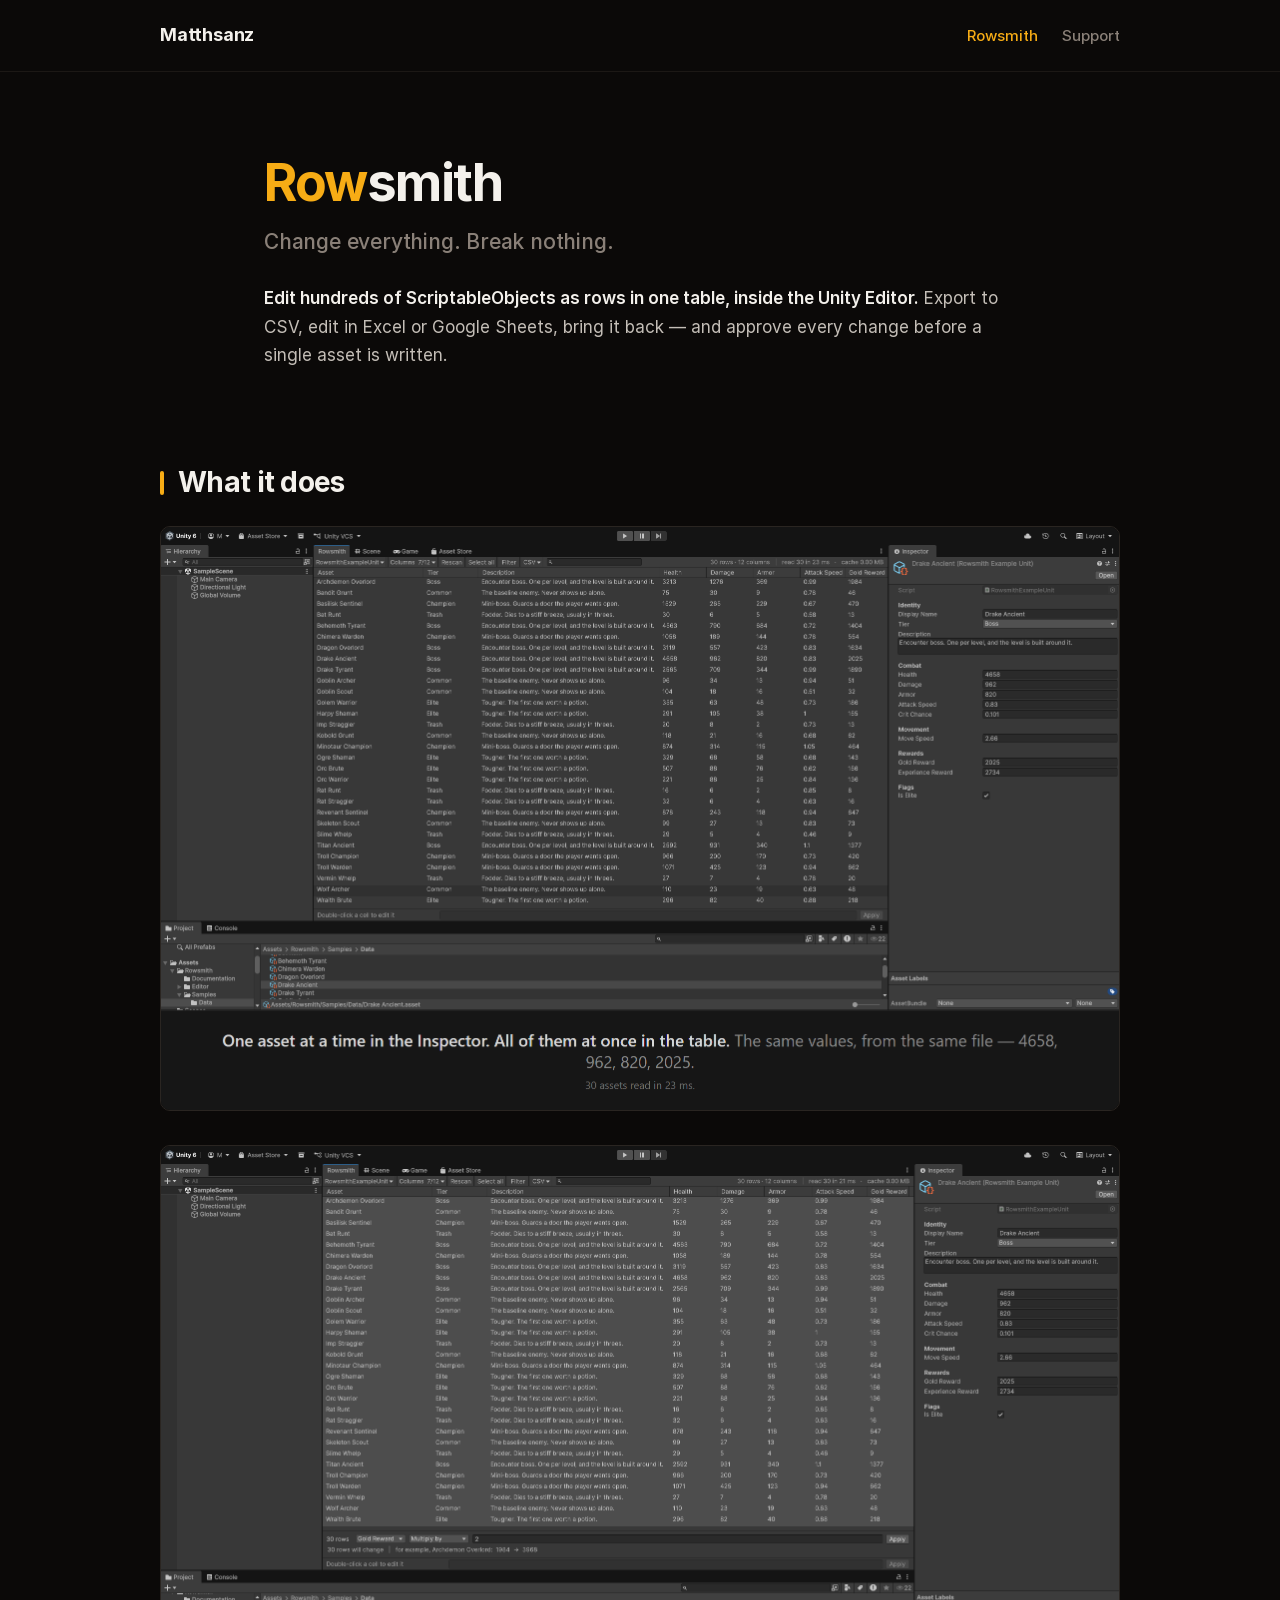
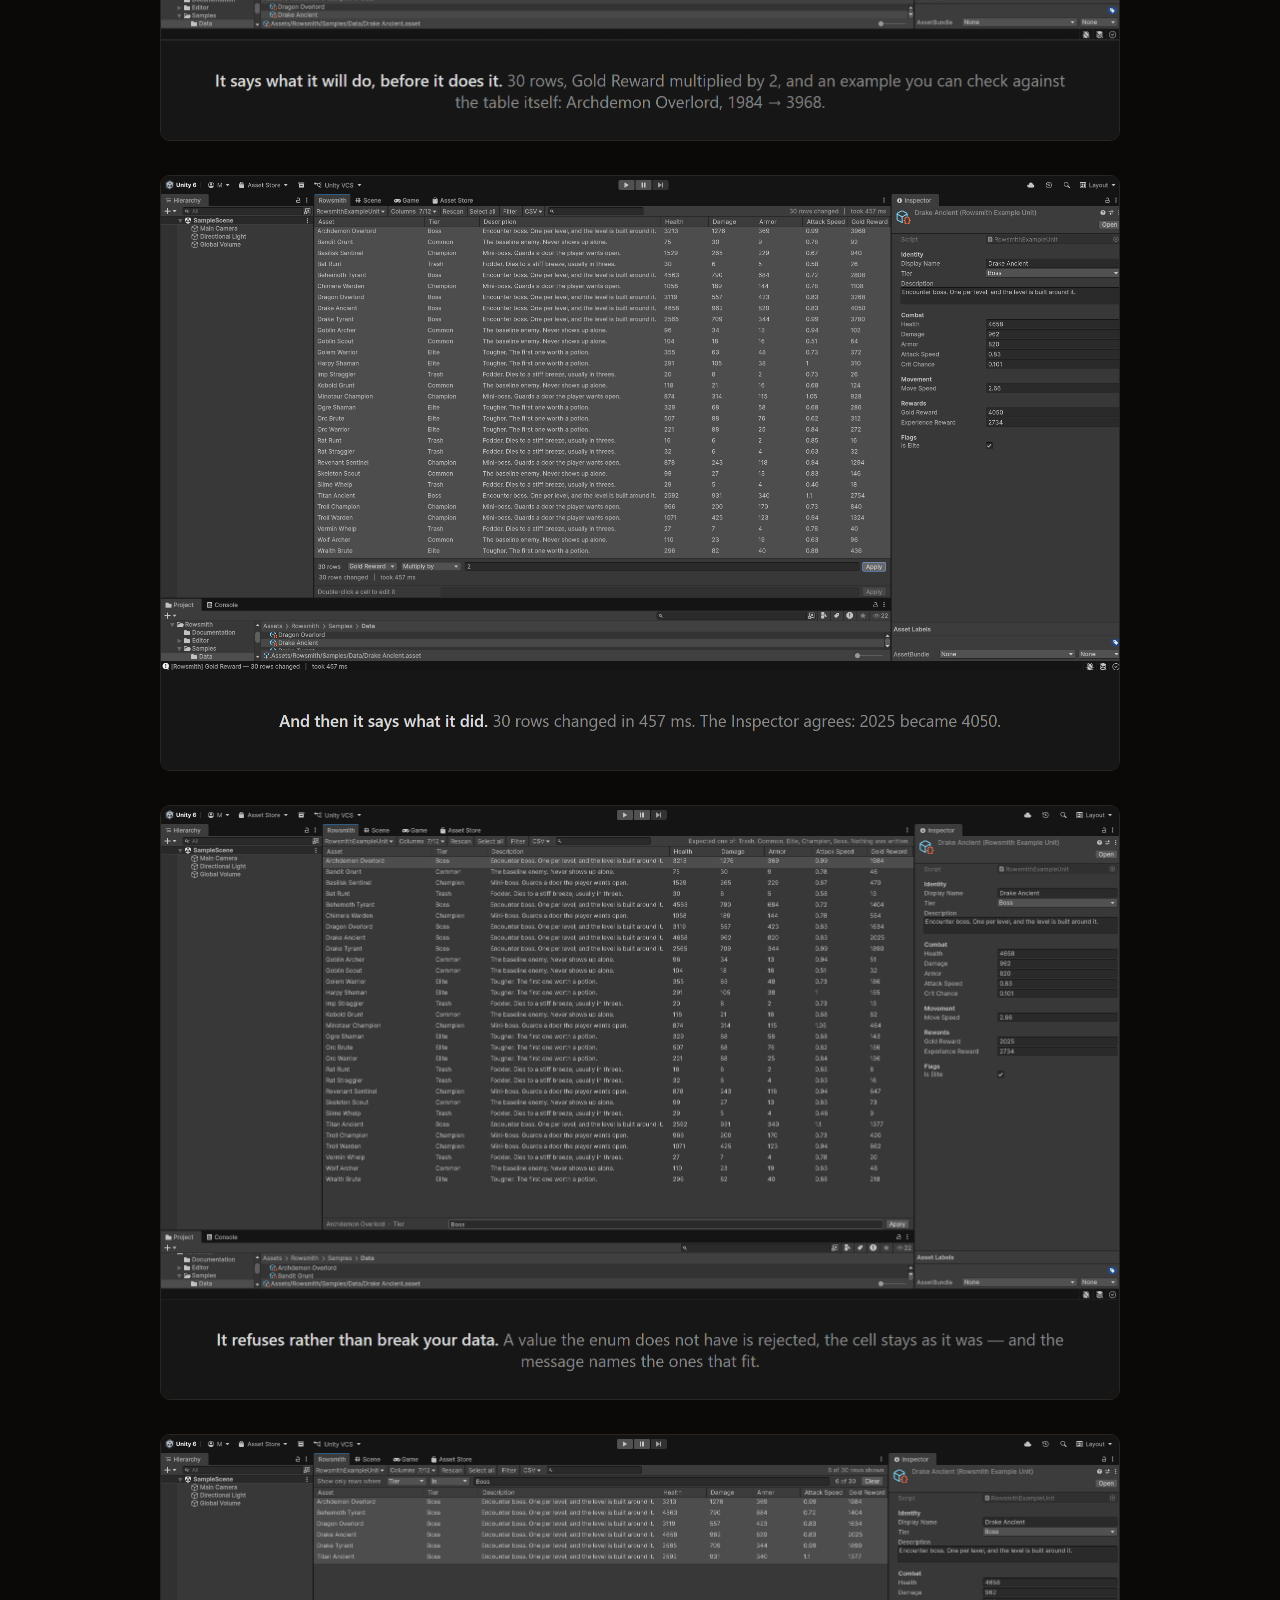
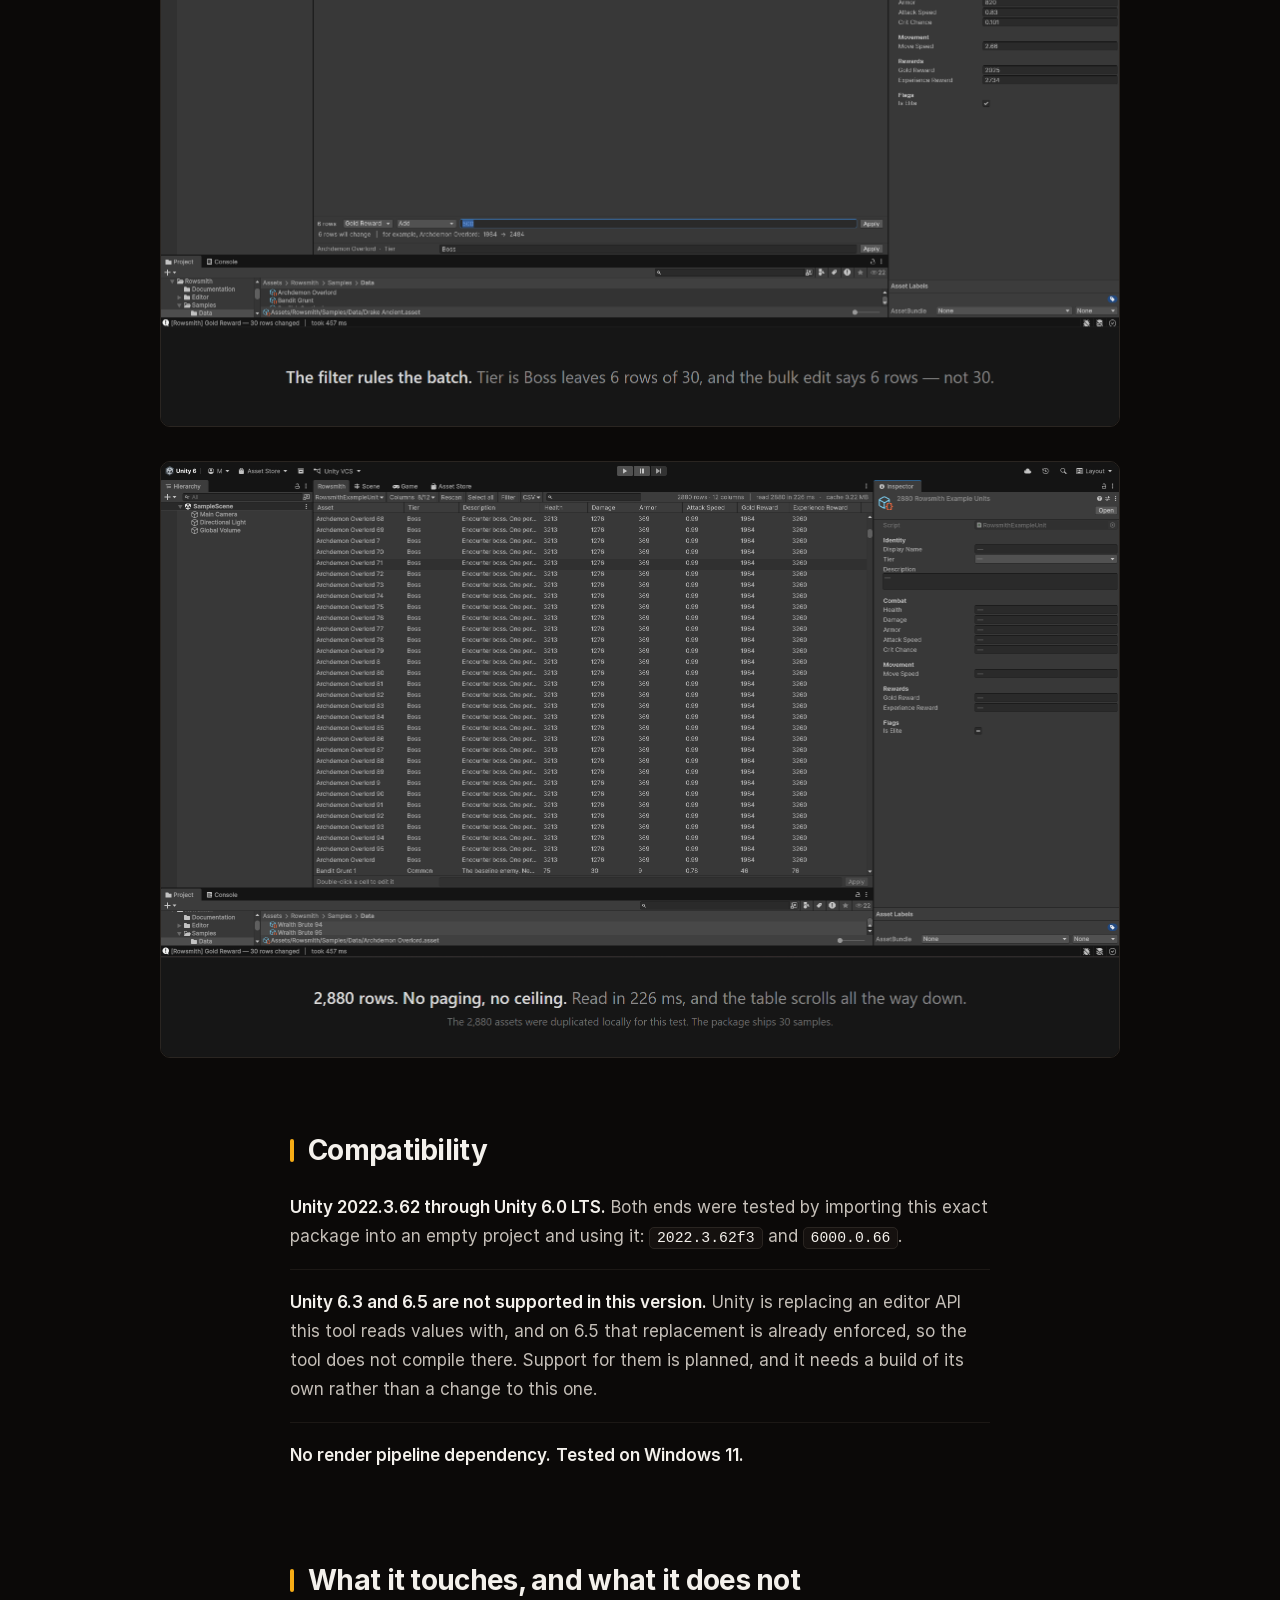
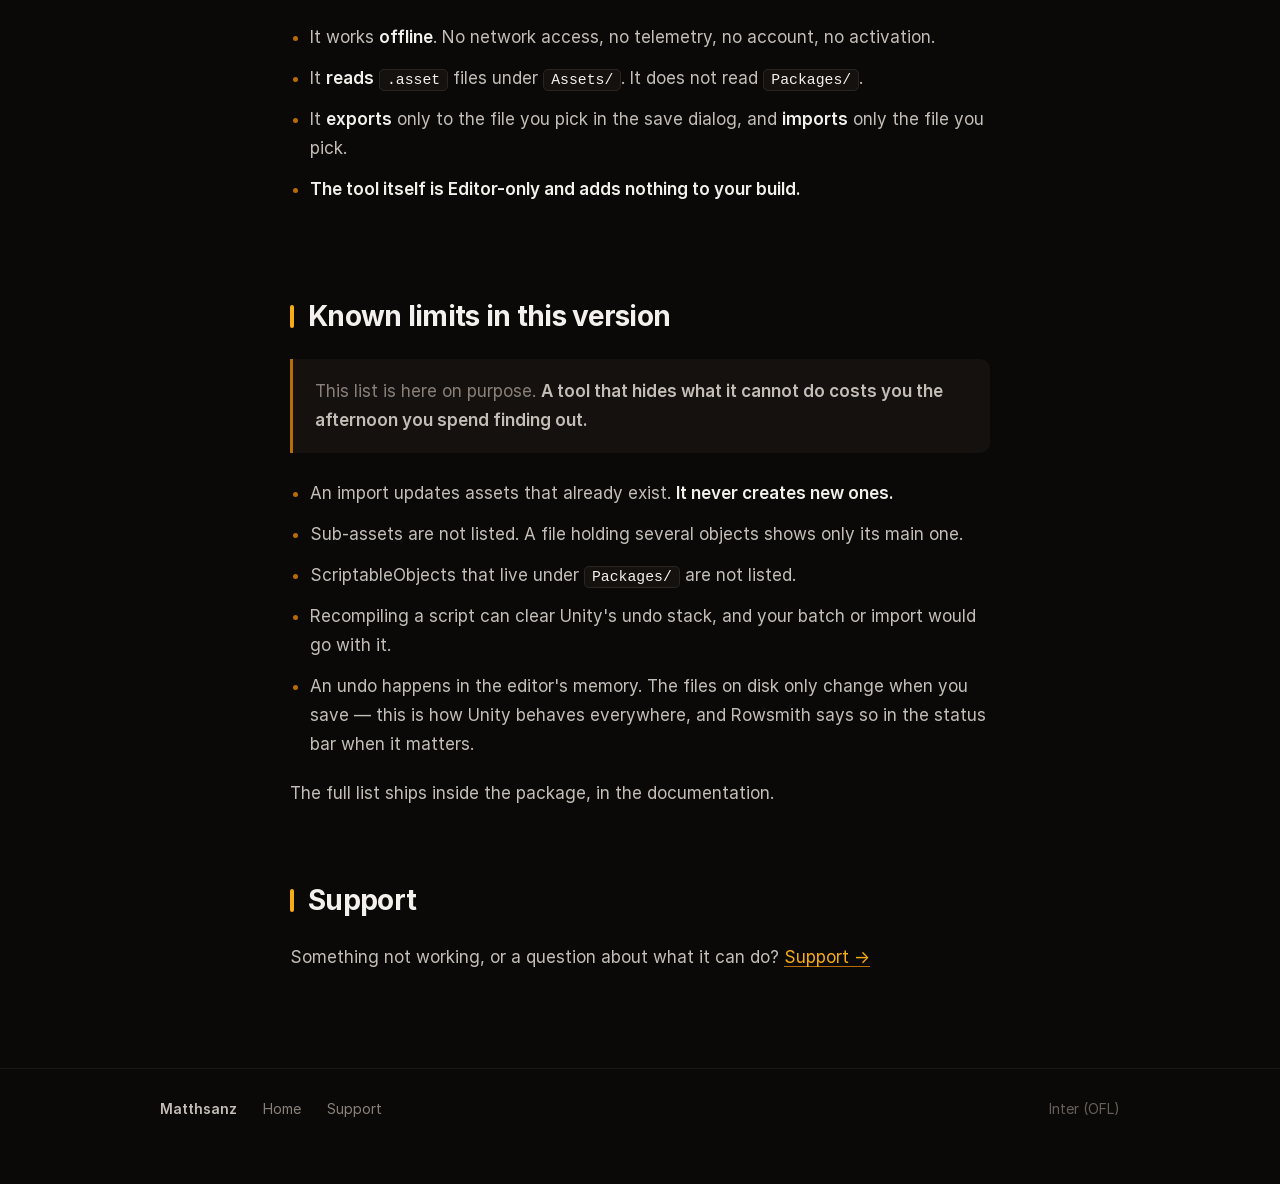
==== rowsmith/index.html @ 7ef98a09 "Add files via upload" ====
<!doctype html>
<html lang="en">
<head>
<meta charset="utf-8">
<meta name="viewport" content="width=device-width, initial-scale=1">
<title>Rowsmith — Matthsanz</title>
<meta name="description" content="Edit hundreds of ScriptableObjects as rows in one table, inside the Unity Editor. Export to CSV, edit in Excel, bring it back — and approve every change before a single asset is written.">

<!-- What Discord, Slack, Twitter and every link preview show. These URLs
     must be absolute: a link preview has no page to resolve them against. -->
<meta property="og:type" content="website">
<meta property="og:url" content="https://matthsanz.github.io/rowsmith/">
<meta property="og:title" content="Rowsmith — Matthsanz">
<meta property="og:description" content="Edit hundreds of ScriptableObjects as rows in one table, inside the Unity Editor. Approve every change before a single asset is written.">
<meta property="og:image" content="https://matthsanz.github.io/assets/og.png">
<meta property="og:image:width" content="1200">
<meta property="og:image:height" content="630">
<meta name="twitter:card" content="summary_large_image">
<link rel="icon" href="../assets/marca.png">
<link rel="stylesheet" href="../style.css">
</head>
<body>

<header class="top">
  <div class="bar">
    <a class="mark" href="../">Matthsanz</a>
    <nav>
      <a href="./" class="here">Rowsmith</a>
      <a href="../support/">Support</a>
    </nav>
  </div>
</header>

<main>

  <div class="hero prose">
    <h1><span class="row">Row</span>smith</h1>
    <p class="lede">Change everything. Break nothing.</p>
    <p>
      <strong>Edit hundreds of ScriptableObjects as rows in one table, inside the Unity
      Editor.</strong> Export to CSV, edit in Excel or Google Sheets, bring it back — and approve
      every change before a single asset is written.
    </p>
  </div>

  <!-- Captions are baked into these images (built in the store-artwork pass);
       the alt text carries the same words for screen readers and search. -->
  <section class="block">
    <h2>What it does</h2>

    <figure><img src="../assets/01-tabela.png"
      alt="One asset at a time in the Inspector. All of them at once in the table. The same values, from the same file — 4658, 962, 820, 2025. 30 assets read in 23 ms."></figure>

    <figure><img src="../assets/02-lote.png"
      alt="It says what it will do, before it does it. 30 rows, Gold Reward multiplied by 2, and an example you can check against the table itself: Archdemon Overlord, 1984 to 3968."></figure>

    <figure><img src="../assets/03-relatorio.png"
      alt="And then it says what it did. 30 rows changed in 457 ms. The Inspector agrees: 2025 became 4050."></figure>

    <figure><img src="../assets/04-recusa.png"
      alt="It refuses rather than break your data. A value the enum does not have is rejected, the cell stays as it was — and the message names the ones that fit."></figure>

    <figure><img src="../assets/05-filtro.png"
      alt="The filter rules the batch. Tier is Boss leaves 6 rows of 30, and the bulk edit says 6 rows — not 30."></figure>

    <figure><img src="../assets/06-escala.png"
      alt="2,880 rows. No paging, no ceiling. Read in 226 ms, and the table scrolls all the way down. The 2,880 assets were duplicated locally for this test. The package ships 30 samples."></figure>
  </section>

  <section class="prose">
    <h2>Compatibility</h2>
    <ul class="rows">
      <li>
        <b>Unity 2022.3.62 through Unity 6.0 LTS.</b> Both ends were tested by importing this exact
        package into an empty project and using it: <code>2022.3.62f3</code> and
        <code>6000.0.66</code>.
      </li>
      <li>
        <b>Unity 6.3 and 6.5 are not supported in this version.</b> Unity is replacing an editor API
        this tool reads values with, and on 6.5 that replacement is already enforced, so the tool
        does not compile there. Support for them is planned, and it needs a build of its own rather
        than a change to this one.
      </li>
      <li><b>No render pipeline dependency.</b> <b>Tested on Windows 11.</b></li>
    </ul>
  </section>

  <section class="prose">
    <h2>What it touches, and what it does not</h2>
    <ul>
      <li>It works <strong>offline</strong>. No network access, no telemetry, no account, no activation.</li>
      <li>It <strong>reads</strong> <code>.asset</code> files under <code>Assets/</code>. It does not read <code>Packages/</code>.</li>
      <li>It <strong>exports</strong> only to the file you pick in the save dialog, and <strong>imports</strong> only the file you pick.</li>
      <li><strong>The tool itself is Editor-only and adds nothing to your build.</strong></li>
    </ul>
  </section>

  <section class="prose">
    <h2 id="known-limits">Known limits in this version</h2>

    <div class="note">
      <p>
        This list is here on purpose. <strong>A tool that hides what it cannot do costs you the
        afternoon you spend finding out.</strong>
      </p>
    </div>

    <ul>
      <li>An import updates assets that already exist. <strong>It never creates new ones.</strong></li>
      <li>Sub-assets are not listed. A file holding several objects shows only its main one.</li>
      <li>ScriptableObjects that live under <code>Packages/</code> are not listed.</li>
      <li>Recompiling a script can clear Unity's undo stack, and your batch or import would go with it.</li>
      <li>
        An undo happens in the editor's memory. The files on disk only change when you save — this
        is how Unity behaves everywhere, and Rowsmith says so in the status bar when it matters.
      </li>
    </ul>

    <p>The full list ships inside the package, in the documentation.</p>
  </section>

  <section class="prose">
    <h2>Support</h2>
    <p>
      Something not working, or a question about what it can do?
      <a href="../support/">Support →</a>
    </p>
  </section>

</main>

<footer>
  <div class="bar">
    <span class="who">Matthsanz</span>
    <a href="../">Home</a>
    <a href="../support/">Support</a>
    <a class="lic" href="../assets/fontes/Inter-LICENSE-OFL.txt"
       target="_blank" rel="noopener"
       aria-label="Inter typeface licence, SIL Open Font License — opens in a new tab">Inter (OFL)</a>
  </div>
</footer>

</body>
</html>
---- style.css ----
/* matthsanz.github.io — one stylesheet for all three pages.
   Self-hosted font, no CDN, no third-party script, no analytics.
   Colours come from a fixed two-scale palette (warm neutrals + amber). */

@font-face { font-family: Inter; font-weight: 400; font-display: swap;
             src: url("assets/fontes/Inter-Regular.woff2") format("woff2"); }
@font-face { font-family: Inter; font-weight: 500; font-display: swap;
             src: url("assets/fontes/Inter-Medium.woff2") format("woff2"); }
@font-face { font-family: Inter; font-weight: 600; font-display: swap;
             src: url("assets/fontes/Inter-SemiBold.woff2") format("woff2"); }
@font-face { font-family: Inter; font-weight: 700; font-display: swap;
             src: url("assets/fontes/Inter-Bold.woff2") format("woff2"); }

:root {
  --bg:      #0B0908;
  --raised:  #15110F;
  --line:    #2A2521;
  --line-lo: #1C1815;
  --muted:   #8A8078;
  --text:    #C4BEB7;
  --strong:  #F4F1EC;
  --accent:  #F7AC15;
  --accent-lo:#B76C06;

  /* type scale, ratio ~1.4 — the missing middle steps are the point */
  --t-sm: 14px;
  --t-body: 17px;
  --t-lede: 21px;
  --t-h2: 28px;
  --t-h1: 52px;

  /* two widths, on purpose: prose stays readable, blocks breathe wider */
  --prose: 700px;
  --block: 960px;
}

*, *::before, *::after { box-sizing: border-box; }
html { -webkit-text-size-adjust: 100%; scroll-behavior: smooth; }

body {
  margin: 0; background: var(--bg); color: var(--text);
  font-family: Inter, "Segoe UI", system-ui, sans-serif;
  font-size: var(--t-body); line-height: 1.7;
  -webkit-font-smoothing: antialiased;
}

.prose, .block {
  width: 100%; margin-left: auto; margin-right: auto; padding-left: 26px; padding-right: 26px;
}
.prose { max-width: calc(var(--prose) + 52px); }
.block { max-width: calc(var(--block) + 52px); }

/* ---------------- header ---------------- */

header.top { border-bottom: 1px solid var(--line-lo); }
header.top .bar {
  max-width: calc(var(--block) + 52px); margin: 0 auto; padding: 20px 26px;
  display: flex; align-items: baseline; gap: 16px; flex-wrap: wrap;
}
header.top .mark {
  color: var(--strong); text-decoration: none;
  font-weight: 700; font-size: 18px; letter-spacing: -.2px;
}
header.top .mark:hover { color: var(--strong); }
header.top nav { margin-left: auto; display: flex; gap: 24px; }
header.top nav a {
  color: var(--muted); text-decoration: none; font-size: 15px; font-weight: 500;
}
header.top nav a:hover { color: var(--strong); }
header.top nav a.here { color: var(--accent); }

/* ---------------- hero ---------------- */

/* A heading that is read but not seen. Used on the home page, where the header
   already carries the name and printing it again was pure repetition. */
.offscreen {
  position: absolute; width: 1px; height: 1px; overflow: hidden;
  clip: rect(0 0 0 0); clip-path: inset(50%); white-space: nowrap;
}

/* The home has no hero, so its first block carries the top space itself.
   84px matches .hero on the other pages, so all three start at the same height. */
section.first { padding-top: 84px; }

.hero { padding: 84px 0 20px; }
h1 {
  font-size: clamp(38px, 6.4vw, var(--t-h1)); font-weight: 700; letter-spacing: -1.5px;
  line-height: 1.05; color: var(--strong); margin: 0 0 16px;
}
h1 .row { color: var(--accent); }
.lede {
  font-size: clamp(18px, 2.4vw, var(--t-lede)); line-height: 1.5;
  color: var(--muted); font-weight: 500; margin: 0; letter-spacing: -.2px;
}
.hero .lede + p { margin-top: 26px; }

/* ---------------- sections ---------------- */

section { padding-top: 76px; }

h2 {
  font-size: var(--t-h2); font-weight: 700; letter-spacing: -.7px; line-height: 1.2;
  color: var(--strong); margin: 0 0 26px; position: relative; padding-left: 18px;
}
h2::before {
  content: ""; position: absolute; left: 0; top: .18em; bottom: .18em;
  width: 4px; border-radius: 2px; background: var(--accent);
}

h3 { font-size: 19px; font-weight: 600; color: var(--strong); margin: 30px 0 8px; }

p { margin: 0 0 20px; }
p:last-child { margin-bottom: 0; }
strong, b { color: var(--strong); font-weight: 600; }
a { color: var(--accent); text-decoration-color: var(--accent-lo); text-underline-offset: 3px; }
a:hover { color: var(--strong); }

code {
  font-family: "Cascadia Mono", Consolas, ui-monospace, monospace; font-size: .87em;
  background: var(--raised); color: var(--strong);
  padding: 2px 7px; border-radius: 5px; border: 1px solid var(--line);
}

ul { margin: 0 0 20px; padding-left: 20px; }
li { margin-bottom: 12px; }
li::marker { color: var(--accent-lo); }

/* ---------------- the product block, on the home ---------------- */

.product {
  display: block; text-decoration: none; color: inherit;
  background: var(--raised); border: 1px solid var(--line); border-radius: 14px;
  overflow: hidden; transition: border-color .18s ease;
}
.product:hover { border-color: var(--accent-lo); }

/* The screenshot sits at the BOTTOM, cropped to a strip: it is evidence under
   the claim, not a picture the visitor has to interpret before reading one. */
.product { position: relative; }
.product .shot {
  display: block; width: 100%; height: 300px; object-fit: cover; object-position: top;
  border-top: 1px solid var(--line);
}
/* the strip fades out instead of stopping mid-row, so it reads as "there is
   more" rather than "this was cut" */
.product::after {
  content: ""; position: absolute; left: 0; right: 0; bottom: 0; height: 110px;
  background: linear-gradient(180deg, rgba(21,17,15,0), var(--raised) 88%);
  pointer-events: none;
}
.product .body { padding: 34px 34px 30px; }
.product .name {
  font-size: 32px; font-weight: 700; letter-spacing: -.9px; color: var(--strong);
  line-height: 1.1; margin-bottom: 4px;
}
.product .name .row { color: var(--accent); }
.product .kind {
  font-size: var(--t-sm); color: var(--muted); font-weight: 500; letter-spacing: .4px;
  text-transform: uppercase; margin-bottom: 20px;
}
.product p { margin-bottom: 22px; }
.product .go { color: var(--accent); font-weight: 600; }

/* ---------------- two-column facts ---------------- */

.grid {
  display: grid; grid-template-columns: repeat(2, 1fr); gap: 2px;
  background: var(--line-lo); border: 1px solid var(--line-lo); border-radius: 12px;
  overflow: hidden; list-style: none; padding: 0; margin: 0;
}
.grid li { background: var(--bg); padding: 24px 26px; margin: 0; }
.grid li b { display: block; margin-bottom: 4px; font-size: 17px; }
.grid li span { font-size: 16px; color: var(--muted); line-height: 1.55; }

/* ---------------- plain fact rows ---------------- */

.rows { list-style: none; padding: 0; margin: 0; }
.rows li { padding: 18px 0; border-bottom: 1px solid var(--line-lo); margin: 0; }
.rows li:first-child { padding-top: 0; }
.rows li:last-child { border-bottom: none; }

/* ---------------- screenshots ---------------- */

figure { margin: 0 0 34px; }
figure:last-of-type { margin-bottom: 0; }
figure img {
  width: 100%; height: auto; display: block;
  border: 1px solid var(--line); border-radius: 10px; background: #161616;
}

/* ---------------- callout ---------------- */

.note {
  border-left: 3px solid var(--accent-lo); background: var(--raised);
  padding: 18px 22px; border-radius: 0 10px 10px 0; margin: 0 0 26px;
  color: var(--muted);
}
.note strong { color: var(--text); }

.mail {
  font-size: clamp(20px, 3vw, 26px); font-weight: 700; letter-spacing: -.4px;
  color: var(--accent); word-break: break-word; display: inline-block;
  text-decoration: none; border-bottom: 2px solid var(--accent-lo); padding-bottom: 2px;
}
.mail:hover { color: var(--strong); border-bottom-color: var(--strong); }

/* ---------------- footer ---------------- */

footer { margin-top: 96px; border-top: 1px solid var(--line-lo); }
footer .bar {
  max-width: calc(var(--block) + 52px); margin: 0 auto; padding: 28px 26px 64px;
  display: flex; gap: 10px 26px; flex-wrap: wrap; align-items: baseline;
  font-size: var(--t-sm); color: var(--muted);
}
footer a { color: var(--muted); text-decoration: none; }
footer a:hover { color: var(--accent); }
footer .who { color: var(--text); font-weight: 600; }

/* The font credit sits on the far right, away from the navigation links, so it
   reads as a credit rather than as one more page of the site. */
footer .lic { margin-left: auto; opacity: .72; }

/* ---------------- narrow screens ---------------- */

@media (max-width: 700px) {
  :root { --t-body: 16px; --t-h2: 24px; }
  .prose, .block { padding-left: 20px; padding-right: 20px; }
  header.top .bar { padding: 16px 20px; }
  header.top nav { margin-left: 0; width: 100%; gap: 20px; }
  .hero { padding-top: 52px; }
  section { padding-top: 56px; }
  .grid { grid-template-columns: 1fr; }
  .product .body { padding: 24px 22px 26px; }
  .product .name { font-size: 27px; }
  /* the strip is cropped by width here, so a tall one shows almost nothing */
  .product .shot { height: 170px; }
  .product::after { height: 70px; }
  footer .bar { padding: 24px 20px 52px; }
}
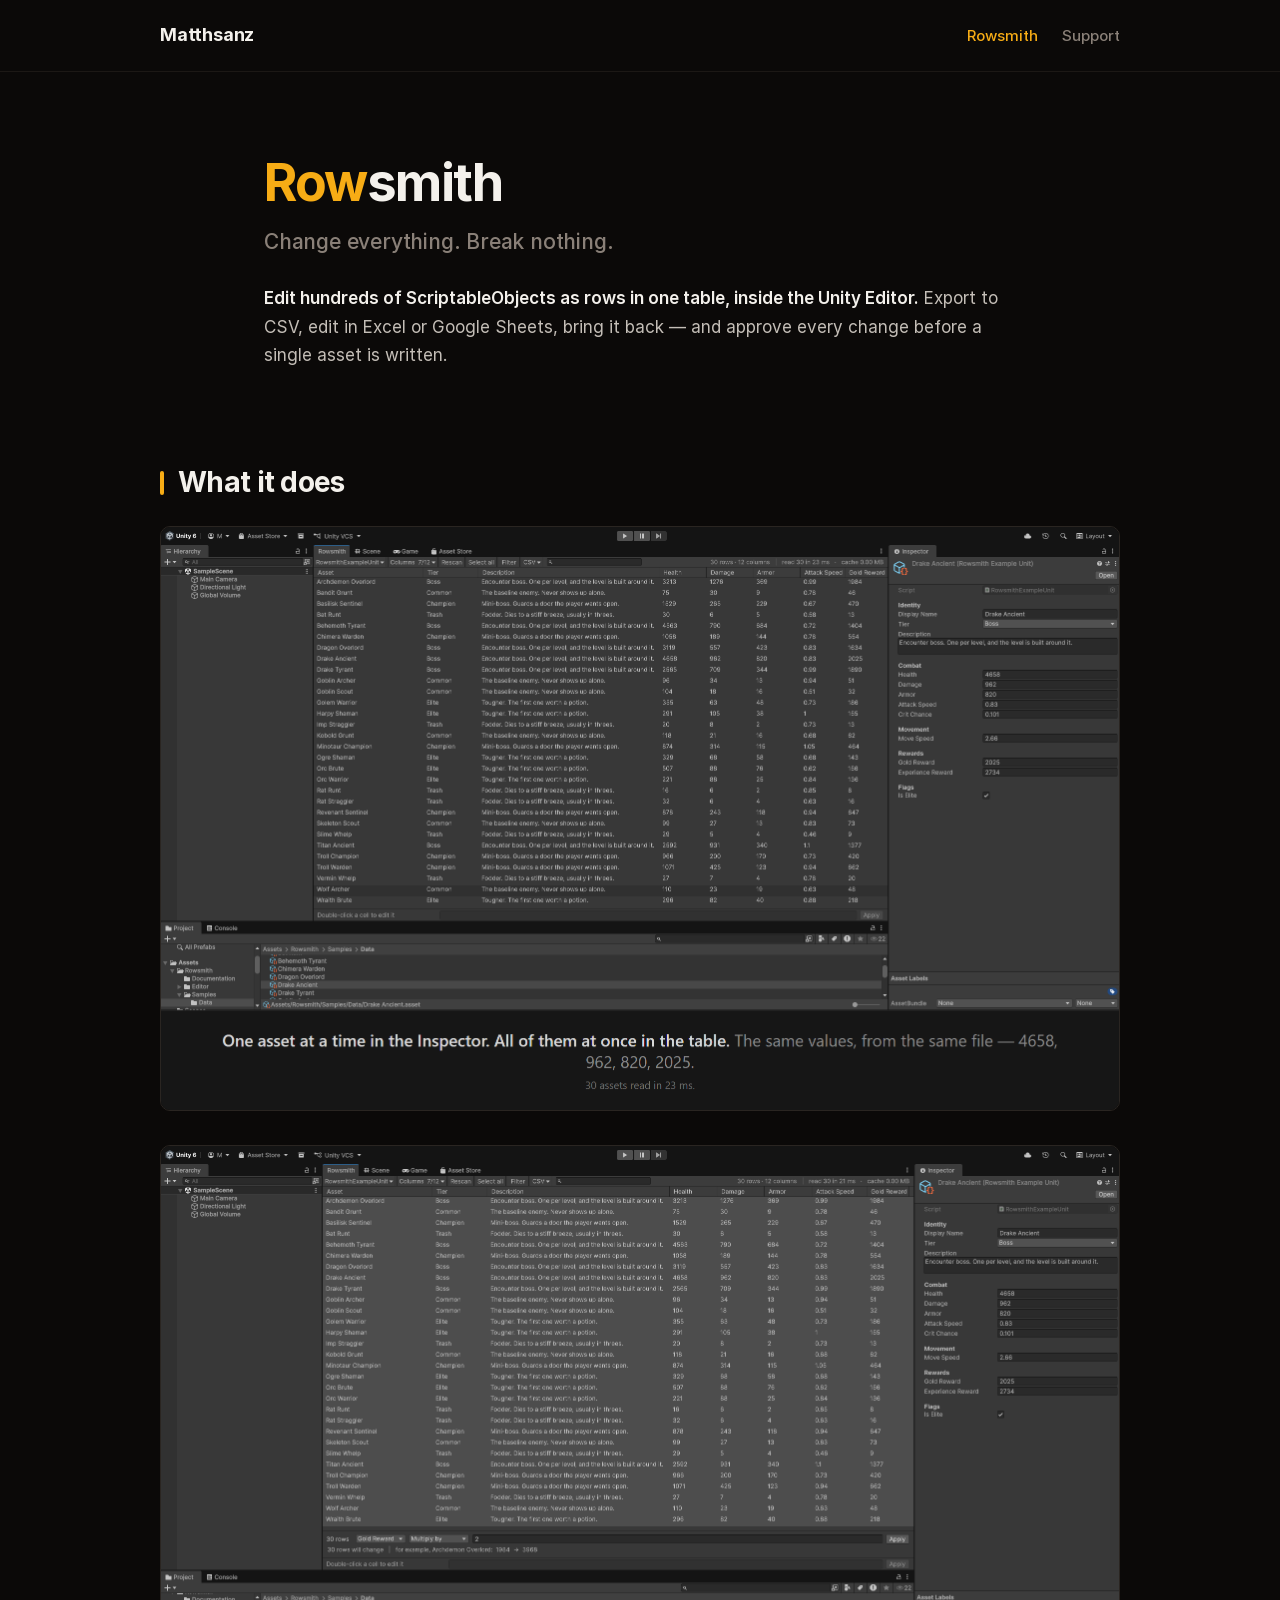
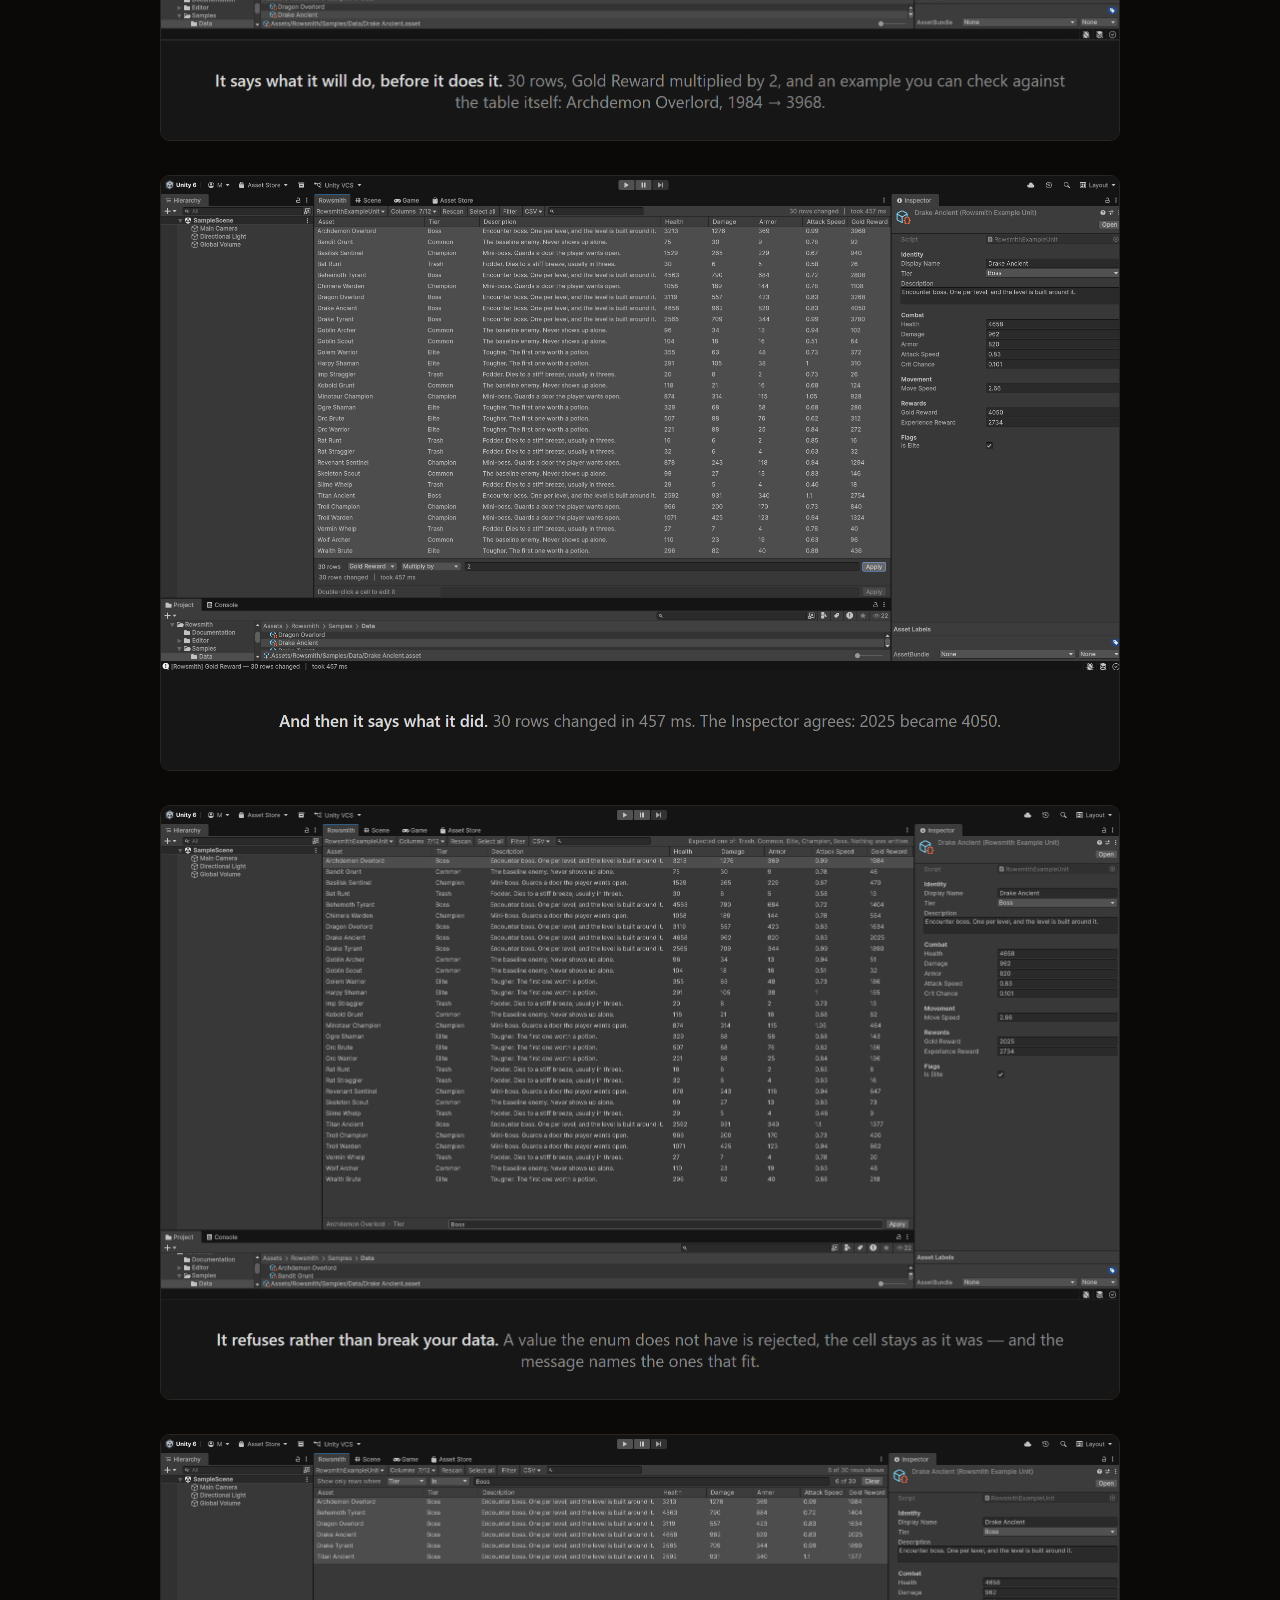
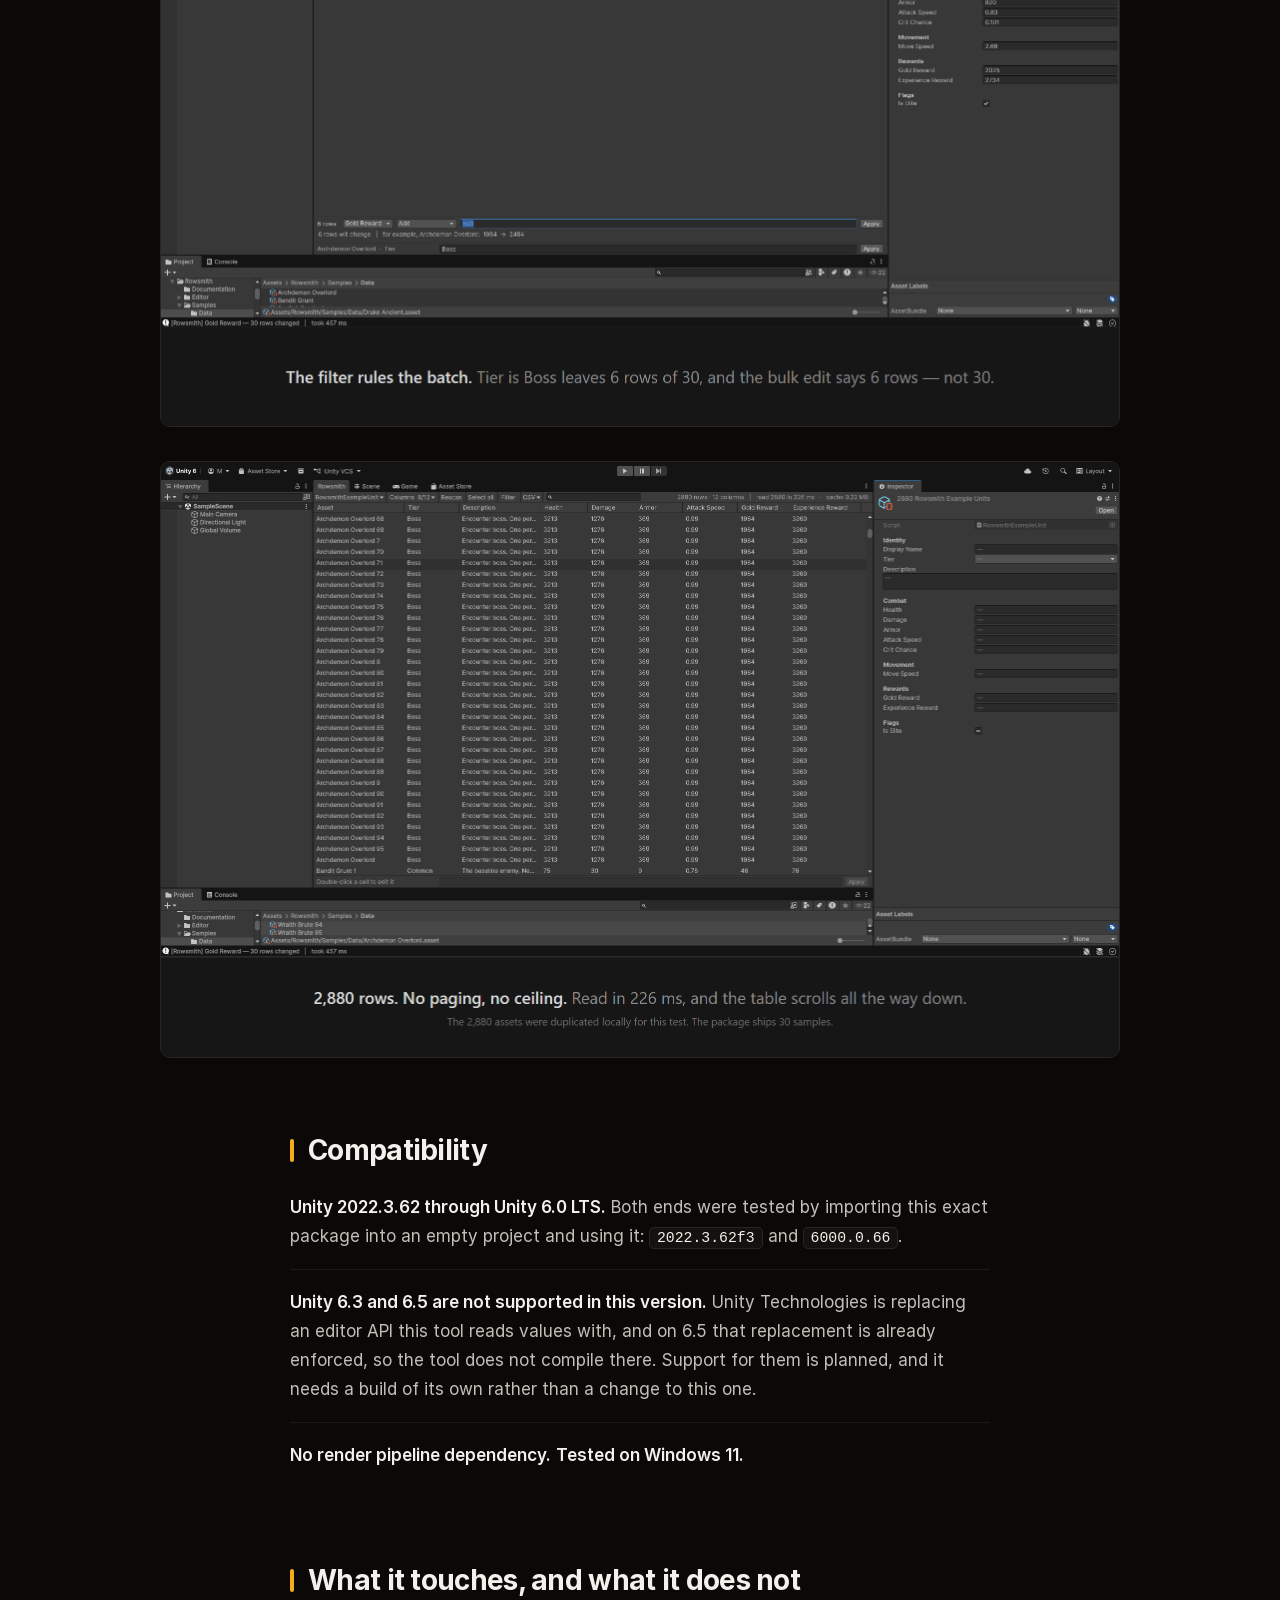
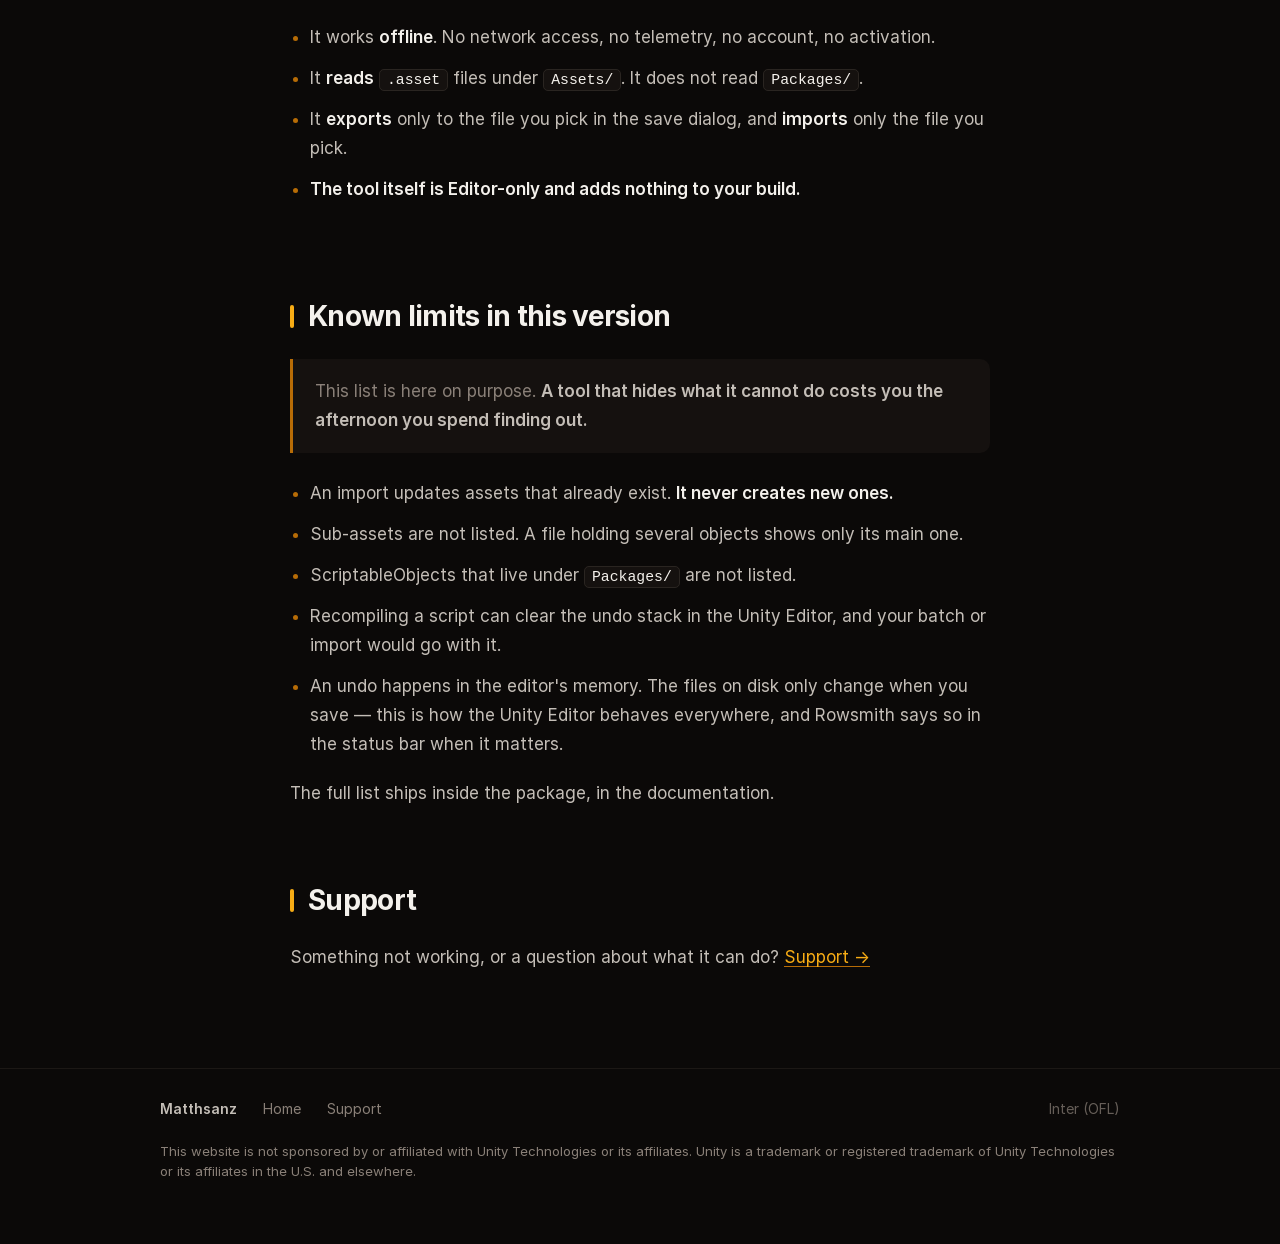
==== commit d7ee40b8: "Add files via upload" ====
--- a/rowsmith/index.html
+++ b/rowsmith/index.html
@@ -76,7 +76,7 @@
         <code>6000.0.66</code>.
       </li>
       <li>
-        <b>Unity 6.3 and 6.5 are not supported in this version.</b> Unity is replacing an editor API
+        <b>Unity 6.3 and 6.5 are not supported in this version.</b> Unity Technologies is replacing an editor API
         this tool reads values with, and on 6.5 that replacement is already enforced, so the tool
         does not compile there. Support for them is planned, and it needs a build of its own rather
         than a change to this one.
@@ -109,10 +109,10 @@
       <li>An import updates assets that already exist. <strong>It never creates new ones.</strong></li>
       <li>Sub-assets are not listed. A file holding several objects shows only its main one.</li>
       <li>ScriptableObjects that live under <code>Packages/</code> are not listed.</li>
-      <li>Recompiling a script can clear Unity's undo stack, and your batch or import would go with it.</li>
+      <li>Recompiling a script can clear the undo stack in the Unity Editor, and your batch or import would go with it.</li>
       <li>
         An undo happens in the editor's memory. The files on disk only change when you save — this
-        is how Unity behaves everywhere, and Rowsmith says so in the status bar when it matters.
+        is how the Unity Editor behaves everywhere, and Rowsmith says so in the status bar when it matters.
       </li>
     </ul>
 
@@ -137,6 +137,11 @@
     <a class="lic" href="../assets/fontes/Inter-LICENSE-OFL.txt"
        target="_blank" rel="noopener"
        aria-label="Inter typeface licence, SIL Open Font License — opens in a new tab">Inter (OFL)</a>
+    <!-- Trademark notice. The "Guidelines for Using Unity Trademarks" (v. 4.2) require
+         it on any published material that features Unity trademarks, and they give the
+         wording; this is that wording, filled in. It sits on its own line under the
+         links because it is a legal note, not navigation. -->
+    <p class="tm">This website is not sponsored by or affiliated with Unity Technologies or its affiliates. Unity is a trademark or registered trademark of Unity Technologies or its affiliates in the U.S. and elsewhere.</p>
   </div>
 </footer>
 
--- a/style.css
+++ b/style.css
@@ -219,6 +219,11 @@
 /* The font credit sits on the far right, away from the navigation links, so it
    reads as a credit rather than as one more page of the site. */
 footer .lic { margin-left: auto; opacity: .72; }
+
+/* The trademark notice required by Unity's trademark guidelines. Full width so it
+   wraps onto its own line inside the flex bar, and no extra opacity: it is small
+   and muted already, and dimming it further would drop it under 3:1 contrast. */
+footer .tm { width: 100%; margin: 10px 0 0; font-size: 13px; line-height: 1.55; }
 
 /* ---------------- narrow screens ---------------- */
 
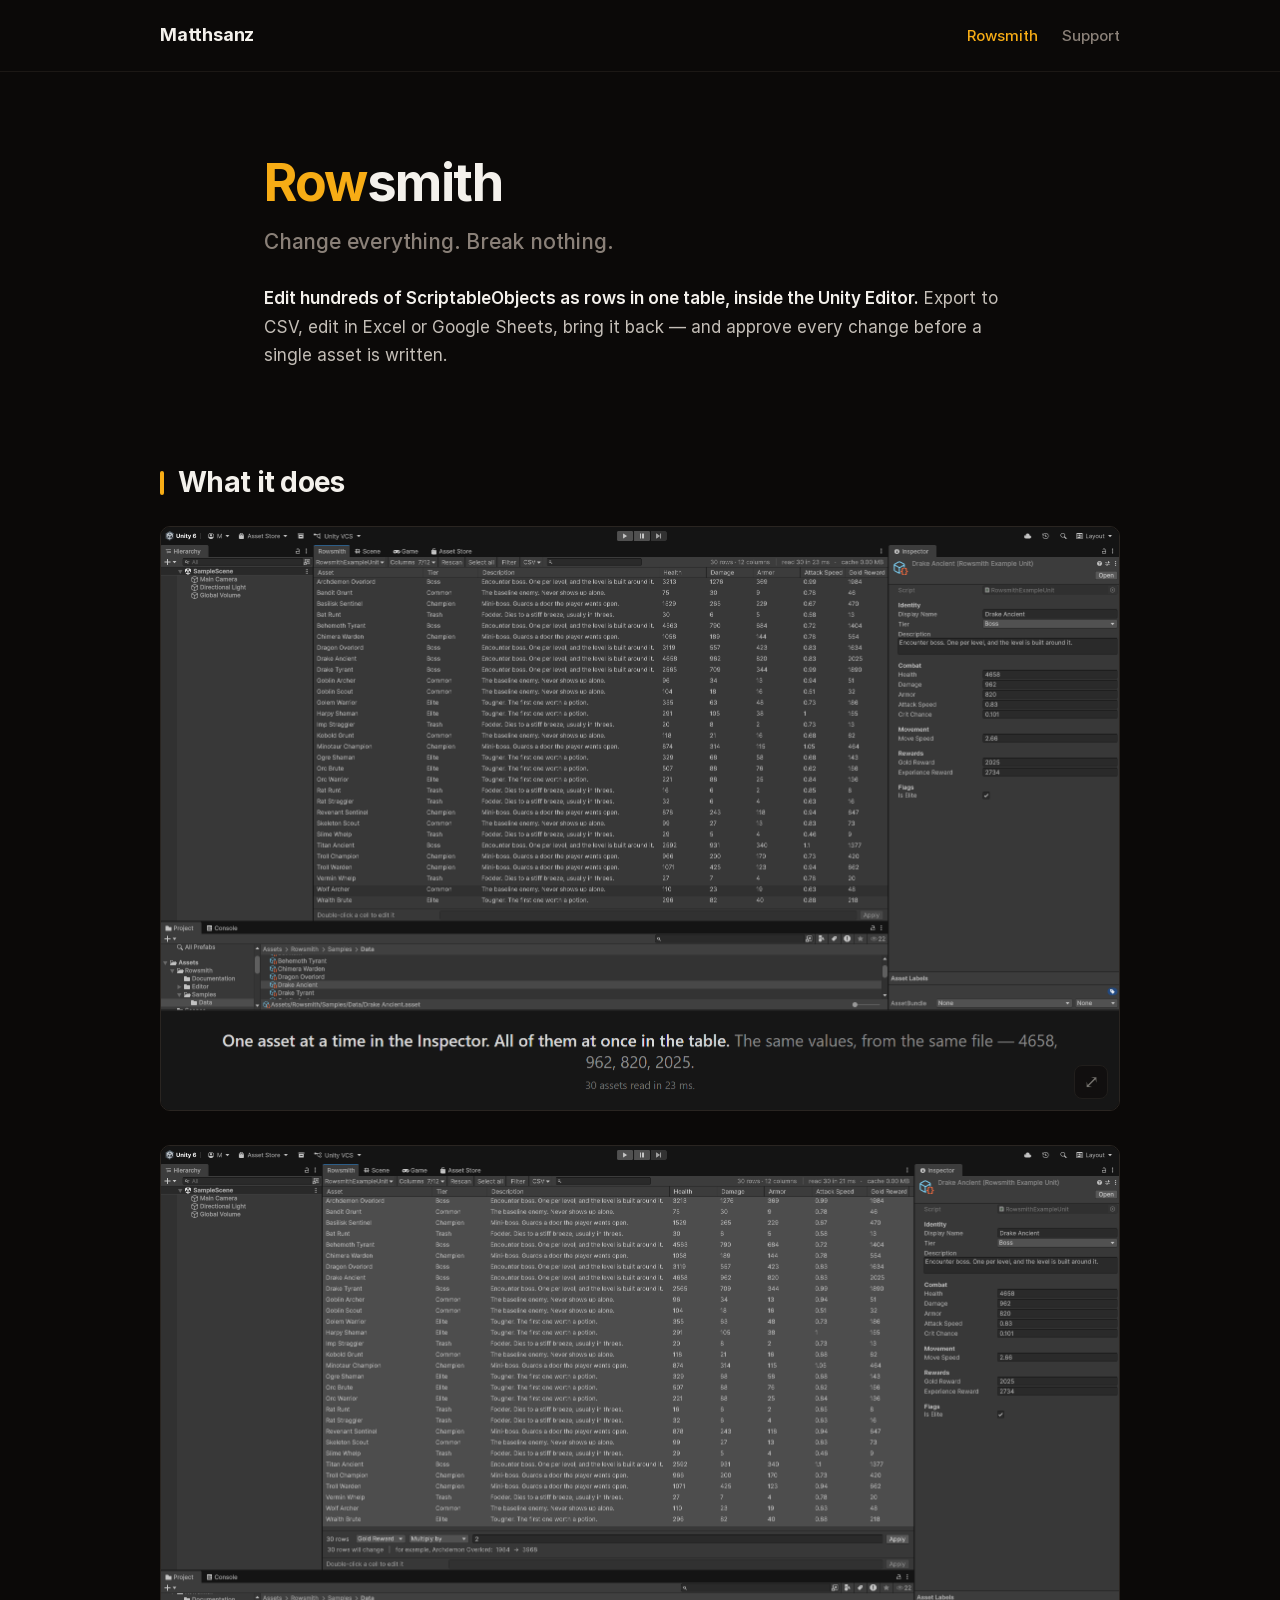
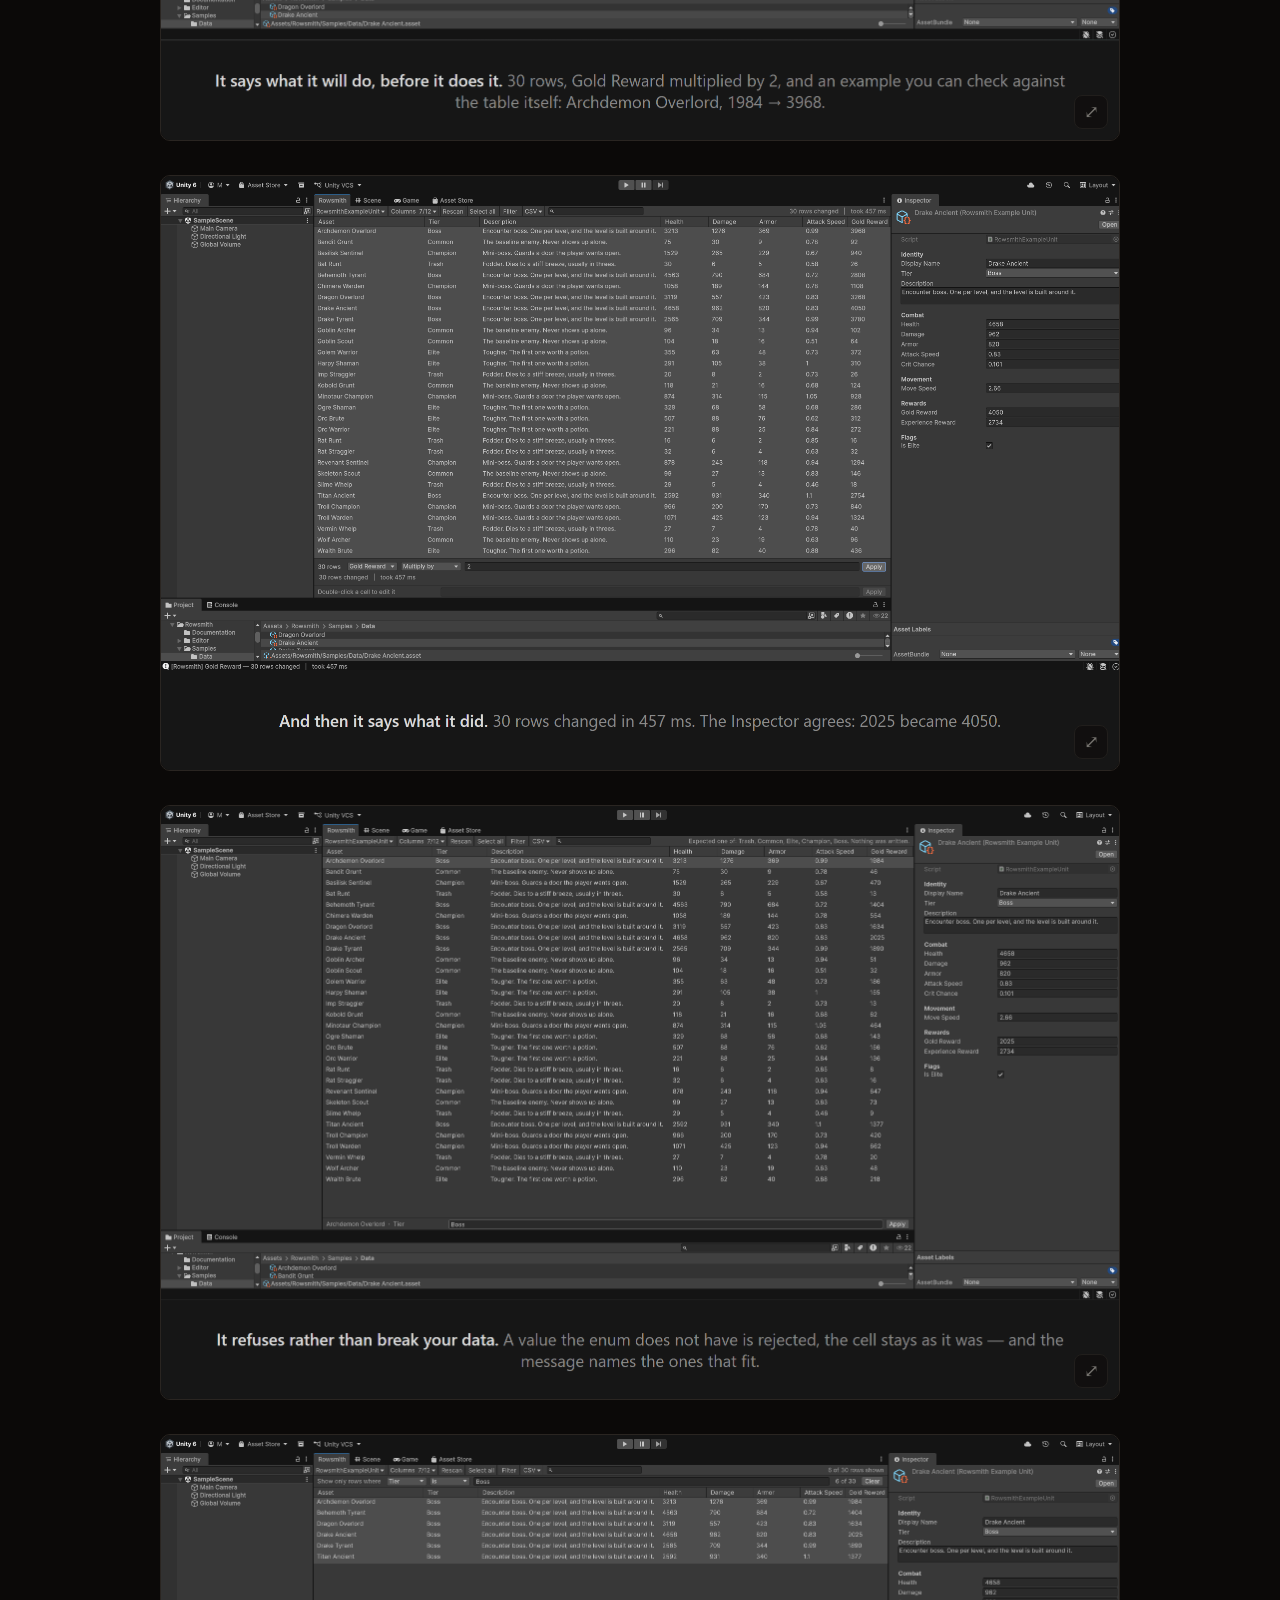
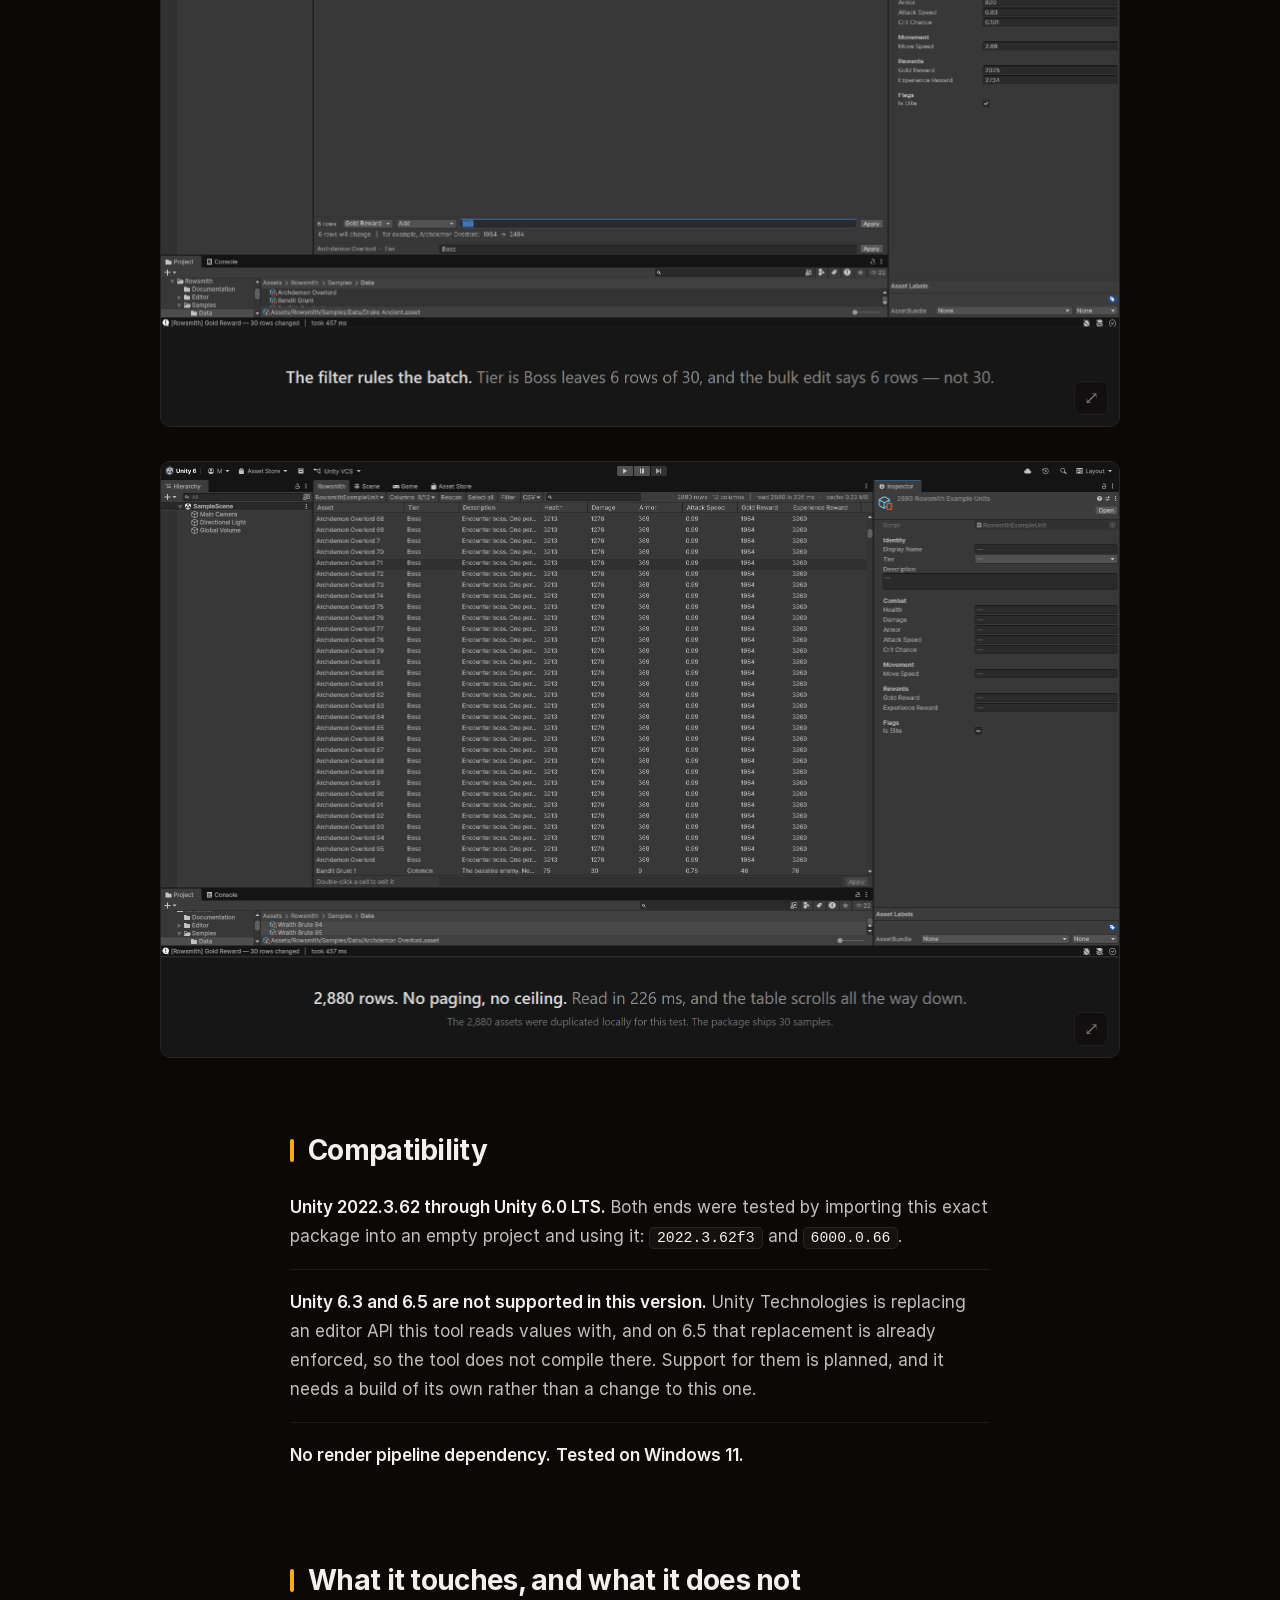
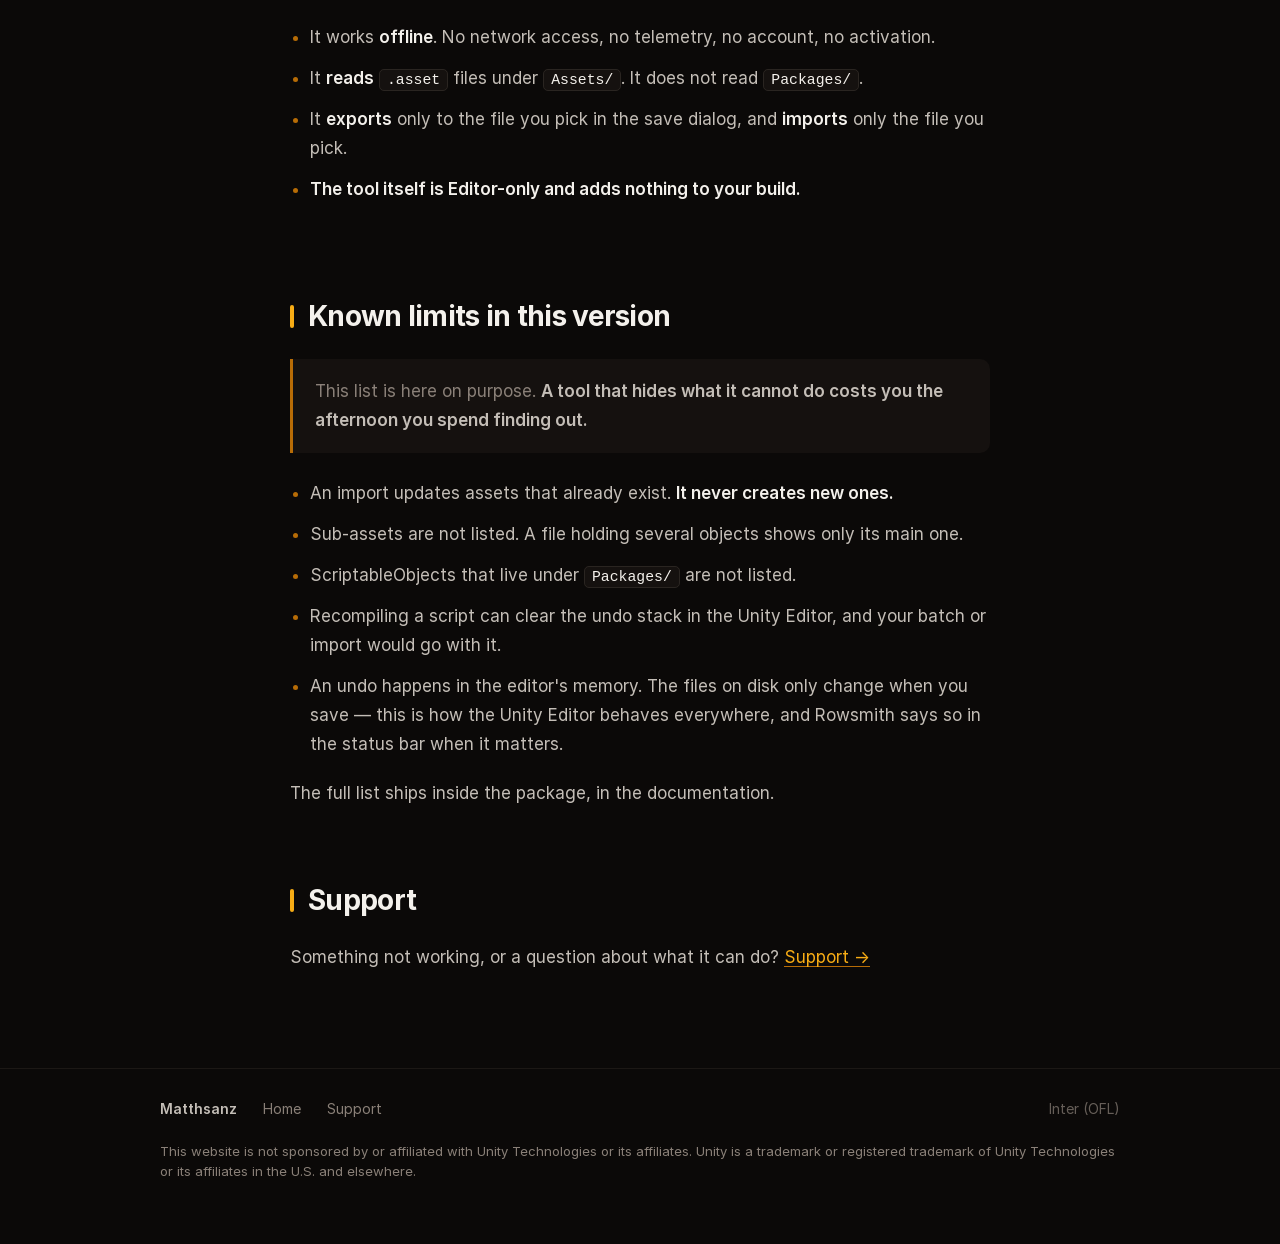
==== commit a7af717d: "Add files via upload" ====
--- a/rowsmith/index.html
+++ b/rowsmith/index.html
@@ -48,23 +48,23 @@
   <section class="block">
     <h2>What it does</h2>
 
-    <figure><img src="../assets/01-tabela.png"
-      alt="One asset at a time in the Inspector. All of them at once in the table. The same values, from the same file — 4658, 962, 820, 2025. 30 assets read in 23 ms."></figure>
+    <figure><a class="zoom" href="../assets/01-tabela.png" target="_blank" rel="noopener"><img src="../assets/01-tabela.png"
+      alt="One asset at a time in the Inspector. All of them at once in the table. The same values, from the same file — 4658, 962, 820, 2025. 30 assets read in 23 ms."></a></figure>
 
-    <figure><img src="../assets/02-lote.png"
-      alt="It says what it will do, before it does it. 30 rows, Gold Reward multiplied by 2, and an example you can check against the table itself: Archdemon Overlord, 1984 to 3968."></figure>
+    <figure><a class="zoom" href="../assets/02-lote.png" target="_blank" rel="noopener"><img src="../assets/02-lote.png"
+      alt="It says what it will do, before it does it. 30 rows, Gold Reward multiplied by 2, and an example you can check against the table itself: Archdemon Overlord, 1984 to 3968."></a></figure>
 
-    <figure><img src="../assets/03-relatorio.png"
-      alt="And then it says what it did. 30 rows changed in 457 ms. The Inspector agrees: 2025 became 4050."></figure>
+    <figure><a class="zoom" href="../assets/03-relatorio.png" target="_blank" rel="noopener"><img src="../assets/03-relatorio.png"
+      alt="And then it says what it did. 30 rows changed in 457 ms. The Inspector agrees: 2025 became 4050."></a></figure>
 
-    <figure><img src="../assets/04-recusa.png"
-      alt="It refuses rather than break your data. A value the enum does not have is rejected, the cell stays as it was — and the message names the ones that fit."></figure>
+    <figure><a class="zoom" href="../assets/04-recusa.png" target="_blank" rel="noopener"><img src="../assets/04-recusa.png"
+      alt="It refuses rather than break your data. A value the enum does not have is rejected, the cell stays as it was — and the message names the ones that fit."></a></figure>
 
-    <figure><img src="../assets/05-filtro.png"
-      alt="The filter rules the batch. Tier is Boss leaves 6 rows of 30, and the bulk edit says 6 rows — not 30."></figure>
+    <figure><a class="zoom" href="../assets/05-filtro.png" target="_blank" rel="noopener"><img src="../assets/05-filtro.png"
+      alt="The filter rules the batch. Tier is Boss leaves 6 rows of 30, and the bulk edit says 6 rows — not 30."></a></figure>
 
-    <figure><img src="../assets/06-escala.png"
-      alt="2,880 rows. No paging, no ceiling. Read in 226 ms, and the table scrolls all the way down. The 2,880 assets were duplicated locally for this test. The package ships 30 samples."></figure>
+    <figure><a class="zoom" href="../assets/06-escala.png" target="_blank" rel="noopener"><img src="../assets/06-escala.png"
+      alt="2,880 rows. No paging, no ceiling. Read in 226 ms, and the table scrolls all the way down. The 2,880 assets were duplicated locally for this test. The package ships 30 samples."></a></figure>
   </section>
 
   <section class="prose">
@@ -145,5 +145,39 @@
   </div>
 </footer>
 
+<!-- The screenshot overlay. It upgrades the links written above; it never replaces them.
+     If this script does not run, every <a class="zoom"> still opens the full image. -->
+<dialog class="lb" id="lb">
+  <img alt="">
+  <button type="button" class="x" aria-label="Close">&times;</button>
+</dialog>
+<script>
+(function () {
+  var d = document.getElementById('lb');
+  if (!d || !d.showModal) { return; }          /* no <dialog> support: leave the links alone */
+  var big = d.querySelector('img');
+  var links = document.querySelectorAll('a.zoom');
+  for (var i = 0; i < links.length; i++) {
+    links[i].addEventListener('click', function (e) {
+      /* let the reader still open it in a new tab on purpose */
+      if (e.metaKey || e.ctrlKey || e.shiftKey || e.button !== 0) { return; }
+      e.preventDefault();
+      big.src = this.getAttribute('href');
+      big.alt = this.querySelector('img').getAttribute('alt');
+      d.showModal();
+    });
+  }
+  /* A click ON the image toggles between fitting the window and 1:1. Fitting is only ~72% of
+     the file on a 1440x900 screen, and the interface text needs the real pixels to be read. */
+  big.addEventListener('click', function () { d.classList.toggle('real'); });
+  /* a click on the backdrop or on the close button lands on something other than the image */
+  d.addEventListener('click', function (e) { if (e.target !== big) { d.close(); } });
+  /* always reopen in the fitting state, never in whatever the last reader left behind */
+  d.addEventListener('close', function () { d.classList.remove('real'); });
+  /* drop the source on close so a big PNG is not held in memory by a hidden dialog */
+  d.addEventListener('close', function () { big.removeAttribute('src'); });
+})();
+</script>
+
 </body>
 </html>
--- a/style.css
+++ b/style.css
@@ -224,6 +224,57 @@
    wraps onto its own line inside the flex bar, and no extra opacity: it is small
    and muted already, and dimming it further would drop it under 3:1 contrast. */
 footer .tm { width: 100%; margin: 10px 0 0; font-size: 13px; line-height: 1.55; }
+
+
+/* ---------------- screenshot zoom ---------------- */
+
+/* The screenshots are 1919px wide and this column is 960, so they render at half scale and the
+   Editor's own ~11px interface text lands at ~5px: present, but not readable. The fix is to let
+   the reader open the file at its own size.
+   It is a real link FIRST. With no JavaScript the click still opens the image; the script at the
+   end of the page only upgrades that link into an overlay. Nothing here depends on the script. */
+a.zoom { display: block; position: relative; }
+a.zoom::after {
+  content: "\2922";                       /* diagonal arrow: monochrome, unlike a magnifier emoji */
+  position: absolute; right: 12px; bottom: 12px; width: 34px; height: 34px;
+  display: grid; place-items: center; border-radius: 8px;
+  background: rgba(11, 9, 8, .82); border: 1px solid var(--line);
+  color: var(--text); font-size: 18px; line-height: 1;
+  /* visible at rest, because a touch screen has no hover to reveal it with */
+  opacity: .55; transition: opacity .14s ease;
+}
+a.zoom:hover::after, a.zoom:focus-visible::after { opacity: 1; }
+a.zoom:focus-visible { outline: 2px solid var(--accent); outline-offset: 3px; }
+
+dialog.lb {
+  max-width: 96vw; max-height: 94vh; padding: 0; border: 0;
+  background: transparent; overflow: visible;
+}
+dialog.lb::backdrop { background: rgba(6, 5, 4, .88); }
+dialog.lb img {
+  display: block; max-width: 96vw; max-height: 94vh; width: auto; height: auto;
+  border-radius: 10px; border: 1px solid #2A2521;
+  cursor: zoom-in;
+}
+
+/* Second state. Fitting the window is only 72% of the file on a 1440x900 screen, because the
+   height is what binds -- and at 72% the Editor's interface text is still small. So a click on
+   the image drops the fit and shows it at 1:1, with the overlay scrolling. Clicking again goes
+   back. This is the behaviour a store gallery has, and it is what actually makes the text
+   readable: at 1:1 the pixels are the ones the capture was taken with. */
+dialog.lb.real { overflow: auto; max-width: 96vw; max-height: 94vh; }
+dialog.lb.real img { max-width: none; max-height: none; cursor: zoom-out; border-radius: 0; }
+dialog.lb .x {
+  position: absolute; top: 8px; right: 8px; width: 38px; height: 38px;
+  border-radius: 9px; cursor: pointer;
+  background: rgba(11, 9, 8, .9); border: 1px solid #2A2521;
+  color: #C4BEB7; font-size: 21px; line-height: 1;
+}
+dialog.lb .x:hover { color: #F4F1EC; border-color: #F7AC15; }
+
+@media (max-width: 700px) {
+  a.zoom::after { width: 30px; height: 30px; right: 9px; bottom: 9px; font-size: 16px; }
+}
 
 /* ---------------- narrow screens ---------------- */
 
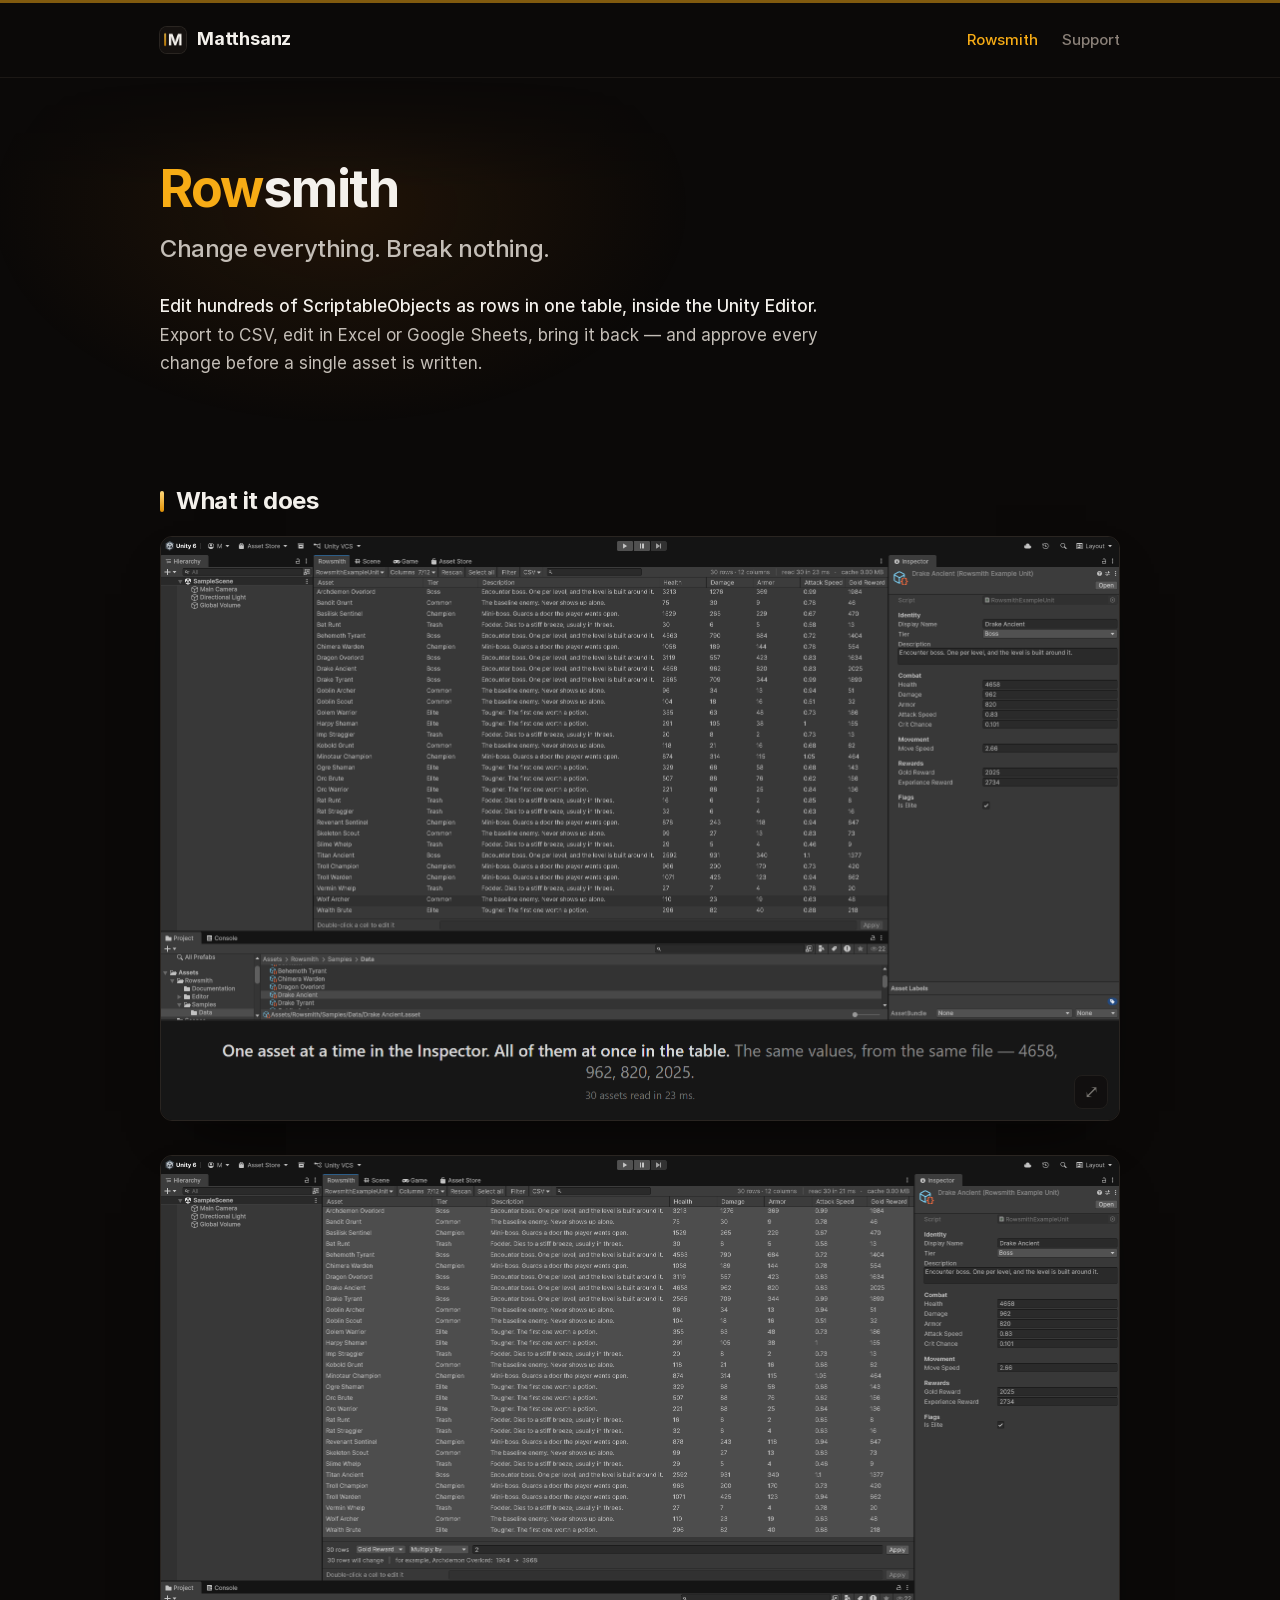
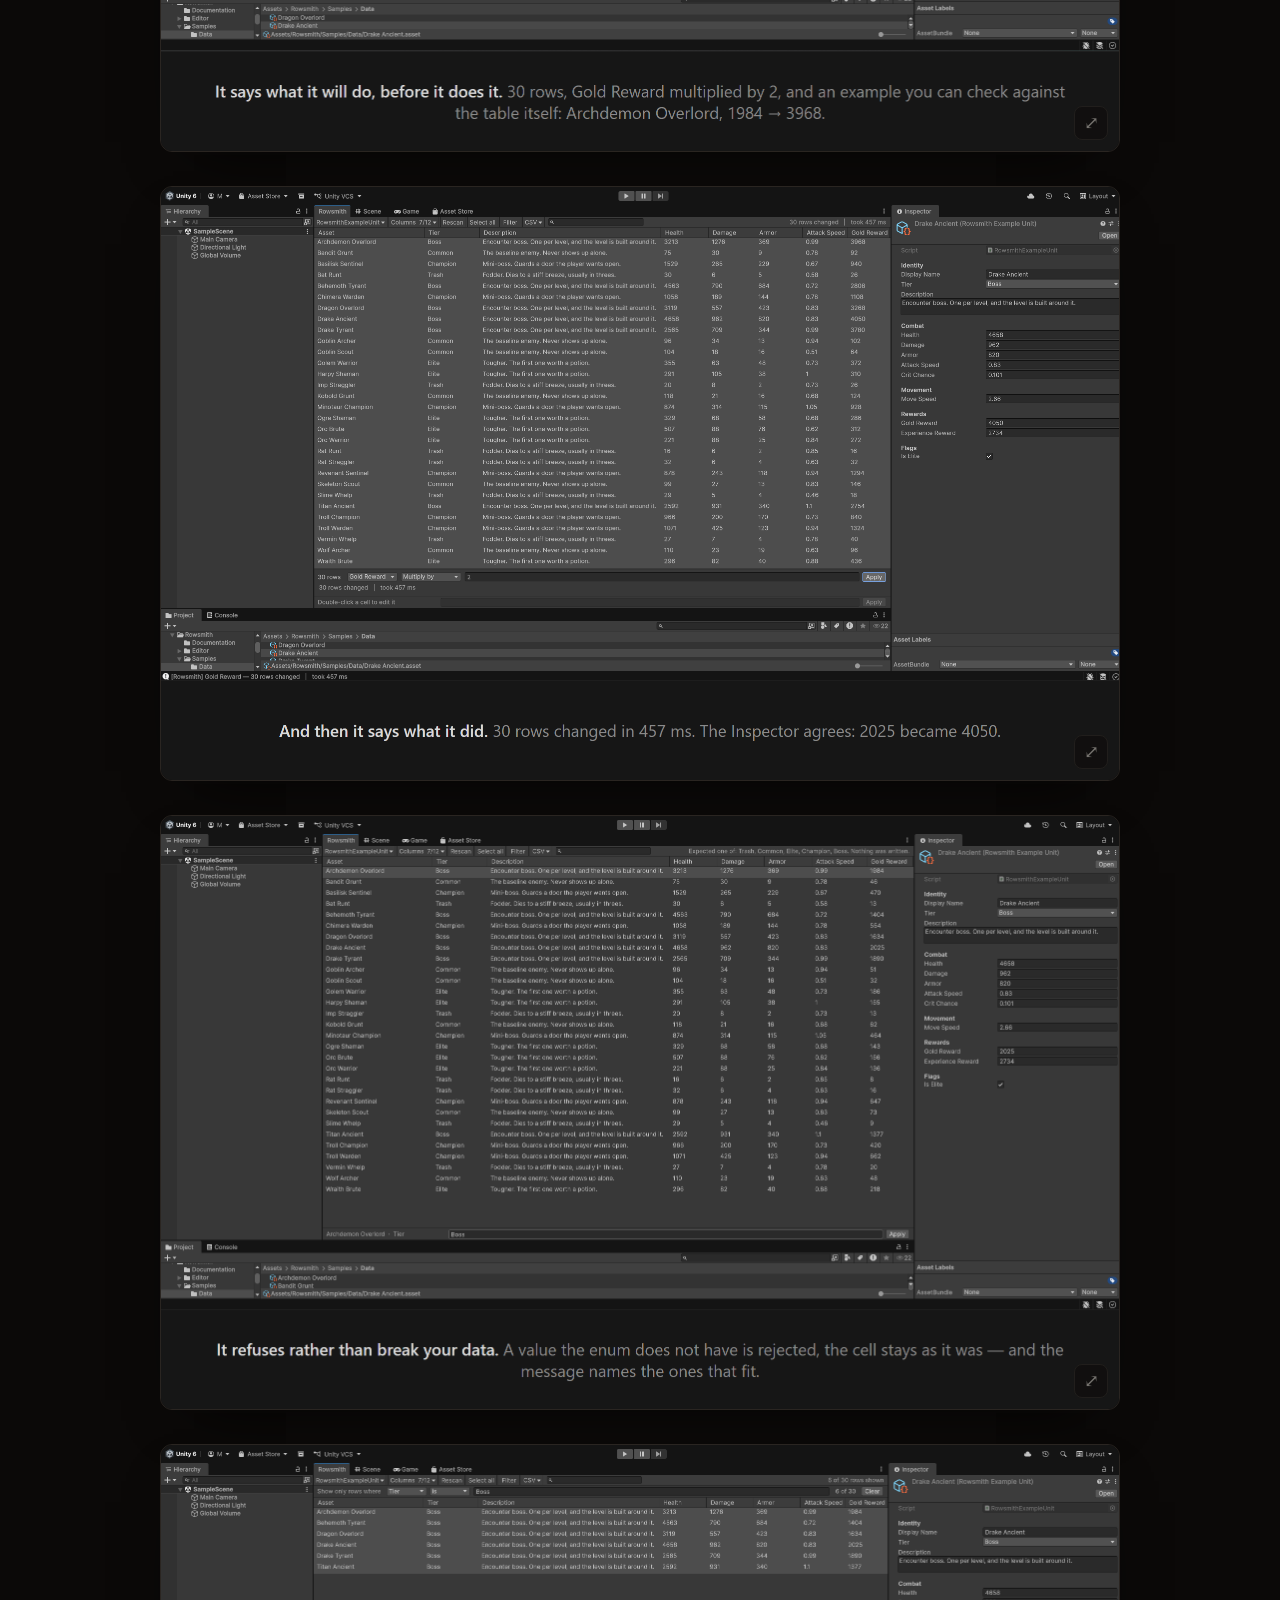
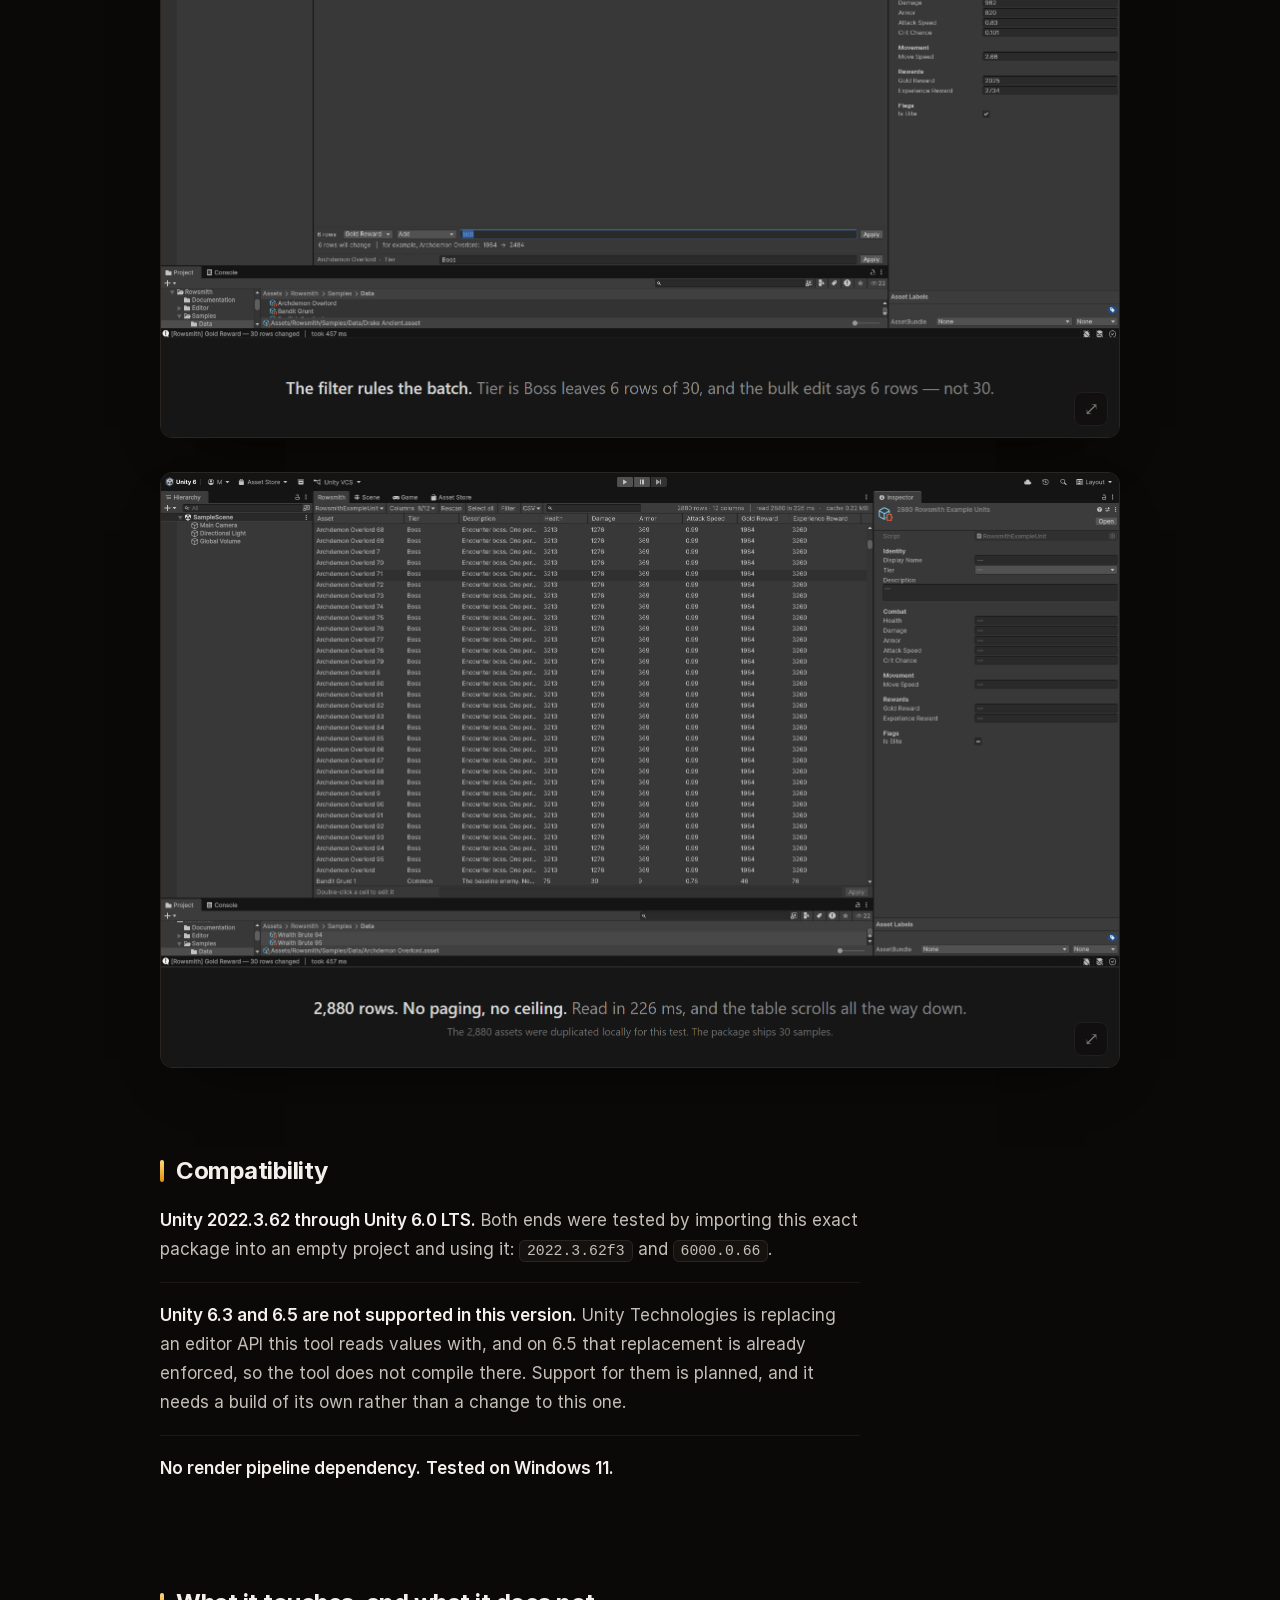
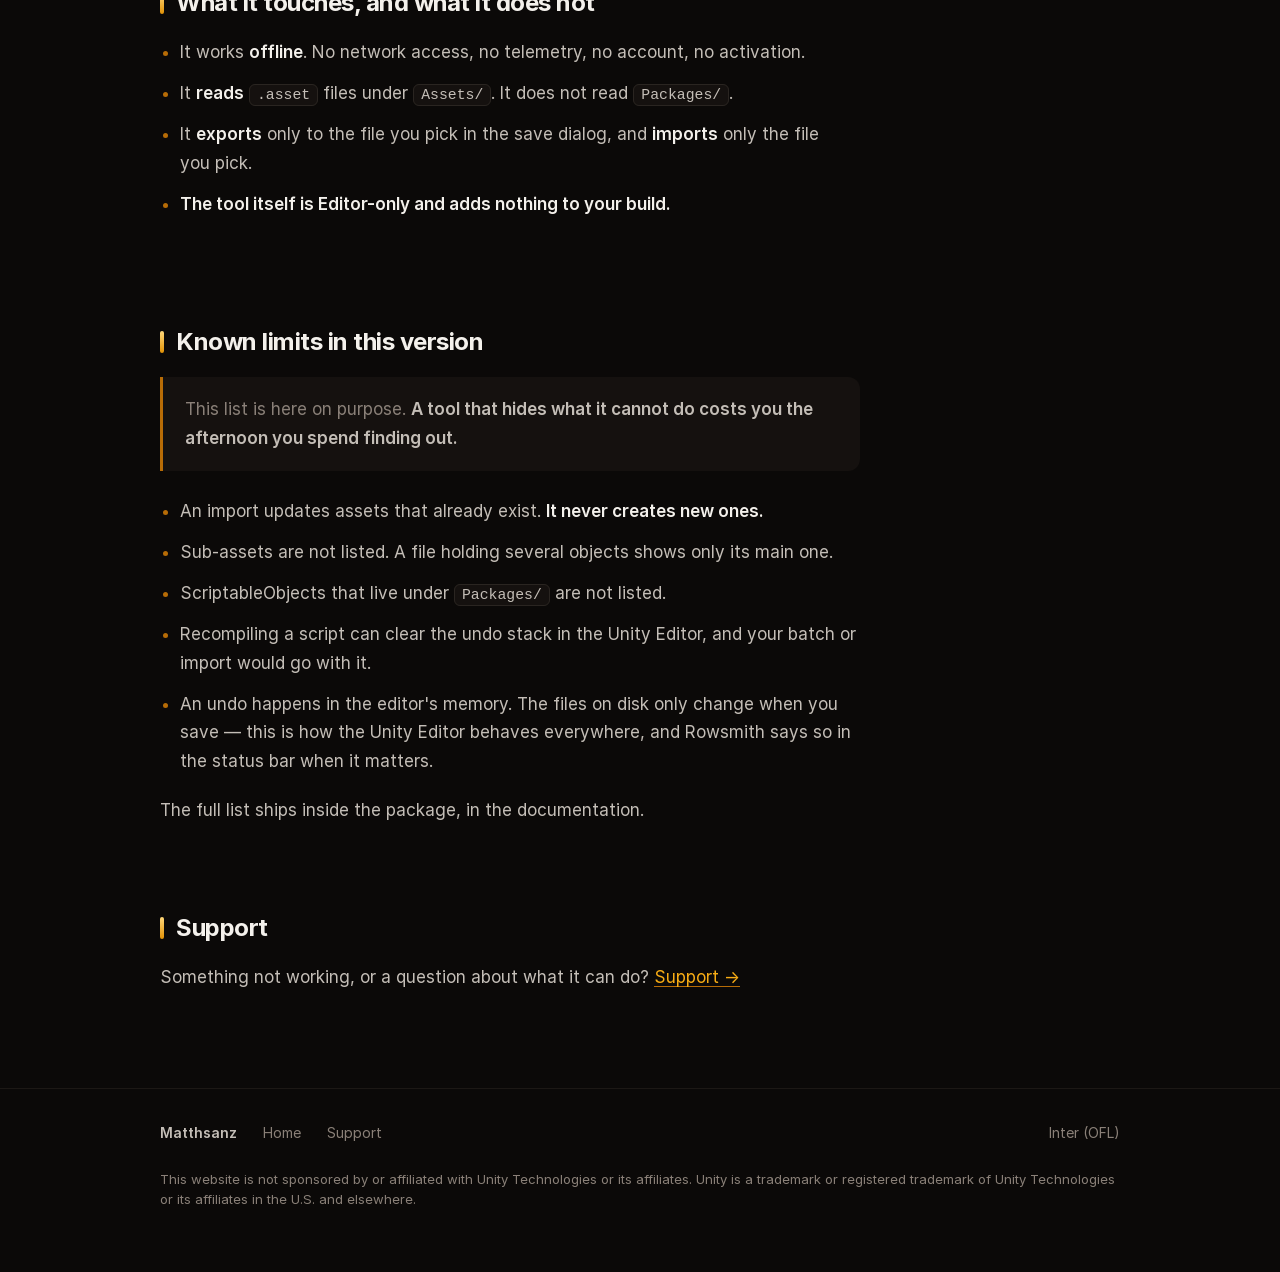
==== commit 4178e869: "Add files via upload" ====
--- a/rowsmith/index.html
+++ b/rowsmith/index.html
@@ -23,7 +23,7 @@
 
 <header class="top">
   <div class="bar">
-    <a class="mark" href="../">Matthsanz</a>
+    <a class="mark" href="../"><img src="../assets/marca.png" alt="" width="26" height="26">Matthsanz</a>
     <nav>
       <a href="./" class="here">Rowsmith</a>
       <a href="../support/">Support</a>
--- a/style.css
+++ b/style.css
@@ -22,11 +22,14 @@
   --accent:  #F7AC15;
   --accent-lo:#B76C06;
 
-  /* type scale, ratio ~1.4 — the missing middle steps are the point */
+  /* type scale — five levels, and each one clearly apart from the next: label 13 · body 17 ·
+     lede 24 · section 24 bold · display 44/52. Before, 15-16-17-18-19px sat next to each other
+     and elements of different rank came out the same size. */
   --t-sm: 14px;
   --t-body: 17px;
-  --t-lede: 21px;
-  --t-h2: 28px;
+  --t-lede: 24px;
+  --t-h2: 24px;
+  --t-display: 44px;
   --t-h1: 52px;
 
   /* two widths, on purpose: prose stays readable, blocks breathe wider */
@@ -36,6 +39,10 @@
 
 *, *::before, *::after { box-sizing: border-box; }
 html { -webkit-text-size-adjust: 100%; scroll-behavior: smooth; }
+/* dark for the browser's own parts too: without it, Windows draws a light scrollbar
+   down the side of a dark site */
+html { color-scheme: dark; }
+::selection { background: rgba(247,172,21,.32); color: var(--strong); }
 
 body {
   margin: 0; background: var(--bg); color: var(--text);
@@ -47,24 +54,38 @@
 .prose, .block {
   width: 100%; margin-left: auto; margin-right: auto; padding-left: 26px; padding-right: 26px;
 }
-.prose { max-width: calc(var(--prose) + 52px); }
+/* ONE left edge on every page, the header's. Prose still reads at --prose wide (each child
+   is capped), but it starts where the wide blocks and the header start: with two centred
+   columns the edge jumped between 240, 344 and 370px on the same page. */
+.prose { max-width: calc(var(--block) + 52px); }
+.prose > * { max-width: var(--prose); }
 .block { max-width: calc(var(--block) + 52px); }
 
 /* ---------------- header ---------------- */
 
-header.top { border-bottom: 1px solid var(--line-lo); }
+/* The amber thread on top is the promo banner's: the same colour at half strength.
+   It is the one line of brand that every page carries. */
+header.top { border-top: 3px solid rgba(247,172,21,.5); border-bottom: 1px solid var(--line-lo); }
+/* centre, not baseline: the mark is an image, and a flex row aligned on baselines puts the
+   bottom edge of the image on the text line and lifts the name above the nav links */
 header.top .bar {
-  max-width: calc(var(--block) + 52px); margin: 0 auto; padding: 20px 26px;
-  display: flex; align-items: baseline; gap: 16px; flex-wrap: wrap;
+  max-width: calc(var(--block) + 52px); margin: 0 auto; padding: 18px 26px;
+  display: flex; align-items: center; gap: 16px; flex-wrap: wrap;
 }
 header.top .mark {
   color: var(--strong); text-decoration: none;
   font-weight: 700; font-size: 18px; letter-spacing: -.2px;
+  display: inline-flex; align-items: center; gap: 11px;
+}
+header.top .mark img {
+  display: block; width: 26px; height: 26px; border-radius: 7px;
+  box-shadow: 0 0 0 1px var(--line);
 }
 header.top .mark:hover { color: var(--strong); }
 header.top nav { margin-left: auto; display: flex; gap: 24px; }
 header.top nav a {
   color: var(--muted); text-decoration: none; font-size: 15px; font-weight: 500;
+  padding: 6px 0;   /* a finger-sized target, not just the height of the letters */
 }
 header.top nav a:hover { color: var(--strong); }
 header.top nav a.here { color: var(--accent); }
@@ -78,47 +99,62 @@
   clip: rect(0 0 0 0); clip-path: inset(50%); white-space: nowrap;
 }
 
-/* The home has no hero, so its first block carries the top space itself.
-   84px matches .hero on the other pages, so all three start at the same height. */
-section.first { padding-top: 84px; }
-
-.hero { padding: 84px 0 20px; }
+/* top and bottom only: the shorthand "padding: 84px 0 20px" used to zero the side padding
+   .prose gives, and pushed every hero 26px left of the page it opens */
+.hero { padding-top: 84px; padding-bottom: 20px; }
 h1 {
   font-size: clamp(38px, 6.4vw, var(--t-h1)); font-weight: 700; letter-spacing: -1.5px;
   line-height: 1.05; color: var(--strong); margin: 0 0 16px;
 }
 h1 .row { color: var(--accent); }
+/* The line under the title is the page's second voice, so it reads before the paragraph:
+   bigger and lighter than it used to be. Measured before: it weighed less than the bold
+   first sentence of the paragraph below it, and the eye skipped it. */
 .lede {
-  font-size: clamp(18px, 2.4vw, var(--t-lede)); line-height: 1.5;
-  color: var(--muted); font-weight: 500; margin: 0; letter-spacing: -.2px;
-}
+  font-size: clamp(19px, 2.6vw, var(--t-lede)); line-height: 1.4;
+  color: var(--text); font-weight: 500; margin: 0; letter-spacing: -.4px;
+}
+/* in the opening paragraph, emphasis is carried by colour (white on grey), not by weight,
+   so it stops competing with the line above */
+.hero p strong { font-weight: 500; }
 .hero .lede + p { margin-top: 26px; }
 
 /* ---------------- sections ---------------- */
 
-section { padding-top: 76px; }
+section { padding-top: 88px; }
 
 h2 {
-  font-size: var(--t-h2); font-weight: 700; letter-spacing: -.7px; line-height: 1.2;
-  color: var(--strong); margin: 0 0 26px; position: relative; padding-left: 18px;
+  font-size: var(--t-h2); font-weight: 700; letter-spacing: -.5px; line-height: 1.25;
+  color: var(--strong); margin: 0 0 20px; position: relative; padding-left: 16px;
 }
 h2::before {
   content: ""; position: absolute; left: 0; top: .18em; bottom: .18em;
-  width: 4px; border-radius: 2px; background: var(--accent);
+  width: 4px; border-radius: 2px; background: linear-gradient(180deg, #FFD87A, #E19105);
 }
 
 h3 { font-size: 19px; font-weight: 600; color: var(--strong); margin: 30px 0 8px; }
+/* no lone word on a last line: balanced headings, "pretty" paragraphs (ignored, harmlessly,
+   by browsers that do not know it) */
+h1, h2 { text-wrap: balance; }
+p, li { text-wrap: pretty; }
+/* a range such as "24-48" never splits across two lines: browsers may break after a dash,
+   and "24-" at the end of one line with "48 hours" on the next reads as two numbers */
+.nw { white-space: nowrap; }
 
 p { margin: 0 0 20px; }
 p:last-child { margin-bottom: 0; }
 strong, b { color: var(--strong); font-weight: 600; }
-a { color: var(--accent); text-decoration-color: var(--accent-lo); text-underline-offset: 3px; }
+a {
+  color: var(--accent); text-decoration-color: var(--accent-lo); text-underline-offset: 3px;
+  transition: color .15s ease, text-decoration-color .15s ease;
+}
 a:hover { color: var(--strong); }
+a:focus-visible { outline: 2px solid var(--accent); outline-offset: 3px; border-radius: 3px; }
 
 code {
   font-family: "Cascadia Mono", Consolas, ui-monospace, monospace; font-size: .87em;
-  background: var(--raised); color: var(--strong);
-  padding: 2px 7px; border-radius: 5px; border: 1px solid var(--line);
+  background: var(--raised); color: var(--text);
+  padding: 2px 7px; border-radius: 6px; border: 1px solid var(--line);
 }
 
 ul { margin: 0 0 20px; padding-left: 20px; }
@@ -130,15 +166,26 @@
 .product {
   display: block; text-decoration: none; color: inherit;
   background: var(--raised); border: 1px solid var(--line); border-radius: 14px;
-  overflow: hidden; transition: border-color .18s ease;
-}
-.product:hover { border-color: var(--accent-lo); }
+  overflow: hidden;
+  transition: border-color .18s ease, transform .18s ease, box-shadow .18s ease;
+}
+/* A lift of two pixels and a shadow under it: enough to say "this is one thing you can
+   click", not so much that the card starts moving around under the reader. */
+.product:hover {
+  border-color: var(--accent-lo); transform: translateY(-2px);
+  box-shadow: 0 18px 44px -22px rgba(0,0,0,.9);
+}
+.product:focus-visible { outline: 2px solid var(--accent); outline-offset: 4px; }
 
 /* The screenshot sits at the BOTTOM, cropped to a strip: it is evidence under
-   the claim, not a picture the visitor has to interpret before reading one. */
+   the claim, not a picture the visitor has to interpret before reading one.
+   object-fit: none shows it at its OWN size (1:1) instead of squeezing 1606px into the
+   card: squeezed, the Editor's text landed at ~5px and the strip read as noise. At 1:1 the
+   names and numbers can be read, and the crop is taken from the top-left corner, where
+   the asset names are -- on a phone too, which used to cut them ("nt Overlord"). */
 .product { position: relative; }
 .product .shot {
-  display: block; width: 100%; height: 300px; object-fit: cover; object-position: top;
+  display: block; width: 100%; height: 300px; object-fit: none; object-position: left top;
   border-top: 1px solid var(--line);
 }
 /* the strip fades out instead of stopping mid-row, so it reads as "there is
@@ -150,25 +197,82 @@
 }
 .product .body { padding: 34px 34px 30px; }
 .product .name {
-  font-size: 32px; font-weight: 700; letter-spacing: -.9px; color: var(--strong);
-  line-height: 1.1; margin-bottom: 4px;
+  font-size: var(--t-display); font-weight: 700; letter-spacing: -1.4px; color: var(--strong);
+  line-height: 1.05; margin-bottom: 8px;
 }
 .product .name .row { color: var(--accent); }
 .product .kind {
-  font-size: var(--t-sm); color: var(--muted); font-weight: 500; letter-spacing: .4px;
+  font-size: 13px; color: var(--muted); font-weight: 600; letter-spacing: .09em;
   text-transform: uppercase; margin-bottom: 20px;
 }
-.product p { margin-bottom: 22px; }
-.product .go { color: var(--accent); font-weight: 600; }
+.product p { margin-bottom: 26px; font-size: 18px; }
+/* The page's one action, drawn as one: a pill. Measured before, "See Rowsmith" was the
+   6th strongest thing on the home, under the e-mail and the bold items of the grid. */
+.product .go {
+  display: inline-flex; align-items: center; gap: 8px;
+  padding: 9px 18px; border-radius: 999px;
+  color: var(--accent); font-weight: 600; font-size: 16px;
+  background: rgba(247,172,21,.08); box-shadow: inset 0 0 0 1px rgba(247,172,21,.42);
+  transition: background .18s ease, box-shadow .18s ease;
+}
+.product:hover .go { background: rgba(247,172,21,.15); box-shadow: inset 0 0 0 1px rgba(247,172,21,.75); }
+.product .go .arr { display: inline-block; transition: transform .18s ease; }
+.product:hover .go .arr { transform: translateX(4px); }
+
+/* ---------------- the forge glow, behind the card (22/09) ---------------- */
+
+/* Rowsmith is row + smith, and the amber of this site is the colour of hot metal
+   (PALETA.md). So the card sits on heat, not on a pattern: a soft glow rising from its top
+   edge, and the edge itself a little warmer than the other three. No text, no grid -- the
+   spreadsheet look belongs to the X banner, and the site has its own.
+   84px of top space matches .hero on the other pages, so all three start at the same height. */
+section.card { padding-top: 84px; }
+/* The glow lives on the page, not on the card's section: the section is only as wide as the
+   card, and there the heat read as a narrow spotlight cut flat at the header. <main> spans
+   the window without the 100vw trap (100vw counts the scrollbar and makes the page scroll
+   sideways). Two layers: a hot, flat line of light at the card's top edge (--edge), and a
+   deep ember behind the whole card that shows on both sides of it. */
+main { position: relative; isolation: isolate; }
+/* the other pages get the same heat, much fainter, behind their title -- the title sits at
+   the left of the page now, so the glow does too */
+main::before {
+  content: ""; position: absolute; z-index: -1; pointer-events: none;
+  left: 0; right: 0; top: 0; height: 620px;
+  /* the heat fades in under the header instead of starting hard on its bottom line */
+  -webkit-mask-image: linear-gradient(180deg, transparent 0, #000 110px);
+          mask-image: linear-gradient(180deg, transparent 0, #000 110px);
+  background: radial-gradient(38% 300px at calc(50% - 300px) 130px, rgba(136,73,7,.17), transparent 72%);
+}
+/* the home: wider and taller than the first try, which read as a narrow lamp */
+main.home { --edge: 84px; }
+main.home::before {
+  height: 940px;
+  background:
+    radial-gradient(56% 124px at 50% var(--edge), rgba(247,172,21,.15), rgba(225,145,5,.055) 55%, transparent),
+    radial-gradient(82% 560px at 50% calc(var(--edge) + 270px), rgba(136,73,7,.21), transparent 72%);
+}
+section.card .product { border-top-color: rgba(183,108,6,.6); }
+
+/* The living card. With the pointer on it, the screenshot travels down through all 30 rows
+   of the real table, slowly, and the fade at the bottom lifts so the last rows show; it
+   goes back when the pointer leaves. It says "this is a real, full table" without a word.
+   A phone has no hover, so there it simply stays still. */
+.product .shot { transition: object-position .9s ease; }
+.product:hover .shot {
+  object-position: left bottom;
+  transition: object-position 9s cubic-bezier(.45, 0, .55, 1);
+}
+.product::after { transition: opacity .6s ease; }
+.product:hover::after { opacity: .3; }
 
 /* ---------------- two-column facts ---------------- */
 
 .grid {
   display: grid; grid-template-columns: repeat(2, 1fr); gap: 2px;
-  background: var(--line-lo); border: 1px solid var(--line-lo); border-radius: 12px;
+  background: var(--line-lo); border: 1px solid var(--line-lo); border-radius: 14px;
   overflow: hidden; list-style: none; padding: 0; margin: 0;
 }
-.grid li { background: var(--bg); padding: 24px 26px; margin: 0; }
+.grid li { background: var(--raised); padding: 24px 26px; margin: 0; }
 .grid li b { display: block; margin-bottom: 4px; font-size: 17px; }
 .grid li span { font-size: 16px; color: var(--muted); line-height: 1.55; }
 
@@ -185,24 +289,27 @@
 figure:last-of-type { margin-bottom: 0; }
 figure img {
   width: 100%; height: auto; display: block;
-  border: 1px solid var(--line); border-radius: 10px; background: #161616;
+  border: 1px solid var(--line); border-radius: 12px; background: var(--raised);
+  box-shadow: 0 24px 60px -34px rgba(0,0,0,.9);
 }
 
 /* ---------------- callout ---------------- */
 
 .note {
   border-left: 3px solid var(--accent-lo); background: var(--raised);
-  padding: 18px 22px; border-radius: 0 10px 10px 0; margin: 0 0 26px;
+  padding: 18px 22px; border-radius: 0 12px 12px 0; margin: 0 0 26px;
   color: var(--muted);
 }
 .note strong { color: var(--text); }
 
 .mail {
-  font-size: clamp(20px, 3vw, 26px); font-weight: 700; letter-spacing: -.4px;
+  font-size: clamp(22px, 3.4vw, 30px); font-weight: 700; letter-spacing: -.5px;
   color: var(--accent); word-break: break-word; display: inline-block;
   text-decoration: none; border-bottom: 2px solid var(--accent-lo); padding-bottom: 2px;
 }
 .mail:hover { color: var(--strong); border-bottom-color: var(--strong); }
+/* on the home the address is the last, quiet stop -- the product card is what the page is for */
+main.home .mail { font-size: 20px; font-weight: 500; letter-spacing: -.2px; border-bottom-width: 1px; }
 
 /* ---------------- footer ---------------- */
 
@@ -212,13 +319,15 @@
   display: flex; gap: 10px 26px; flex-wrap: wrap; align-items: baseline;
   font-size: var(--t-sm); color: var(--muted);
 }
-footer a { color: var(--muted); text-decoration: none; }
+footer a { color: var(--muted); text-decoration: none; padding: 4px 0; }
 footer a:hover { color: var(--accent); }
 footer .who { color: var(--text); font-weight: 600; }
 
 /* The font credit sits on the far right, away from the navigation links, so it
    reads as a credit rather than as one more page of the site. */
-footer .lic { margin-left: auto; opacity: .72; }
+/* No extra opacity: at .72 it measured 3.16:1, under the 4.5:1 that small text needs
+   (WCAG 1.4.3). Its place on the far right already says "credit". */
+footer .lic { margin-left: auto; }
 
 /* The trademark notice required by Unity's trademark guidelines. Full width so it
    wraps onto its own line inside the flex bar, and no extra opacity: it is small
@@ -279,17 +388,28 @@
 /* ---------------- narrow screens ---------------- */
 
 @media (max-width: 700px) {
-  :root { --t-body: 16px; --t-h2: 24px; }
+  :root { --t-body: 16px; --t-h2: 22px; --t-display: 34px; }
   .prose, .block { padding-left: 20px; padding-right: 20px; }
   header.top .bar { padding: 16px 20px; }
   header.top nav { margin-left: 0; width: 100%; gap: 20px; }
   .hero { padding-top: 52px; }
-  section { padding-top: 56px; }
+  section { padding-top: 64px; }
   .grid { grid-template-columns: 1fr; }
   .product .body { padding: 24px 22px 26px; }
-  .product .name { font-size: 27px; }
+  .product .name { font-size: var(--t-display); }
   /* the strip is cropped by width here, so a tall one shows almost nothing */
   .product .shot { height: 170px; }
   .product::after { height: 70px; }
+  section.card { padding-top: 52px; }
+  main.home { --edge: 52px; }
   footer .bar { padding: 24px 20px 52px; }
 }
+
+/* Anyone who asked the system for less motion gets none: the card still changes colour. */
+@media (prefers-reduced-motion: reduce) {
+  html { scroll-behavior: auto; }
+  .product, .product .go .arr { transition: none; }
+  .product:hover { transform: none; }
+  .product:hover .go .arr { transform: none; }
+  .product .shot, .product:hover .shot { transition: none; object-position: left top; }
+}
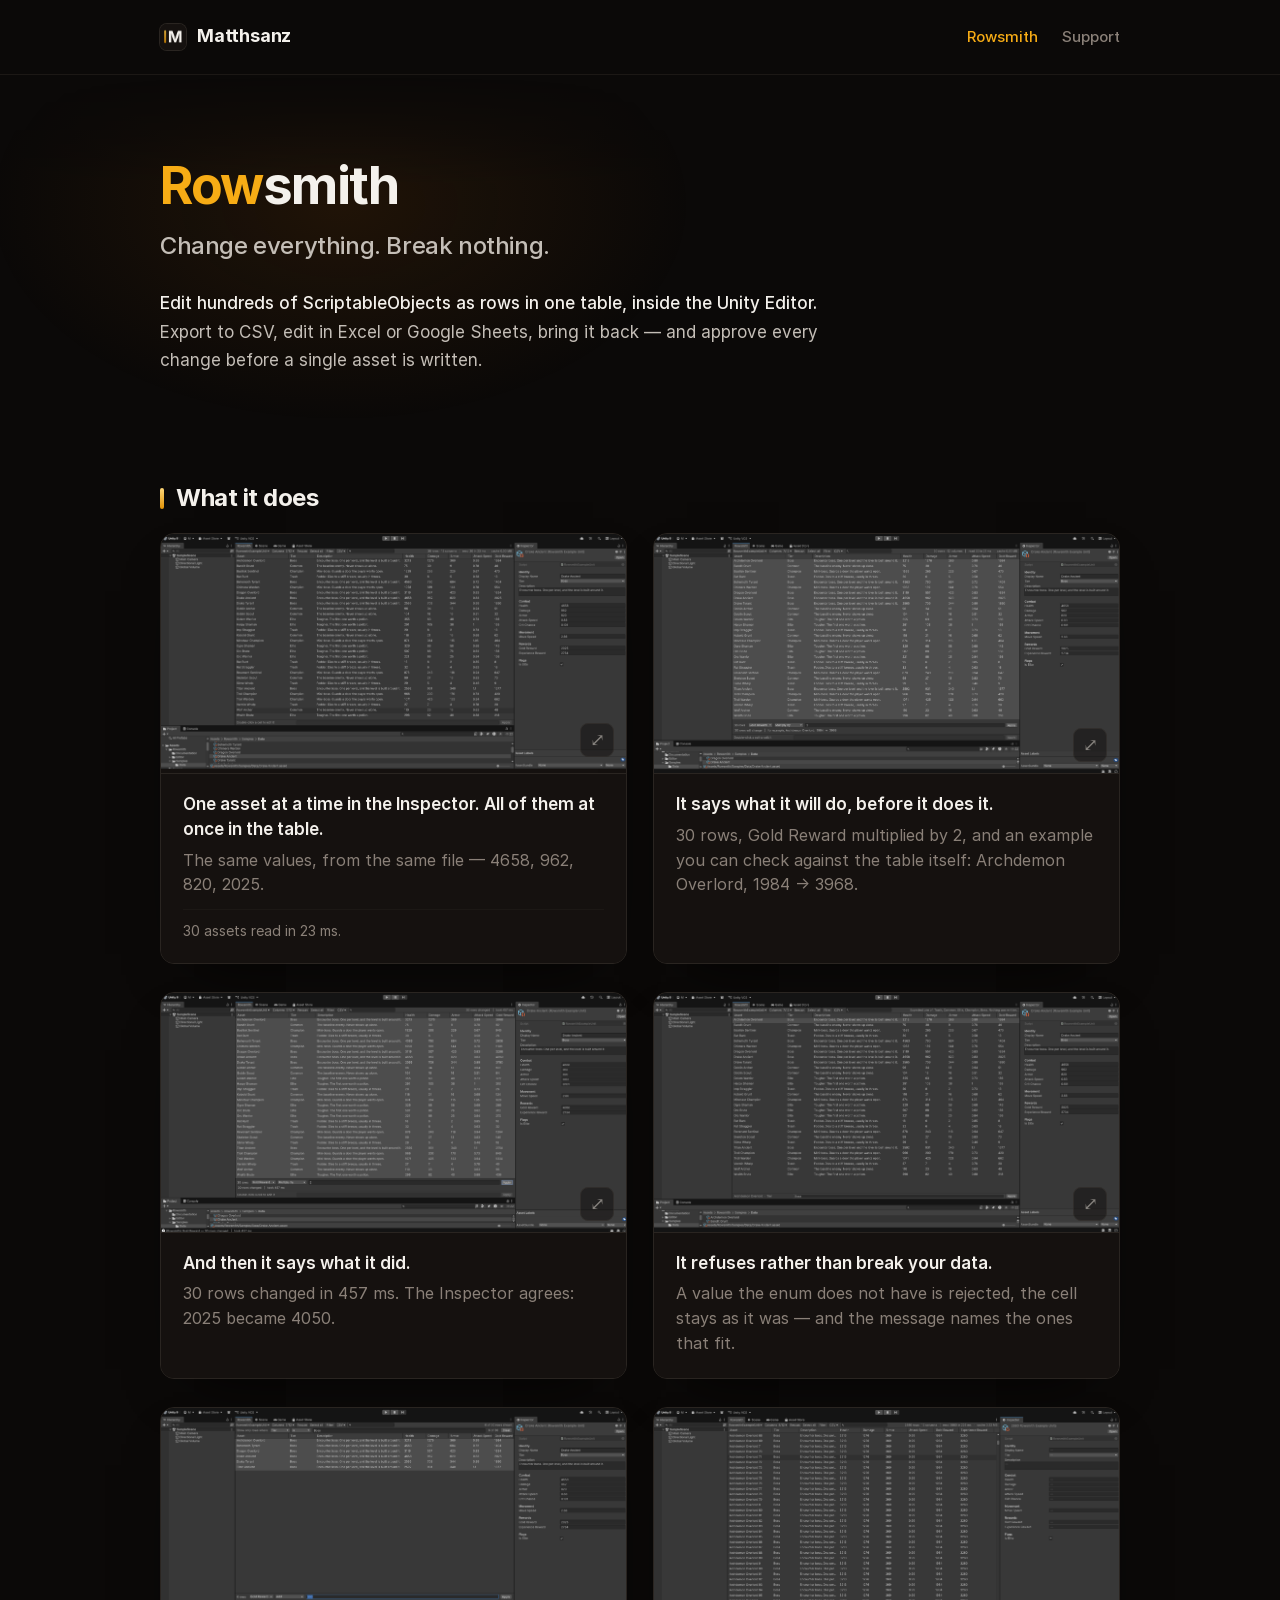
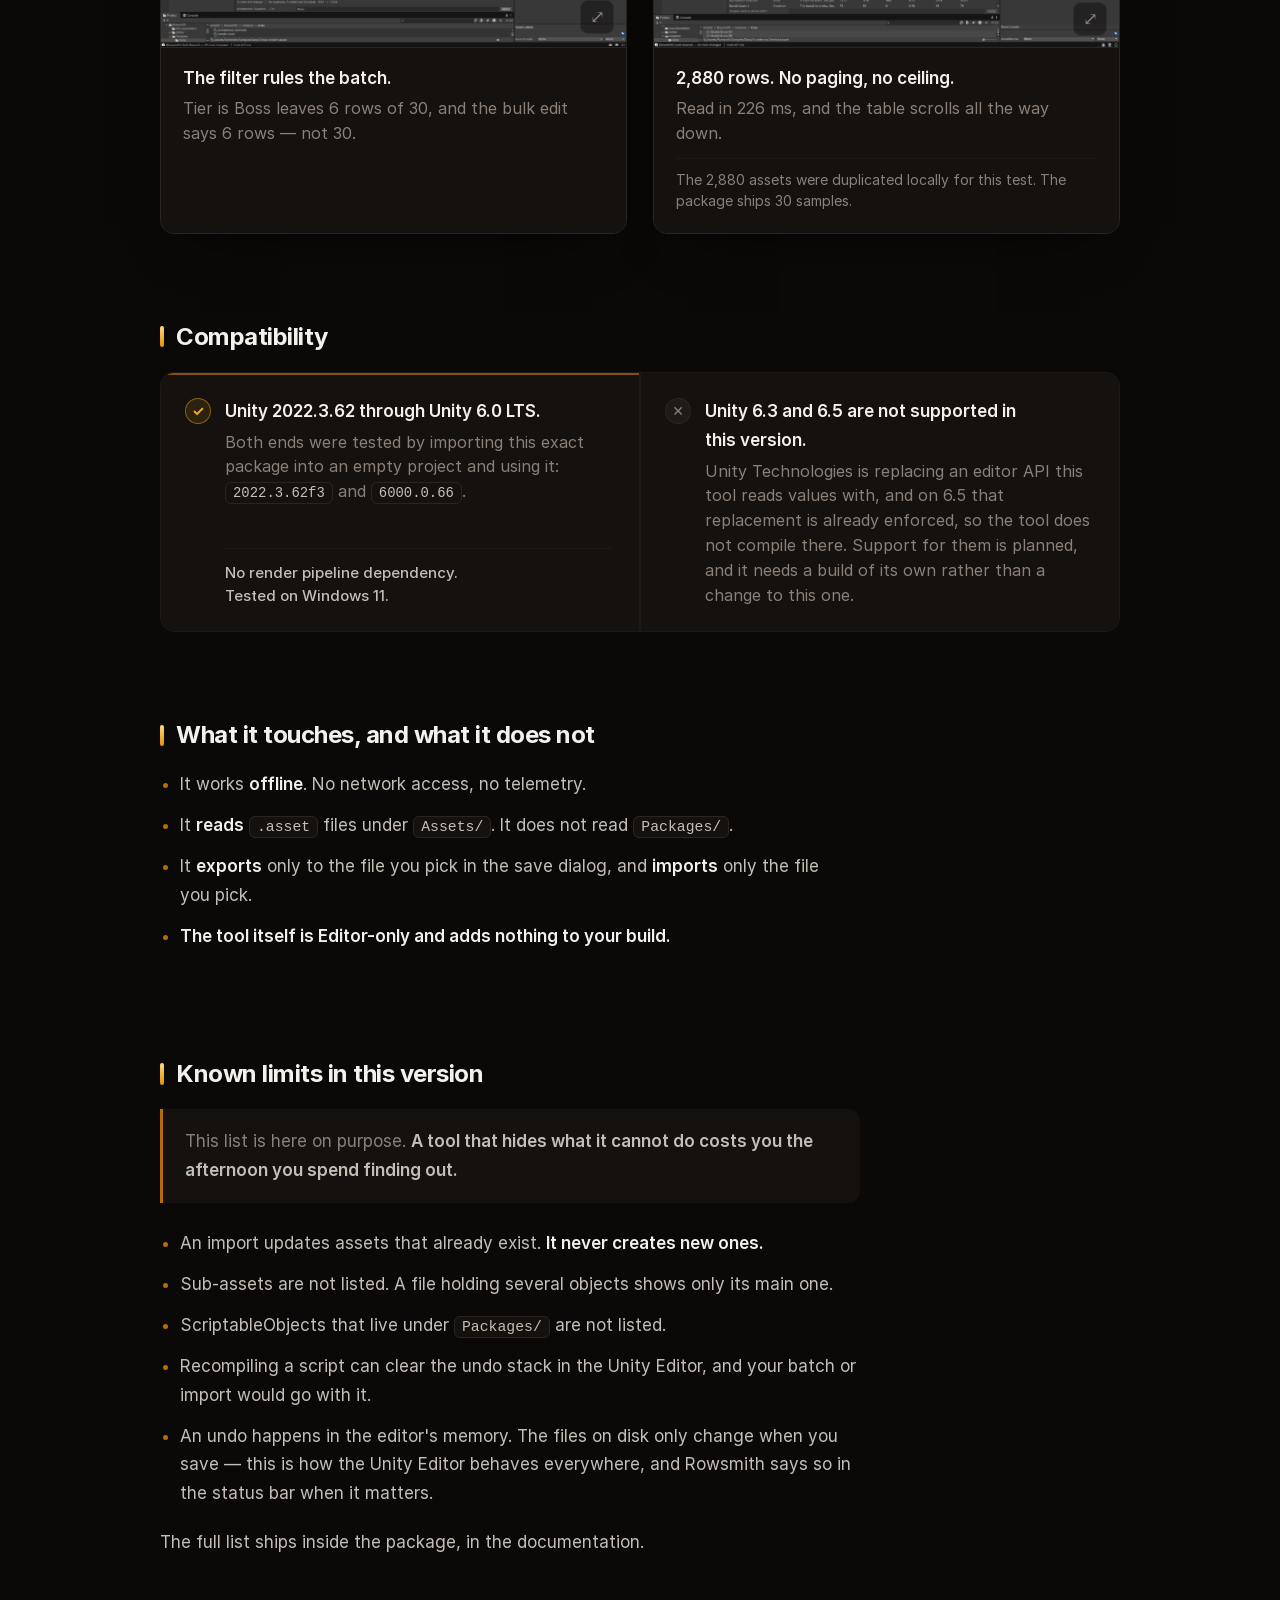
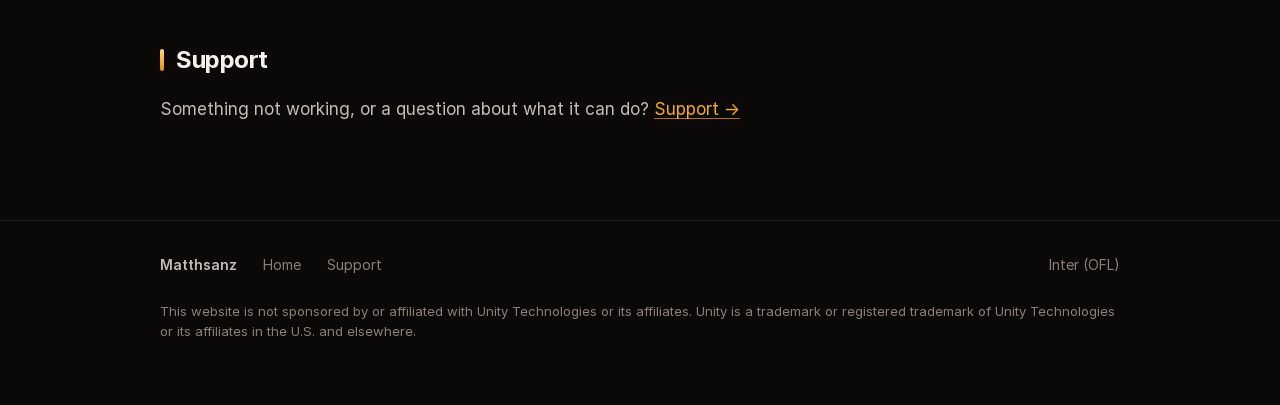
==== commit 1768758b: "galeria e compatibilidade" ====
--- a/rowsmith/index.html
+++ b/rowsmith/index.html
@@ -43,52 +43,81 @@
     </p>
   </div>
 
-  <!-- Captions are baked into these images (built in the store-artwork pass);
-       the alt text carries the same words for screen readers and search. -->
+  <!-- The captions are real text now, copied character for character from the approved store
+       captions. The images are the same files as before: each one carries its caption in a
+       200px strip at the bottom, the frame crops that strip away (aspect-ratio = width over
+       height minus 200), and it shows again, caption and all, when the image is opened.
+       The alt keeps the same words for screen readers, so the visible caption is hidden from
+       them rather than read twice. -->
   <section class="block">
     <h2>What it does</h2>
 
-    <figure><a class="zoom" href="../assets/01-tabela.png" target="_blank" rel="noopener"><img src="../assets/01-tabela.png"
-      alt="One asset at a time in the Inspector. All of them at once in the table. The same values, from the same file — 4658, 962, 820, 2025. 30 assets read in 23 ms."></a></figure>
-
-    <figure><a class="zoom" href="../assets/02-lote.png" target="_blank" rel="noopener"><img src="../assets/02-lote.png"
-      alt="It says what it will do, before it does it. 30 rows, Gold Reward multiplied by 2, and an example you can check against the table itself: Archdemon Overlord, 1984 to 3968."></a></figure>
-
-    <figure><a class="zoom" href="../assets/03-relatorio.png" target="_blank" rel="noopener"><img src="../assets/03-relatorio.png"
-      alt="And then it says what it did. 30 rows changed in 457 ms. The Inspector agrees: 2025 became 4050."></a></figure>
-
-    <figure><a class="zoom" href="../assets/04-recusa.png" target="_blank" rel="noopener"><img src="../assets/04-recusa.png"
-      alt="It refuses rather than break your data. A value the enum does not have is rejected, the cell stays as it was — and the message names the ones that fit."></a></figure>
-
-    <figure><a class="zoom" href="../assets/05-filtro.png" target="_blank" rel="noopener"><img src="../assets/05-filtro.png"
-      alt="The filter rules the batch. Tier is Boss leaves 6 rows of 30, and the bulk edit says 6 rows — not 30."></a></figure>
-
-    <figure><a class="zoom" href="../assets/06-escala.png" target="_blank" rel="noopener"><img src="../assets/06-escala.png"
-      alt="2,880 rows. No paging, no ceiling. Read in 226 ms, and the table scrolls all the way down. The 2,880 assets were duplicated locally for this test. The package ships 30 samples."></a></figure>
-  </section>
-
-  <section class="prose">
+    <div class="gallery">
+      <figure>
+        <a class="zoom" href="../assets/01-tabela.png" target="_blank" rel="noopener" style="--ar: 1919 / 968"><img src="../assets/01-tabela.png"
+          alt="One asset at a time in the Inspector. All of them at once in the table. The same values, from the same file — 4658, 962, 820, 2025. 30 assets read in 23 ms."></a>
+        <figcaption aria-hidden="true"><b>One asset at a time in the Inspector. All of them at once in the table.</b> <span>The same values, from the same file — 4658, 962, 820, 2025.</span> <small>30 assets read in 23 ms.</small></figcaption>
+      </figure>
+
+      <figure>
+        <a class="zoom" href="../assets/02-lote.png" target="_blank" rel="noopener" style="--ar: 1919 / 990"><img src="../assets/02-lote.png"
+          alt="It says what it will do, before it does it. 30 rows, Gold Reward multiplied by 2, and an example you can check against the table itself: Archdemon Overlord, 1984 to 3968."></a>
+        <figcaption aria-hidden="true"><b>It says what it will do, before it does it.</b> <span>30 rows, Gold Reward multiplied by 2, and an example you can check against the table itself: Archdemon Overlord, 1984 → 3968.</span></figcaption>
+      </figure>
+
+      <figure>
+        <a class="zoom" href="../assets/03-relatorio.png" target="_blank" rel="noopener" style="--ar: 1912 / 985"><img src="../assets/03-relatorio.png"
+          alt="And then it says what it did. 30 rows changed in 457 ms. The Inspector agrees: 2025 became 4050."></a>
+        <figcaption aria-hidden="true"><b>And then it says what it did.</b> <span>30 rows changed in 457 ms. The Inspector agrees: 2025 became 4050.</span></figcaption>
+      </figure>
+
+      <figure>
+        <a class="zoom" href="../assets/04-recusa.png" target="_blank" rel="noopener" style="--ar: 1919 / 988"><img src="../assets/04-recusa.png"
+          alt="It refuses rather than break your data. A value the enum does not have is rejected, the cell stays as it was — and the message names the ones that fit."></a>
+        <figcaption aria-hidden="true"><b>It refuses rather than break your data.</b> <span>A value the enum does not have is rejected, the cell stays as it was — and the message names the ones that fit.</span></figcaption>
+      </figure>
+
+      <figure>
+        <a class="zoom" href="../assets/05-filtro.png" target="_blank" rel="noopener" style="--ar: 1919 / 985"><img src="../assets/05-filtro.png"
+          alt="The filter rules the batch. Tier is Boss leaves 6 rows of 30, and the bulk edit says 6 rows — not 30."></a>
+        <figcaption aria-hidden="true"><b>The filter rules the batch.</b> <span>Tier is Boss leaves 6 rows of 30, and the bulk edit says 6 rows — not 30.</span></figcaption>
+      </figure>
+
+      <figure>
+        <a class="zoom" href="../assets/06-escala.png" target="_blank" rel="noopener" style="--ar: 1919 / 990"><img src="../assets/06-escala.png"
+          alt="2,880 rows. No paging, no ceiling. Read in 226 ms, and the table scrolls all the way down. The 2,880 assets were duplicated locally for this test. The package ships 30 samples."></a>
+        <figcaption aria-hidden="true"><b>2,880 rows. No paging, no ceiling.</b> <span>Read in 226 ms, and the table scrolls all the way down.</span> <small>The 2,880 assets were duplicated locally for this test. The package ships 30 samples.</small></figcaption>
+      </figure>
+    </div>
+  </section>
+
+  <!-- Same words as before, laid out to be taken in at a glance: what works, with the two plain
+       facts that also work at its foot, and what does not. The marks are drawn by the stylesheet
+       and carry no text of their own; the sentence next to each one says it in words. -->
+  <section class="block">
     <h2>Compatibility</h2>
-    <ul class="rows">
-      <li>
-        <b>Unity 2022.3.62 through Unity 6.0 LTS.</b> Both ends were tested by importing this exact
+    <ul class="grid compat">
+      <li class="yes">
+        <b>Unity 2022.3.62 through Unity 6.0 LTS.</b>
+        <span>Both ends were tested by importing this exact
         package into an empty project and using it: <code>2022.3.62f3</code> and
-        <code>6000.0.66</code>.
+        <code>6000.0.66</code>.</span>
+        <p class="facts"><b>No render pipeline dependency.</b> <b>Tested on Windows 11.</b></p>
       </li>
-      <li>
-        <b>Unity 6.3 and 6.5 are not supported in this version.</b> Unity Technologies is replacing an editor API
+      <li class="no">
+        <b>Unity 6.3 and 6.5 are not supported in this version.</b>
+        <span>Unity Technologies is replacing an editor API
         this tool reads values with, and on 6.5 that replacement is already enforced, so the tool
         does not compile there. Support for them is planned, and it needs a build of its own rather
-        than a change to this one.
+        than a change to this one.</span>
       </li>
-      <li><b>No render pipeline dependency.</b> <b>Tested on Windows 11.</b></li>
     </ul>
   </section>
 
   <section class="prose">
     <h2>What it touches, and what it does not</h2>
     <ul>
-      <li>It works <strong>offline</strong>. No network access, no telemetry, no account, no activation.</li>
+      <li>It works <strong>offline</strong>. No network access, no telemetry.</li>
       <li>It <strong>reads</strong> <code>.asset</code> files under <code>Assets/</code>. It does not read <code>Packages/</code>.</li>
       <li>It <strong>exports</strong> only to the file you pick in the save dialog, and <strong>imports</strong> only the file you pick.</li>
       <li><strong>The tool itself is Editor-only and adds nothing to your build.</strong></li>
--- a/style.css
+++ b/style.css
@@ -63,9 +63,11 @@
 
 /* ---------------- header ---------------- */
 
-/* The amber thread on top is the promo banner's: the same colour at half strength.
-   It is the one line of brand that every page carries. */
-header.top { border-top: 3px solid rgba(247,172,21,.5); border-bottom: 1px solid var(--line-lo); }
+/* No amber line across the top of the window. It was tried on 22/09 (the promo banner's thread)
+   and, live, read as a defect: at half strength amber over black turns a muddy orange, and an
+   edge-to-edge bar at the very top looks like a browser loading bar. The amber of the site
+   lives in the mark, the forge glow and the button instead. */
+header.top { border-bottom: 1px solid var(--line-lo); }
 /* centre, not baseline: the mark is an image, and a flex row aligned on baselines puts the
    bottom edge of the image on the text line and lifts the name above the nav links */
 header.top .bar {
@@ -276,21 +278,87 @@
 .grid li b { display: block; margin-bottom: 4px; font-size: 17px; }
 .grid li span { font-size: 16px; color: var(--muted); line-height: 1.55; }
 
-/* ---------------- plain fact rows ---------------- */
-
-.rows { list-style: none; padding: 0; margin: 0; }
-.rows li { padding: 18px 0; border-bottom: 1px solid var(--line-lo); margin: 0; }
-.rows li:first-child { padding-top: 0; }
-.rows li:last-child { border-bottom: none; }
-
-/* ---------------- screenshots ---------------- */
-
-figure { margin: 0 0 34px; }
-figure:last-of-type { margin-bottom: 0; }
-figure img {
-  width: 100%; height: auto; display: block;
-  border: 1px solid var(--line); border-radius: 12px; background: var(--raised);
-  box-shadow: 0 24px 60px -34px rgba(0,0,0,.9);
+/* ---------------- compatibility, at a glance (26/09) ---------------- */
+
+/* The facts grid again, with a mark in each cell: what works, and what does not. The mark is
+   drawn here and says nothing to a screen reader (the '/ ""' after it); the bold sentence next
+   to it says the same thing in words. The plain rows it replaces were the only use of .rows. */
+.compat li { position: relative; padding-left: 64px; }
+/* a block, so the quieter line keeps its own line height over several lines */
+.compat li span { display: block; }
+.compat li::before {
+  position: absolute; left: 24px; top: 25px; width: 26px; height: 26px; border-radius: 50%;
+  display: grid; place-items: center; font-size: 14px; font-weight: 700; line-height: 1;
+}
+.compat li.yes::before {
+  content: "\2713"; content: "\2713" / "";
+  color: var(--accent); background: rgba(247,172,21,.1); box-shadow: inset 0 0 0 1px rgba(247,172,21,.45);
+}
+.compat li.no::before {
+  content: "\2715"; content: "\2715" / "";
+  color: var(--muted); background: rgba(138,128,120,.08); box-shadow: inset 0 0 0 1px var(--line);
+}
+/* the cell that is a yes gets the warm top edge the home card has */
+.compat li.yes { box-shadow: inset 0 2px 0 rgba(183,108,6,.7); }
+/* The two plain facts are things that work too, so they live in the yes cell, pinned to its
+   foot. Before, they floated under the grid on their own, and the yes cell, whose text is half
+   as long as the no cell's, stood with an empty band at the bottom. */
+.compat li.yes { display: flex; flex-direction: column; }
+.compat li.yes span { margin-bottom: 16px; }
+/* Written as a footnote line, the same pattern as the note under a gallery caption: as tags they
+   did not fit on one line inside the cell (388px), the second one dropped, and the empty band
+   simply moved to the other cell. As a sentence they wrap wherever the width asks. */
+.facts {
+  margin: auto 0 0; padding-top: 12px; border-top: 1px solid var(--line-lo);
+  font-size: 15px; line-height: 1.55;
+}
+/* one fact per line: run together, the line broke inside the second one ("Tested on / Windows
+   11."). Written with .compat in front so it outranks the grid's own .grid li b. */
+.compat .facts b { display: block; margin: 0; font-size: 15px; font-weight: 500; color: var(--text); }
+
+/* ---------------- screenshots: a gallery (26/09) ---------------- */
+
+/* One under the other, the six screenshots took 3,870px of a 6,069px page at 1366x860 (64% of
+   it), and their captions were drawn inside the images, where a phone shrank them to ~6px. Now
+   they sit two to a row, each one a card, with the caption under it as real text. */
+/* The screenshots are not all the same height (968 to 990px once the strip is off), so side by
+   side their captions started up to 5px apart. Each card is a subgrid of two rows, picture and
+   caption, and the two cards of a row share those rows: the captions start on the same line.
+   Space between rows of cards is the cards' own bottom margin, because a gap between grid rows
+   would also open between a picture and its caption; the gallery takes the last one back. */
+.gallery {
+  display: grid; grid-template-columns: repeat(2, minmax(0, 1fr)); column-gap: 26px;
+  margin-bottom: -28px;
+}
+.gallery figure {
+  margin: 0 0 28px; display: grid; grid-row: span 2; grid-template-rows: subgrid; row-gap: 0;
+  background: var(--raised); border: 1px solid var(--line); border-radius: 14px;
+  overflow: hidden; box-shadow: 0 24px 60px -34px rgba(0,0,0,.9);
+  transition: border-color .18s ease;
+}
+.gallery figure:has(a.zoom:hover), .gallery figure:focus-within { border-color: var(--accent-lo); }
+/* The frame shows the screenshot and leaves out the caption strip drawn at the bottom of the
+   same file. Its shape is the picture's width over its height minus that 200px strip (--ar,
+   written on each link), and the image keeps its own proportions, so the only thing that falls
+   outside the frame is the strip. Opening the image shows the whole file, strip included. */
+.gallery a.zoom { aspect-ratio: var(--ar); overflow: hidden; align-self: start; background: #141414; }
+.gallery a.zoom img { width: 100%; height: auto; display: block; }
+/* inside a card with clipped corners an outline drawn outside the link would be cut off */
+.gallery a.zoom:focus-visible { outline-offset: -3px; border-radius: 0; }
+/* the same two voices as the facts grid on the home: a bold line, then a quieter one */
+/* The caption's top line sits over the last pixel of the picture. Scaled down to a quarter,
+   the picture's bottom pixel mixes in a little of the strip hidden just under it and drew a
+   second, grey line under the first one. Painted above the link (which is positioned). */
+.gallery figcaption {
+  position: relative; margin-top: -1px;
+  padding: 18px 22px 22px; border-top: 1px solid var(--line); background: var(--raised);
+}
+.gallery figcaption b { display: block; font-size: 17px; line-height: 1.45; margin-bottom: 6px; }
+.gallery figcaption span { display: block; font-size: 16px; color: var(--muted); line-height: 1.55; }
+/* the footnote under a caption (how a number was measured, what the package really ships) */
+.gallery figcaption small {
+  display: block; margin-top: 12px; padding-top: 10px; border-top: 1px solid var(--line-lo);
+  font-size: var(--t-sm); color: var(--muted); line-height: 1.5;
 }
 
 /* ---------------- callout ---------------- */
@@ -395,6 +463,11 @@
   .hero { padding-top: 52px; }
   section { padding-top: 64px; }
   .grid { grid-template-columns: 1fr; }
+  .gallery { grid-template-columns: 1fr; margin-bottom: -22px; }
+  .gallery figure { margin-bottom: 22px; }
+  .gallery figcaption { padding: 16px 18px 20px; }
+  .compat li { padding-left: 58px; }
+  .compat li::before { left: 20px; }
   .product .body { padding: 24px 22px 26px; }
   .product .name { font-size: var(--t-display); }
   /* the strip is cropped by width here, so a tall one shows almost nothing */
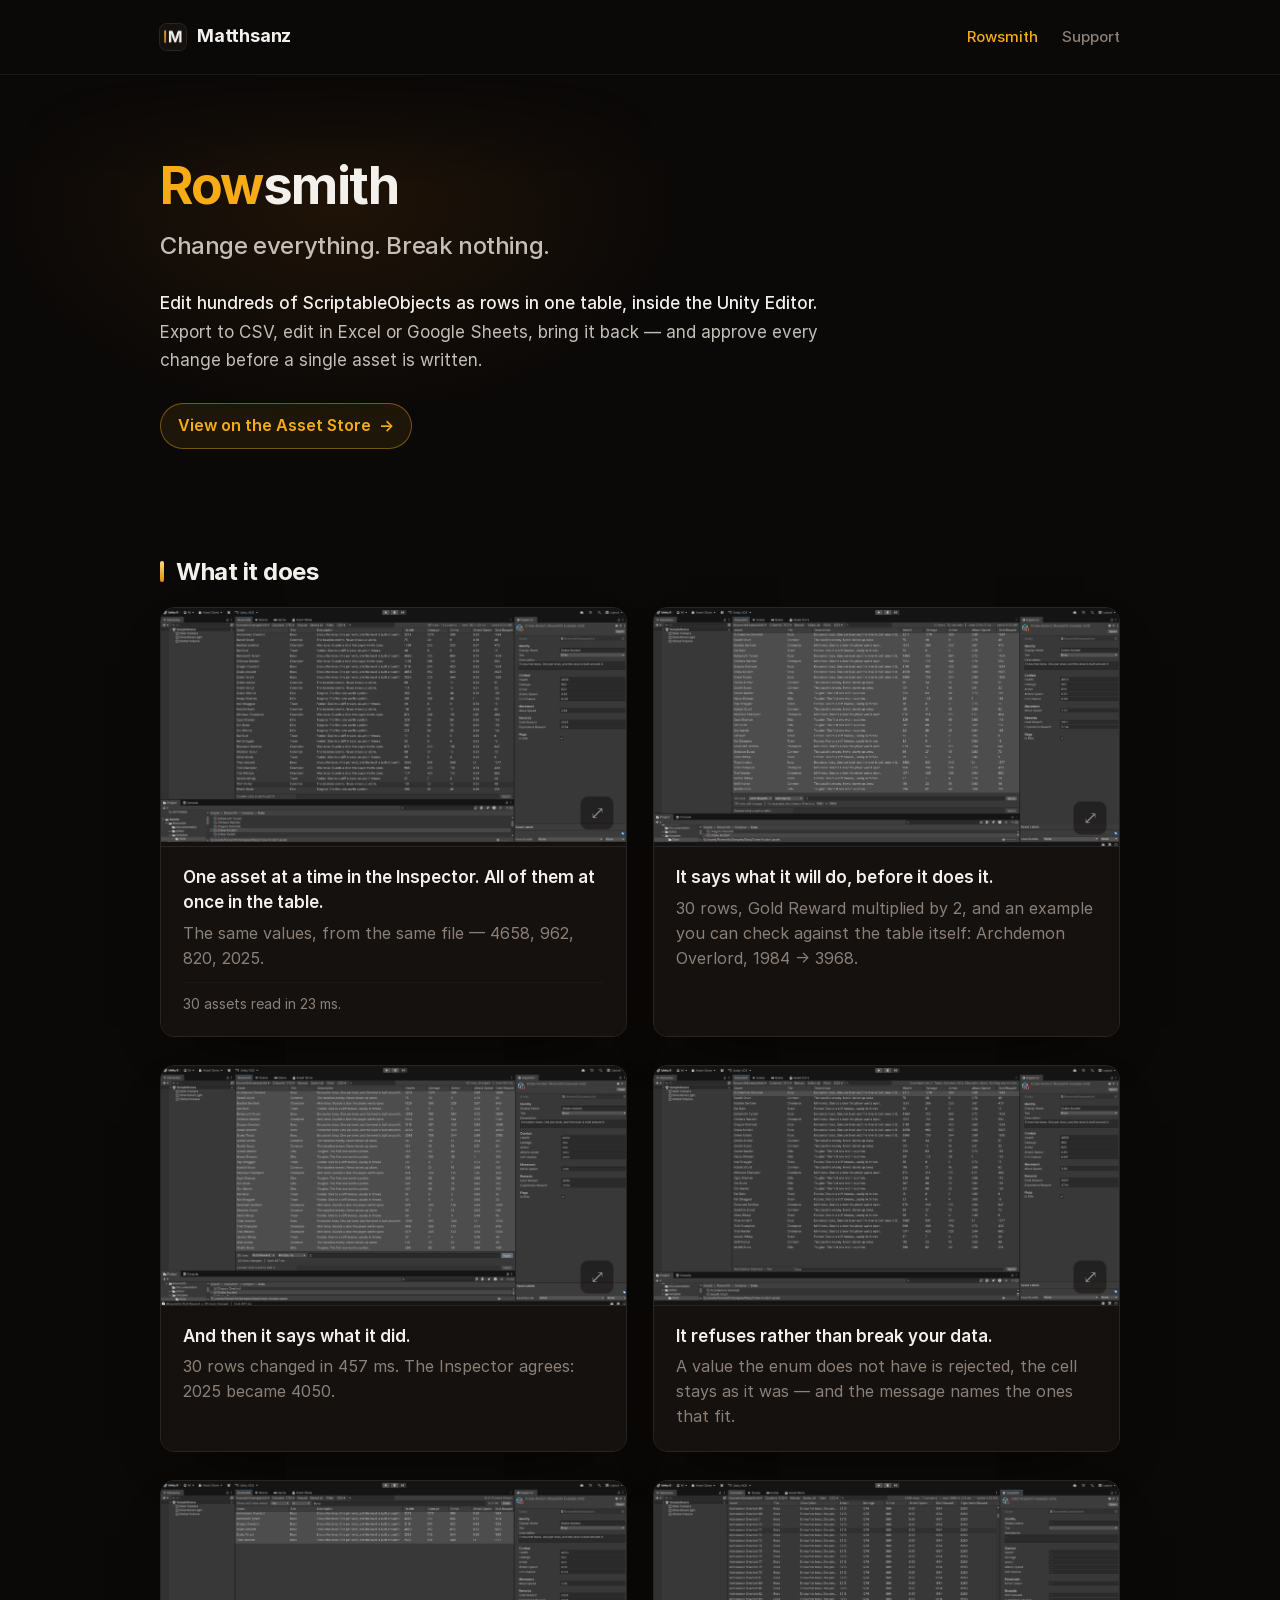
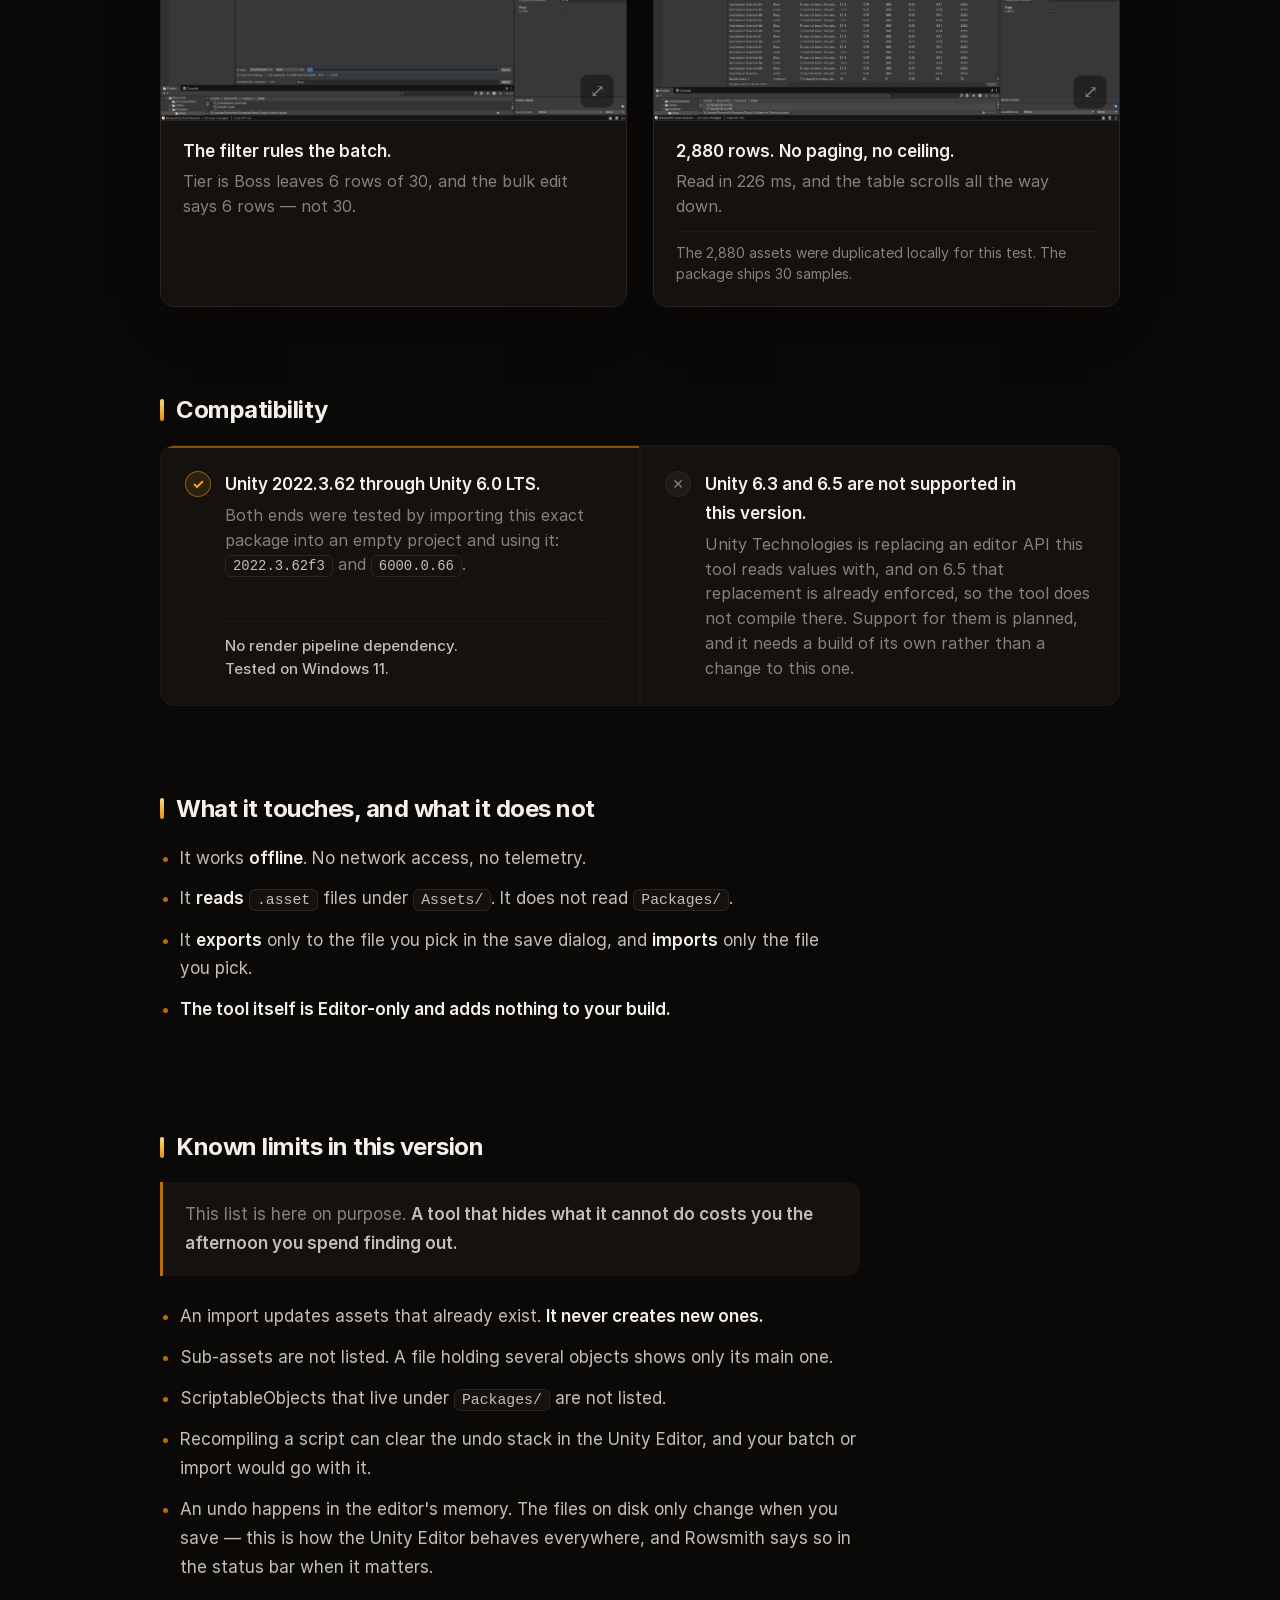
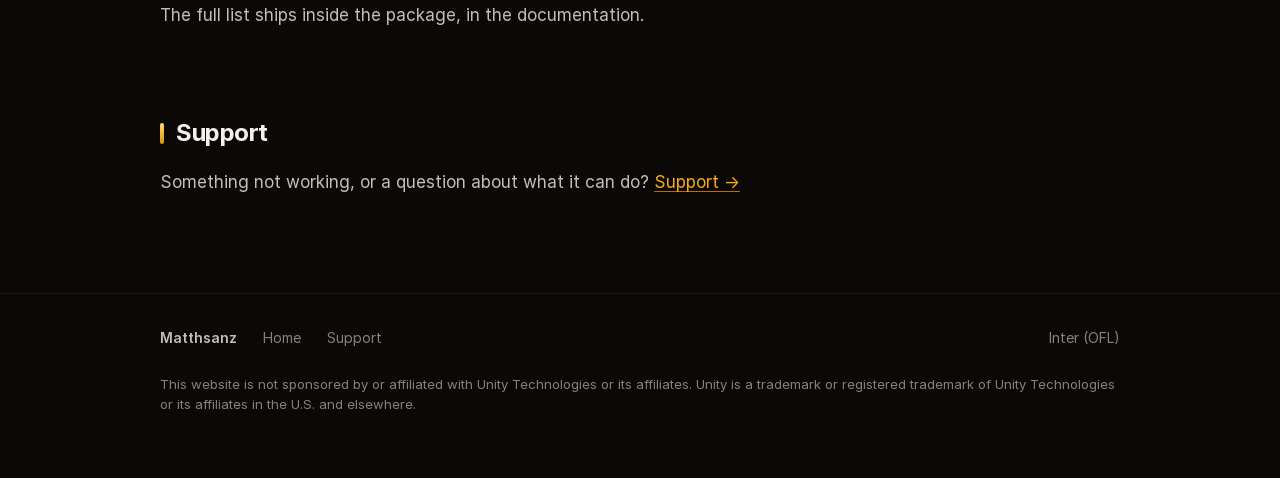
==== commit 3626fa9e: "Add files via upload" ====
--- a/rowsmith/index.html
+++ b/rowsmith/index.html
@@ -41,6 +41,10 @@
       Editor.</strong> Export to CSV, edit in Excel or Google Sheets, bring it back — and approve
       every change before a single asset is written.
     </p>
+    <!-- The store link (02/10). The full store address, not the u3d.as short one: it says
+         where it goes. It went up only after the store page opened, since a dead link can
+         take a package off the store (guideline 4.1.b). -->
+    <p class="buy"><a class="go" href="https://assetstore.unity.com/packages/tools/utilities/rowsmith-scriptableobject-spreadsheet-editor-405186">View on the Asset Store <span class="arr" aria-hidden="true">→</span></a></p>
   </div>
 
   <!-- The captions are real text now, copied character for character from the approved store
--- a/style.css
+++ b/style.css
@@ -220,6 +220,20 @@
 .product:hover .go { background: rgba(247,172,21,.15); box-shadow: inset 0 0 0 1px rgba(247,172,21,.75); }
 .product .go .arr { display: inline-block; transition: transform .18s ease; }
 .product:hover .go .arr { transform: translateX(4px); }
+
+/* The store button on the product page (02/10): the same pill as the home card's action,
+   so the site has one way of drawing "go here". */
+.hero .buy { margin-top: 28px; }
+.hero .go {
+  display: inline-flex; align-items: center; gap: 8px;
+  padding: 9px 18px; border-radius: 999px;
+  color: var(--accent); font-weight: 600; font-size: 16px; text-decoration: none;
+  background: rgba(247,172,21,.08); box-shadow: inset 0 0 0 1px rgba(247,172,21,.42);
+  transition: background .18s ease, box-shadow .18s ease;
+}
+.hero .go:hover { background: rgba(247,172,21,.15); box-shadow: inset 0 0 0 1px rgba(247,172,21,.75); }
+.hero .go .arr { display: inline-block; transition: transform .18s ease; }
+.hero .go:hover .arr { transform: translateX(4px); }
 
 /* ---------------- the forge glow, behind the card (22/09) ---------------- */
 
@@ -481,7 +495,8 @@
 /* Anyone who asked the system for less motion gets none: the card still changes colour. */
 @media (prefers-reduced-motion: reduce) {
   html { scroll-behavior: auto; }
-  .product, .product .go .arr { transition: none; }
+  .product, .product .go .arr, .hero .go .arr { transition: none; }
+  .hero .go:hover .arr { transform: none; }
   .product:hover { transform: none; }
   .product:hover .go .arr { transform: none; }
   .product .shot, .product:hover .shot { transition: none; object-position: left top; }
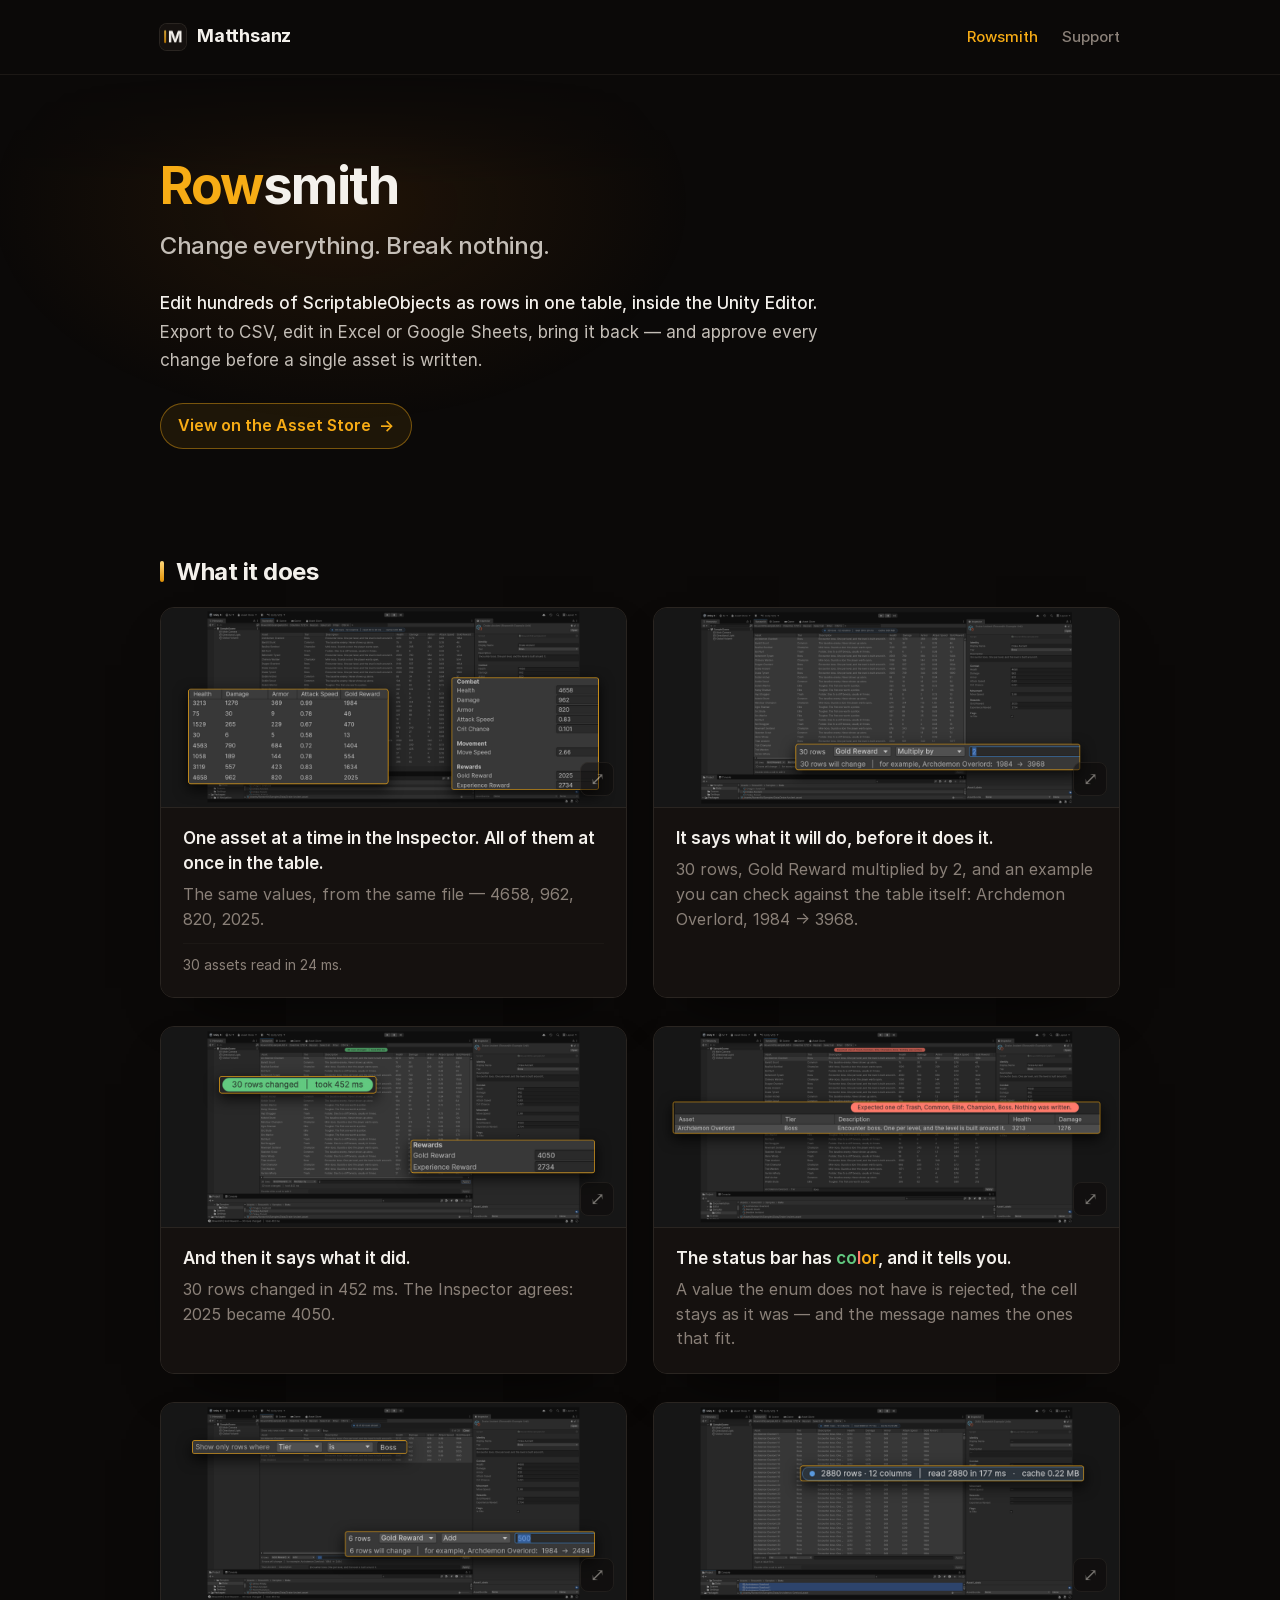
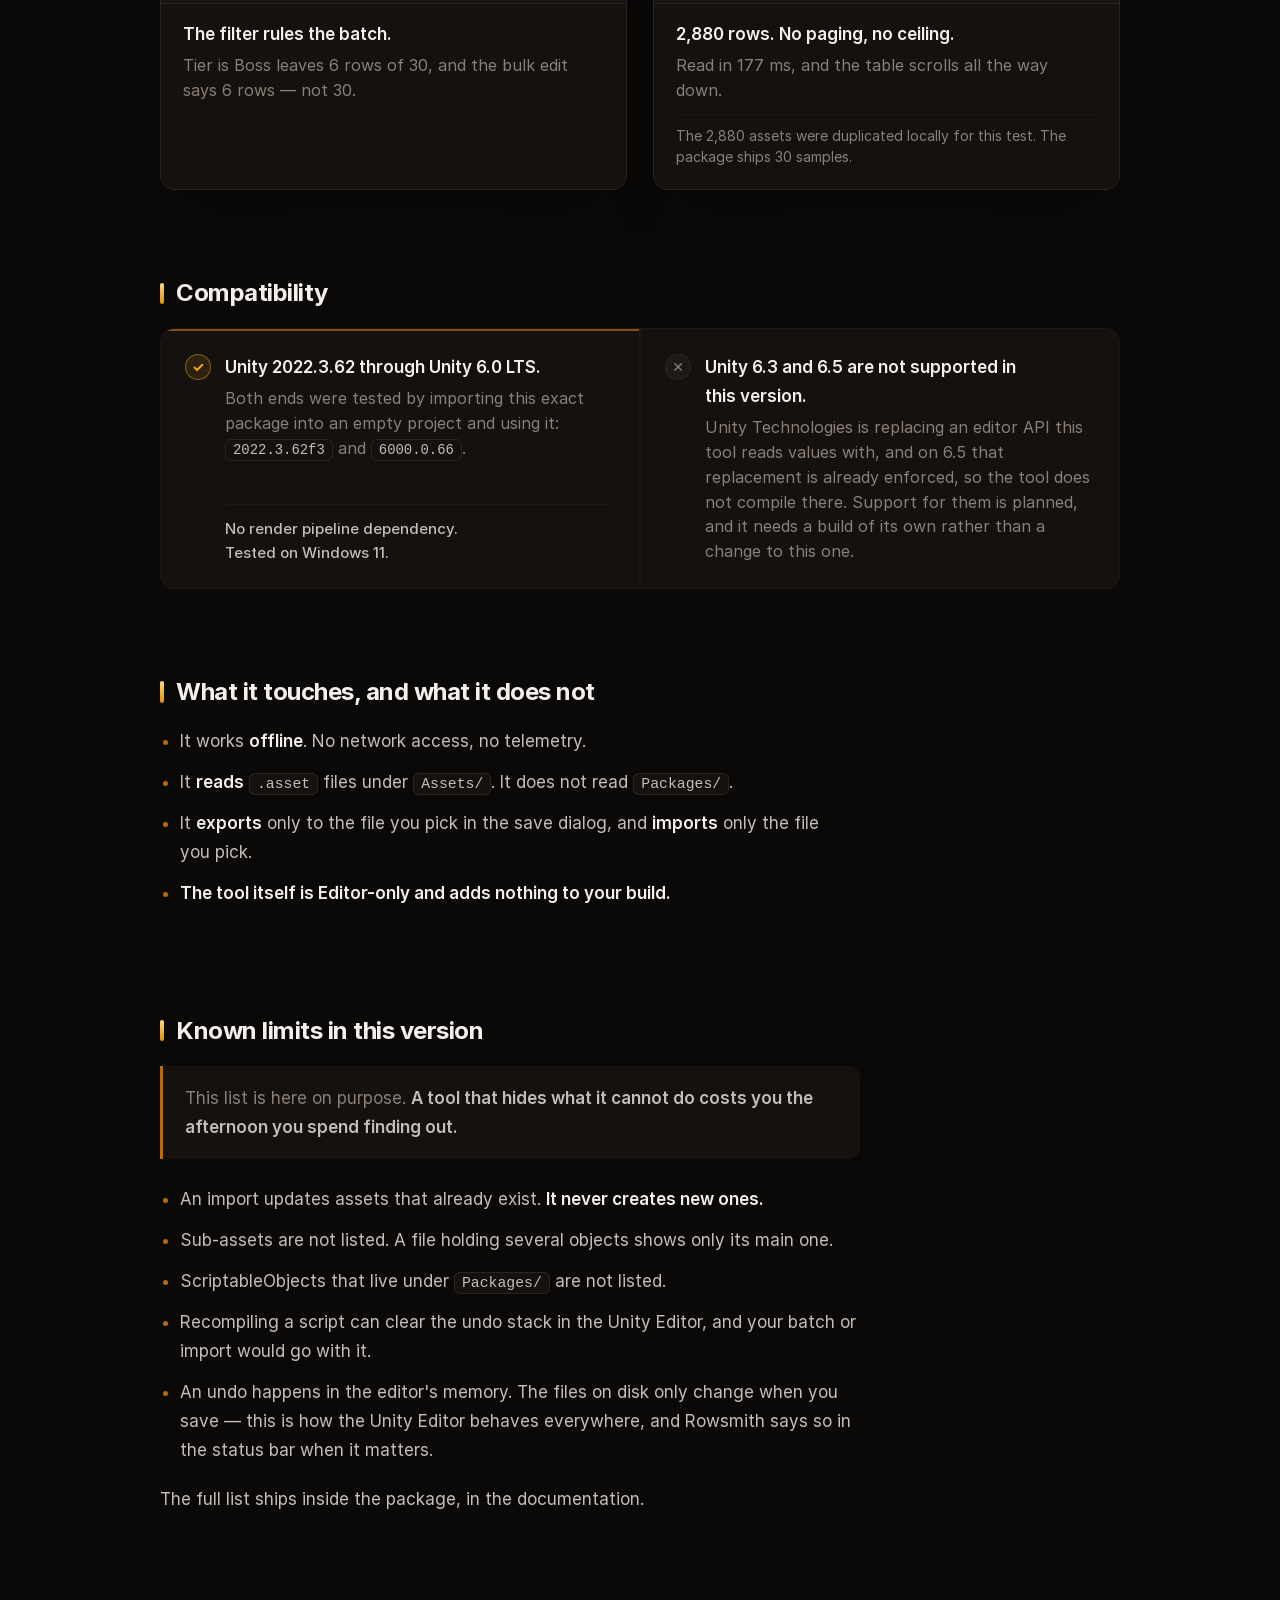
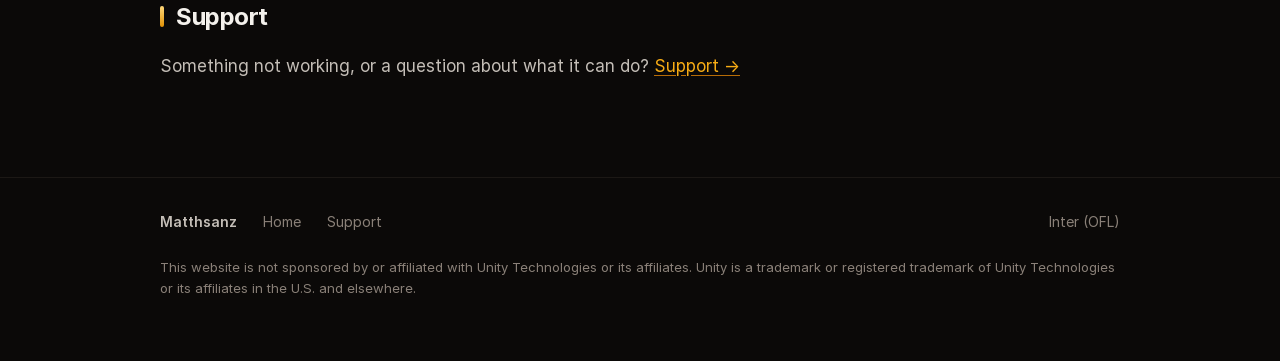
==== commit 5cfe0598: "imagens da 1.0.1" ====
--- a/rowsmith/index.html
+++ b/rowsmith/index.html
@@ -58,39 +58,39 @@
 
     <div class="gallery">
       <figure>
-        <a class="zoom" href="../assets/01-tabela.png" target="_blank" rel="noopener" style="--ar: 1919 / 968"><img src="../assets/01-tabela.png"
-          alt="One asset at a time in the Inspector. All of them at once in the table. The same values, from the same file — 4658, 962, 820, 2025. 30 assets read in 23 ms."></a>
-        <figcaption aria-hidden="true"><b>One asset at a time in the Inspector. All of them at once in the table.</b> <span>The same values, from the same file — 4658, 962, 820, 2025.</span> <small>30 assets read in 23 ms.</small></figcaption>
-      </figure>
-
-      <figure>
-        <a class="zoom" href="../assets/02-lote.png" target="_blank" rel="noopener" style="--ar: 1919 / 990"><img src="../assets/02-lote.png"
+        <a class="zoom" href="../assets/01-tabela.png" target="_blank" rel="noopener" style="--ar: 2400 / 1037; --top: 16.1667"><img src="../assets/01-tabela.png"
+          alt="One asset at a time in the Inspector. All of them at once in the table. The same values, from the same file — 4658, 962, 820, 2025. 30 assets read in 24 ms."></a>
+        <figcaption aria-hidden="true"><b>One asset at a time in the Inspector. All of them at once in the table.</b> <span>The same values, from the same file — 4658, 962, 820, 2025.</span> <small>30 assets read in 24 ms.</small></figcaption>
+      </figure>
+
+      <figure>
+        <a class="zoom" href="../assets/02-lote.png" target="_blank" rel="noopener" style="--ar: 2400 / 1037; --top: 4.5"><img src="../assets/02-lote.png"
           alt="It says what it will do, before it does it. 30 rows, Gold Reward multiplied by 2, and an example you can check against the table itself: Archdemon Overlord, 1984 to 3968."></a>
         <figcaption aria-hidden="true"><b>It says what it will do, before it does it.</b> <span>30 rows, Gold Reward multiplied by 2, and an example you can check against the table itself: Archdemon Overlord, 1984 → 3968.</span></figcaption>
       </figure>
 
       <figure>
-        <a class="zoom" href="../assets/03-relatorio.png" target="_blank" rel="noopener" style="--ar: 1912 / 985"><img src="../assets/03-relatorio.png"
-          alt="And then it says what it did. 30 rows changed in 457 ms. The Inspector agrees: 2025 became 4050."></a>
-        <figcaption aria-hidden="true"><b>And then it says what it did.</b> <span>30 rows changed in 457 ms. The Inspector agrees: 2025 became 4050.</span></figcaption>
-      </figure>
-
-      <figure>
-        <a class="zoom" href="../assets/04-recusa.png" target="_blank" rel="noopener" style="--ar: 1919 / 988"><img src="../assets/04-recusa.png"
-          alt="It refuses rather than break your data. A value the enum does not have is rejected, the cell stays as it was — and the message names the ones that fit."></a>
-        <figcaption aria-hidden="true"><b>It refuses rather than break your data.</b> <span>A value the enum does not have is rejected, the cell stays as it was — and the message names the ones that fit.</span></figcaption>
-      </figure>
-
-      <figure>
-        <a class="zoom" href="../assets/05-filtro.png" target="_blank" rel="noopener" style="--ar: 1919 / 985"><img src="../assets/05-filtro.png"
+        <a class="zoom" href="../assets/03-relatorio.png" target="_blank" rel="noopener" style="--ar: 2400 / 1037; --top: 16.1667"><img src="../assets/03-relatorio.png"
+          alt="And then it says what it did. 30 rows changed in 452 ms. The Inspector agrees: 2025 became 4050."></a>
+        <figcaption aria-hidden="true"><b>And then it says what it did.</b> <span>30 rows changed in 452 ms. The Inspector agrees: 2025 became 4050.</span></figcaption>
+      </figure>
+
+      <figure>
+        <a class="zoom" href="../assets/04-recusa.png" target="_blank" rel="noopener" style="--ar: 2400 / 1037; --top: 16.1667"><img src="../assets/04-recusa.png"
+          alt="The status bar has color, and it tells you. A value the enum does not have is rejected, the cell stays as it was — and the message names the ones that fit."></a>
+        <figcaption aria-hidden="true"><b>The status bar has <span class="c-g">co</span><span class="c-r">l</span><span class="c-a">or</span>, and it tells you.</b> <span>A value the enum does not have is rejected, the cell stays as it was — and the message names the ones that fit.</span></figcaption>
+      </figure>
+
+      <figure>
+        <a class="zoom" href="../assets/05-filtro.png" target="_blank" rel="noopener" style="--ar: 2400 / 1037; --top: 4.5"><img src="../assets/05-filtro.png"
           alt="The filter rules the batch. Tier is Boss leaves 6 rows of 30, and the bulk edit says 6 rows — not 30."></a>
         <figcaption aria-hidden="true"><b>The filter rules the batch.</b> <span>Tier is Boss leaves 6 rows of 30, and the bulk edit says 6 rows — not 30.</span></figcaption>
       </figure>
 
       <figure>
-        <a class="zoom" href="../assets/06-escala.png" target="_blank" rel="noopener" style="--ar: 1919 / 990"><img src="../assets/06-escala.png"
-          alt="2,880 rows. No paging, no ceiling. Read in 226 ms, and the table scrolls all the way down. The 2,880 assets were duplicated locally for this test. The package ships 30 samples."></a>
-        <figcaption aria-hidden="true"><b>2,880 rows. No paging, no ceiling.</b> <span>Read in 226 ms, and the table scrolls all the way down.</span> <small>The 2,880 assets were duplicated locally for this test. The package ships 30 samples.</small></figcaption>
+        <a class="zoom" href="../assets/06-escala.png" target="_blank" rel="noopener" style="--ar: 2400 / 1037; --top: 16.1667"><img src="../assets/06-escala.png"
+          alt="2,880 rows. No paging, no ceiling. Read in 177 ms, and the table scrolls all the way down. The 2,880 assets were duplicated locally for this test. The package ships 30 samples."></a>
+        <figcaption aria-hidden="true"><b>2,880 rows. No paging, no ceiling.</b> <span>Read in 177 ms, and the table scrolls all the way down.</span> <small>The 2,880 assets were duplicated locally for this test. The package ships 30 samples.</small></figcaption>
       </figure>
     </div>
   </section>
--- a/style.css
+++ b/style.css
@@ -351,12 +351,17 @@
   transition: border-color .18s ease;
 }
 .gallery figure:has(a.zoom:hover), .gallery figure:focus-within { border-color: var(--accent-lo); }
-/* The frame shows the screenshot and leaves out the caption strip drawn at the bottom of the
-   same file. Its shape is the picture's width over its height minus that 200px strip (--ar,
-   written on each link), and the image keeps its own proportions, so the only thing that falls
-   outside the frame is the strip. Opening the image shows the whole file, strip included. */
+/* The frame shows the screenshot and leaves out the caption drawn inside the same file (see
+   --ar and --top below). Opening the image shows the whole file, caption included. */
 .gallery a.zoom { aspect-ratio: var(--ar); overflow: hidden; align-self: start; background: #141414; }
-.gallery a.zoom img { width: 100%; height: auto; display: block; }
+.gallery a.zoom img { width: 100%; height: auto; display: block; margin-top: calc(var(--top, 0) * -1%); }
+/* 05/10: the 1.0.1 pictures carry their caption INSIDE the file, on top or at the bottom. --ar is the
+   content window (2400 by 1037 px) and --top shifts the picture up by where that window starts,
+   as a percent of the width (a vertical margin in % is measured against the width). */
+/* the word color in three colors, as in the picture: the status bar's green, coral and amber */
+.gallery figcaption b span { display: inline; font-size: inherit; line-height: inherit; }
+.gallery figcaption .c-g { color: #62C980; } .gallery figcaption .c-r { color: #FF7A6B; }
+.gallery figcaption .c-a { color: var(--accent); }
 /* inside a card with clipped corners an outline drawn outside the link would be cut off */
 .gallery a.zoom:focus-visible { outline-offset: -3px; border-radius: 0; }
 /* the same two voices as the facts grid on the home: a bold line, then a quieter one */
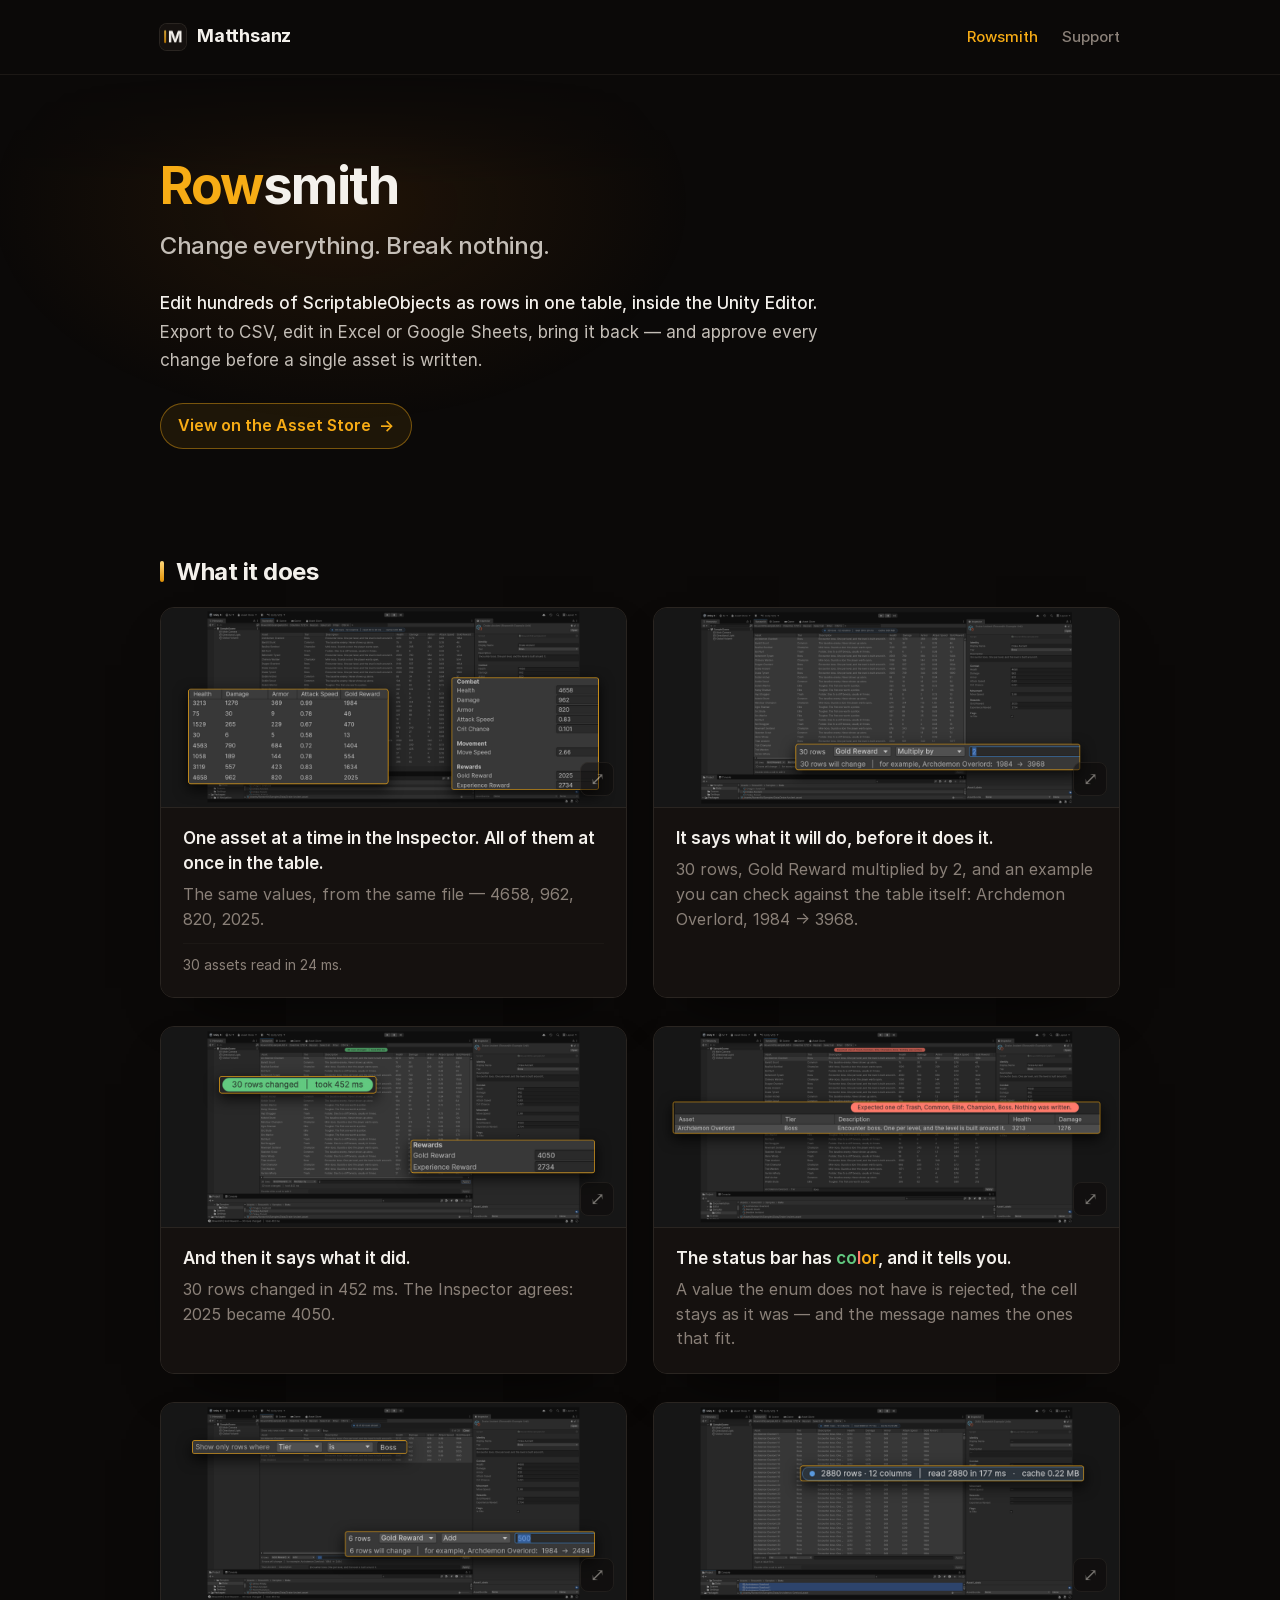
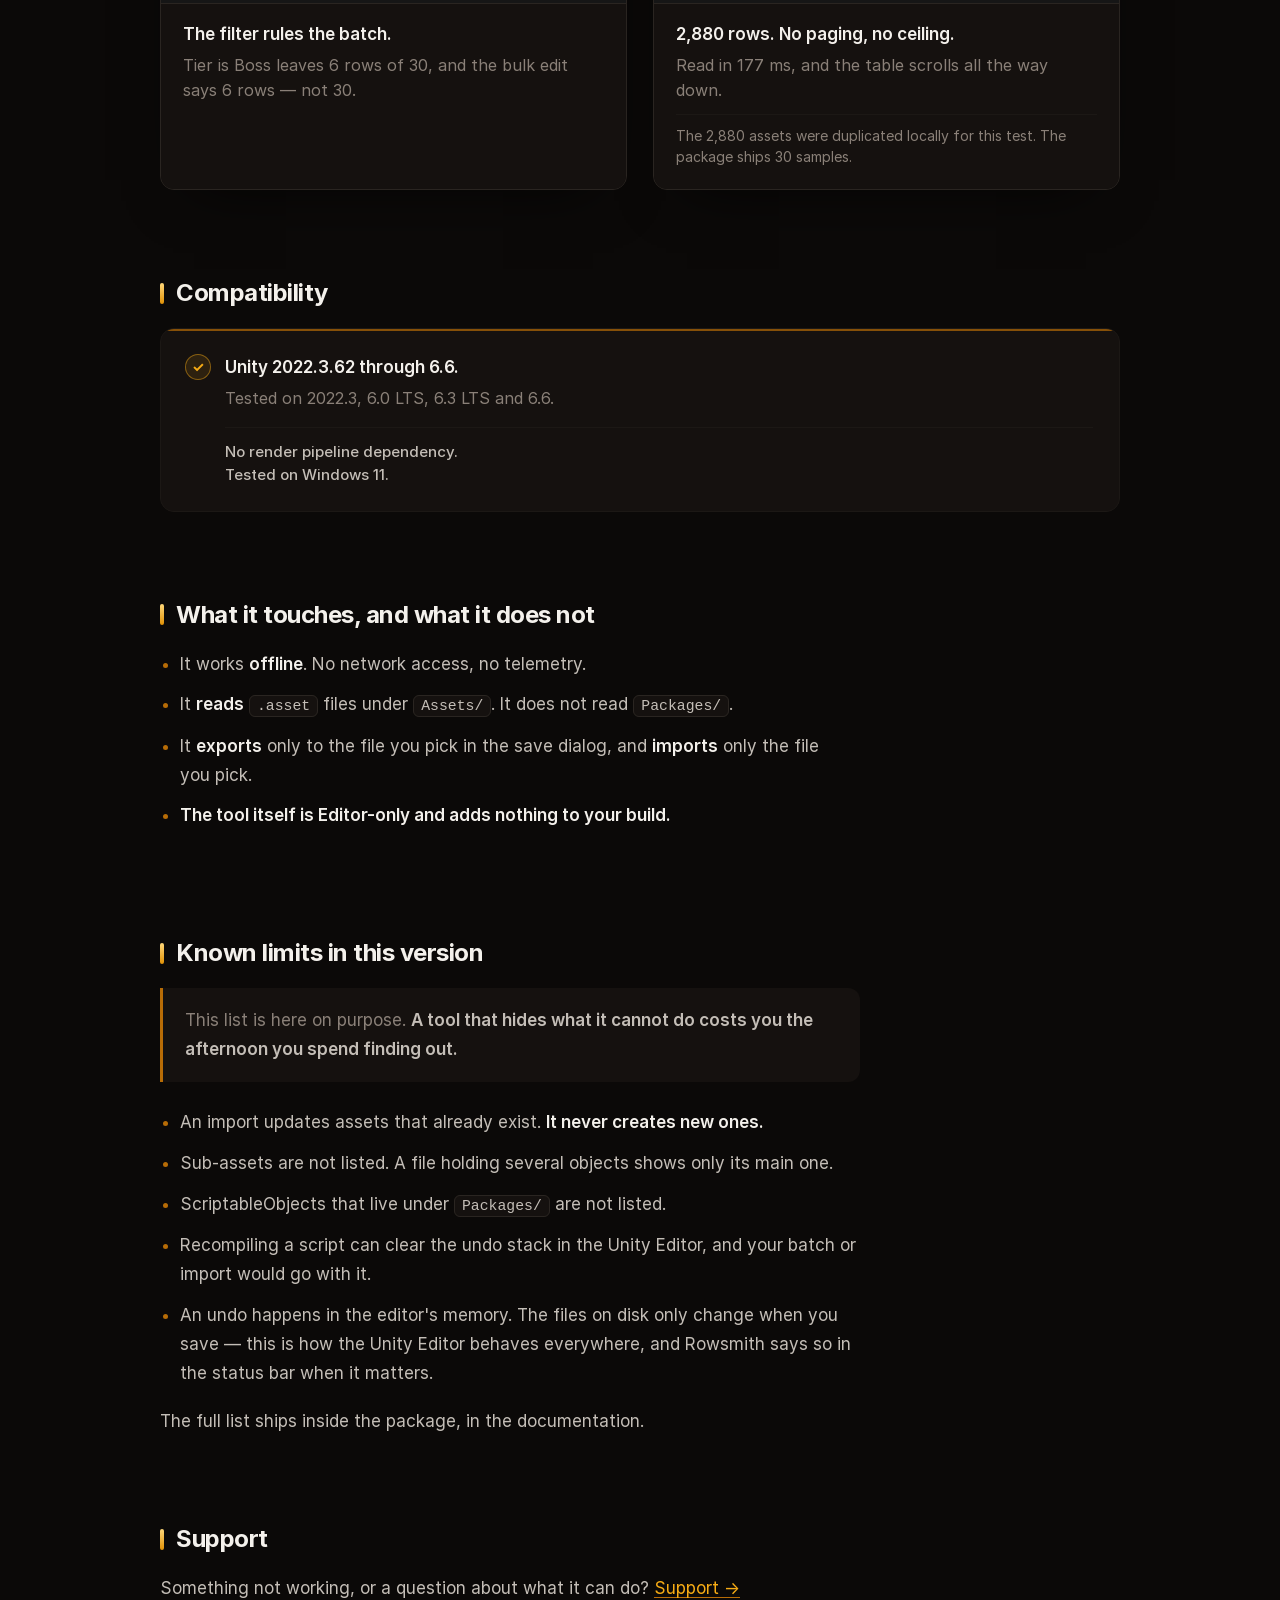
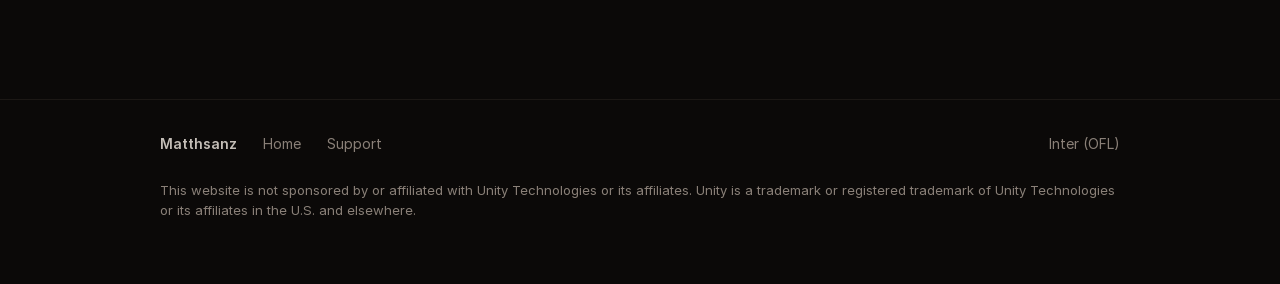
==== commit 4c1f8235: "Add files via upload" ====
--- a/rowsmith/index.html
+++ b/rowsmith/index.html
@@ -100,20 +100,11 @@
        and carry no text of their own; the sentence next to each one says it in words. -->
   <section class="block">
     <h2>Compatibility</h2>
-    <ul class="grid compat">
+    <ul class="grid compat single">
       <li class="yes">
-        <b>Unity 2022.3.62 through Unity 6.0 LTS.</b>
-        <span>Both ends were tested by importing this exact
-        package into an empty project and using it: <code>2022.3.62f3</code> and
-        <code>6000.0.66</code>.</span>
+        <b>Unity 2022.3.62 through 6.6.</b>
+        <span>Tested on 2022.3, 6.0 LTS, 6.3 LTS and 6.6.</span>
         <p class="facts"><b>No render pipeline dependency.</b> <b>Tested on Windows 11.</b></p>
-      </li>
-      <li class="no">
-        <b>Unity 6.3 and 6.5 are not supported in this version.</b>
-        <span>Unity Technologies is replacing an editor API
-        this tool reads values with, and on 6.5 that replacement is already enforced, so the tool
-        does not compile there. Support for them is planned, and it needs a build of its own rather
-        than a change to this one.</span>
       </li>
     </ul>
   </section>
--- a/style.css
+++ b/style.css
@@ -319,6 +319,8 @@
    as long as the no cell's, stood with an empty band at the bottom. */
 .compat li.yes { display: flex; flex-direction: column; }
 .compat li.yes span { margin-bottom: 16px; }
+/* 16/10, 1.1.0: nothing left to say in a no cell, so the yes cell takes the whole row. */
+.compat.single { grid-template-columns: 1fr; }
 /* Written as a footnote line, the same pattern as the note under a gallery caption: as tags they
    did not fit on one line inside the cell (388px), the second one dropped, and the empty band
    simply moved to the other cell. As a sentence they wrap wherever the width asks. */
